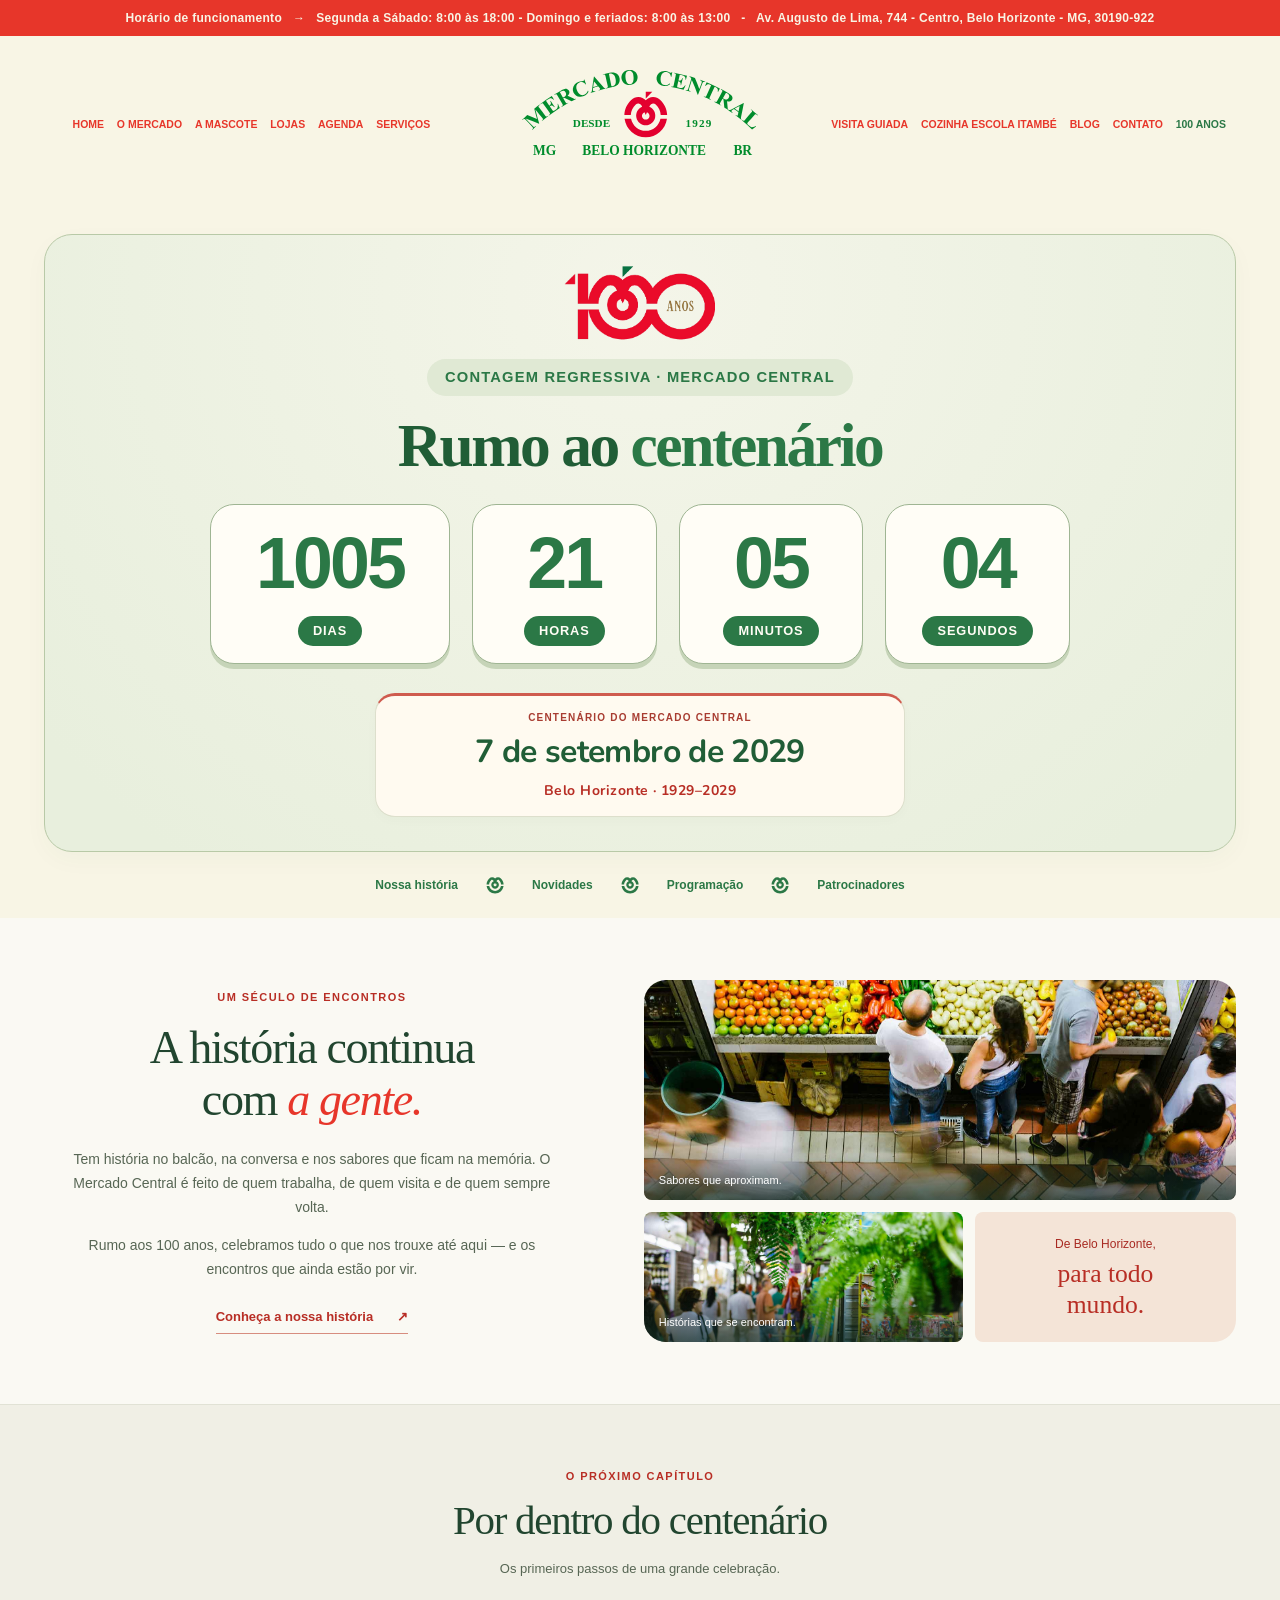
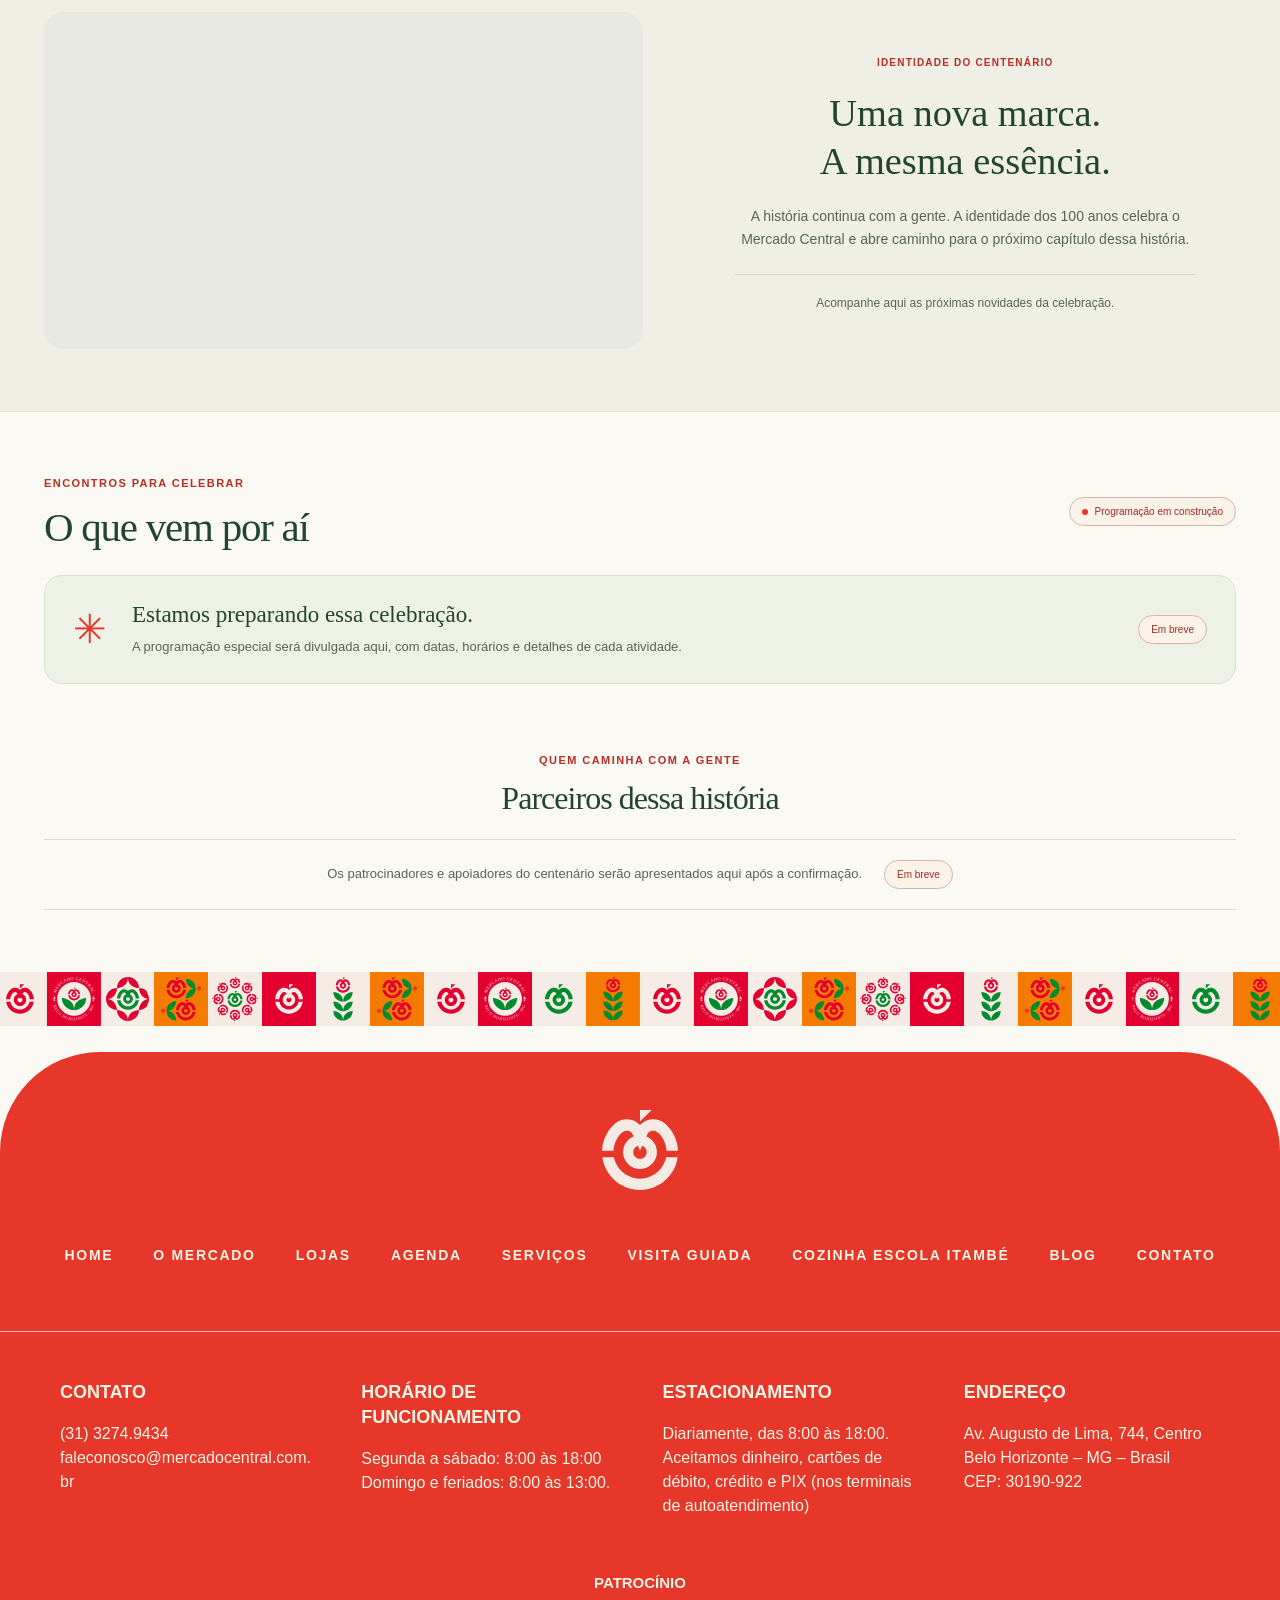
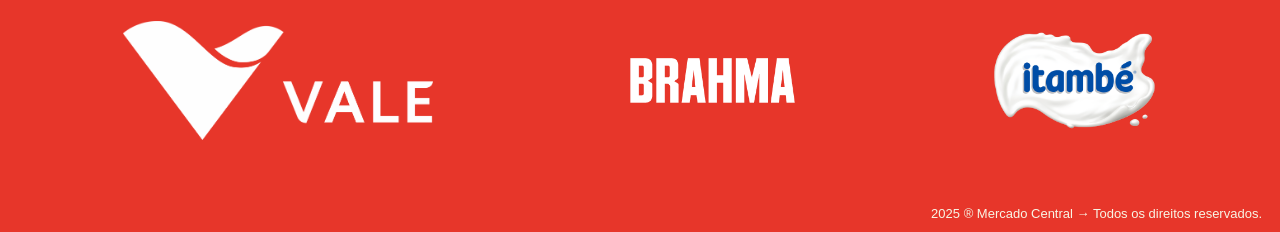
==== centenario/index.html @ 4edac8c1 "Integra marca transparente ao fundo do banner" ====
<!doctype html>
<html lang="pt-BR">
<head>
<meta charset="utf-8"><meta name="viewport" content="width=device-width,initial-scale=1">
<title>100 anos · Mercado Central de Belo Horizonte</title>
<meta name="description" content="A história continua com a gente. Acompanhe a contagem regressiva e as novidades do centenário do Mercado Central, em 7 de setembro de 2029.">
<link rel="stylesheet" href="styles.css?v=marca-transparente-5"><script src="conteudo.js" defer></script><script src="script.js" defer></script>
</head>
<body>
<a class="skip" href="#conteudo">Pular para o conteúdo</a>
<div class="mc100-page" id="mc100-page">
<header class="site-header official-header">
<div class="opening-bar"><p>Horário de funcionamento &nbsp; → &nbsp; Segunda a Sábado: 8:00 às 18:00 - Domingo e feriados: 8:00 às 13:00 &nbsp; - &nbsp; Av. Augusto de Lima, 744 - Centro, Belo Horizonte - MG, 30190-922</p></div>
<div class="header-inner">
<a class="brand" href="https://mercadocentral.com.br/" aria-label="Mercado Central — site principal"><img src="assets/mercado-logo.svg" alt="Mercado Central de Belo Horizonte" width="320" height="150"></a>
<button class="menu-toggle" type="button" aria-expanded="false" aria-controls="centenario-menu" aria-label="Abrir menu principal"><svg viewBox="0 0 24 24" width="26" height="26" aria-hidden="true"><path d="M3 5h18M3 12h18M3 19h18" fill="none" stroke="currentColor" stroke-width="2.5"/></svg></button>
<nav id="centenario-menu" aria-label="Menu principal">
<div class="nav-side nav-left"><a href="https://mercadocentral.com.br/">Home</a><a href="https://mercadocentral.com.br/o-mercado/">O Mercado</a><a href="https://mercadocentral.com.br/mascote">A Mascote</a><a href="https://maps.zapt.tech/#/place/-ovrfpo6grsruykjigqr/map/0?currentFloatView=interestListView">Lojas</a><a href="https://mercadocentral.com.br/agenda/">Agenda</a><a href="https://mercadocentral.com.br/servicos/">Serviços</a></div>
<div class="nav-side nav-right"><a href="https://mercadocentral.com.br/visita-guiada/">Visita Guiada</a><a href="https://mercadocentral.com.br/cozinha-escola-itambe/">Cozinha Escola Itambé</a><a href="https://mercadocentral.com.br/blog/">Blog</a><a href="https://mercadocentral.com.br/contato/">Contato</a><a href="#centenario" aria-current="page">100 anos</a></div>
</nav>
</div></header>
<main id="conteudo">
<section class="hero" id="centenario" aria-labelledby="timer-title">
<div class="container countdown-wrap"><div class="countdown-heading"><div class="countdown-emblem centenary-emblem"><img src="assets/marca-100-transparente.png" width="950" height="470" alt="Marca dos 100 anos do Mercado Central"></div><span class="eyebrow">Contagem regressiva · Mercado Central</span><h1 id="timer-title">Rumo ao <em>centenário</em></h1></div><div class="timer" role="timer" aria-labelledby="timer-title"><div><strong data-unit="days">—</strong><span>Dias</span></div><i aria-hidden="true">:</i><div><strong data-unit="hours">—</strong><span>Horas</span></div><i aria-hidden="true">:</i><div><strong data-unit="minutes">—</strong><span>Minutos</span></div><i aria-hidden="true">:</i><div><strong data-unit="seconds">—</strong><span>Segundos</span></div></div><div class="centenary-date"><span>Centenário do Mercado Central</span><time datetime="2029-09-07">7 de setembro de 2029</time><small>Belo Horizonte · 1929–2029</small></div><p id="celebration" hidden>Chegou o centenário. Vamos celebrar essa história!</p><noscript><p>O centenário será em 7 de setembro de 2029. Ative o JavaScript para acompanhar a contagem regressiva.</p></noscript></div>

<nav class="section-nav container" aria-label="Explore o centenário"><a href="#historia">Nossa história</a><img class="nav-mini-logo" src="assets/simbolo-mercado-verde.svg" alt="" aria-hidden="true" width="18" height="18"><a href="#novidades">Novidades</a><img class="nav-mini-logo" src="assets/simbolo-mercado-verde.svg" alt="" aria-hidden="true" width="18" height="18"><a href="#programacao">Programação</a><img class="nav-mini-logo" src="assets/simbolo-mercado-verde.svg" alt="" aria-hidden="true" width="18" height="18"><a href="#patrocinadores">Patrocinadores</a></nav>
</section>
<section class="container history section" id="historia" aria-labelledby="history-title">
<div class="history-copy"><p class="eyebrow">Um século de encontros</p><h2 id="history-title">A história continua<br>com <em>a gente.</em></h2><p>Tem história no balcão, na conversa e nos sabores que ficam na memória. O Mercado Central é feito de quem trabalha, de quem visita e de quem sempre volta.</p><p>Rumo aos 100 anos, celebramos tudo o que nos trouxe até aqui — e os encontros que ainda estão por vir.</p><a class="text-link" href="https://mercadocentral.com.br/o-mercado/">Conheça a nossa história <span aria-hidden="true">↗</span></a></div>
<div class="photo-mosaic"><figure class="photo-main"><img src="assets/mercado-7.jpg" alt="Pessoas reunidas diante de uma banca de frutas no Mercado Central" width="1920" height="651" loading="lazy"><figcaption>Sabores que aproximam.</figcaption></figure><figure class="photo-detail"><img src="assets/mercado-8.jpg" alt="Visitantes em um corredor do Mercado Central com plantas e lojas" width="1920" height="651" loading="lazy"><figcaption>Histórias que se encontram.</figcaption></figure><div class="photo-signature"><span>De Belo Horizonte,</span><strong>para todo mundo.</strong></div></div>
</section>
<section class="news-band" id="novidades" aria-labelledby="news-title"><div class="container section news"><div class="section-top"><div><p class="eyebrow">O próximo capítulo</p><h2 id="news-title">Por dentro do centenário</h2></div><p class="small-note">Os primeiros passos de uma grande celebração.</p></div><div class="news-layout"><figure class="film"><video autoplay muted loop playsinline preload="auto" aria-label="Animação da identidade dos 100 anos do Mercado Central"><source src="assets/centenario.mp4" type="video/mp4">Seu navegador não reproduz este vídeo. <a href="assets/centenario.mp4">Baixar vídeo do centenário</a>.</video></figure><div class="news-copy"><span class="editorial-label">Identidade do centenário</span><h3>Uma nova marca.<br>A mesma essência.</h3><p>A história continua com a gente. A identidade dos 100 anos celebra o Mercado Central e abre caminho para o próximo capítulo dessa história.</p><div id="news-list" class="content-list"></div><p id="news-empty" class="publication-note">Acompanhe aqui as próximas novidades da celebração.</p></div></div></div></section>
<section class="program section" id="programacao" aria-labelledby="program-title"><div class="container"><div class="section-top"><div><p class="eyebrow">Encontros para celebrar</p><h2 id="program-title">O que vem por aí</h2></div><span class="status">Programação em construção</span></div><div id="agenda-list" class="content-list"></div><div class="empty-state" id="agenda-empty"><span class="empty-symbol" aria-hidden="true">✳</span><div><h3>Estamos preparando essa celebração.</h3><p>A programação especial será divulgada aqui, com datas, horários e detalhes de cada atividade.</p></div><span class="outline-label">Em breve</span></div></div></section>
<section class="partners section" id="patrocinadores" aria-labelledby="partners-title"><div class="container"><div class="section-top"><div><p class="eyebrow">Quem caminha com a gente</p><h2 id="partners-title">Parceiros dessa história</h2></div></div><div id="partners-list" class="partners-list"></div><div id="partners-empty" class="partners-empty"><p>Os patrocinadores e apoiadores do centenário serão apresentados aqui após a confirmação.</p><span class="outline-label">Em breve</span></div></div></section>
</main>
<div class="footer-mosaic" aria-hidden="true"></div>
<footer class="official-footer" aria-label="Rodapé do Mercado Central">
<div class="footer-brand"><a href="https://mercadocentral.com.br/" aria-label="Mercado Central — página inicial"><img src="assets/mercado_symbol_timeline_cream.svg" width="80" height="80" alt="Mercado Central" loading="lazy"></a></div>
<nav class="footer-menu" aria-label="Navegação do rodapé"><a href="https://mercadocentral.com.br/">Home</a><a href="https://mercadocentral.com.br/o-mercado/">O Mercado</a><a href="https://maps.zapt.tech/#/place/-ovrfpo6grsruykjigqr/map/0?currentFloatView=interestListView">Lojas</a><a href="https://mercadocentral.com.br/agenda/">Agenda</a><a href="https://mercadocentral.com.br/servicos/">Serviços</a><a href="https://mercadocentral.com.br/visita-guiada/">Visita Guiada</a><a href="https://mercadocentral.com.br/cozinha-escola-itambe/">Cozinha Escola Itambé</a><a href="https://mercadocentral.com.br/blog/">Blog</a><a href="https://mercadocentral.com.br/contato/">Contato</a></nav>
<div class="footer-info">
<div><h2>Contato</h2><p><a href="tel:+553132749434">(31) 3274.9434</a><br><a href="mailto:faleconosco@mercadocentral.com.br">faleconosco@mercadocentral.com.br</a></p></div>
<div><h2>Horário de funcionamento</h2><p>Segunda a sábado: 8:00 às 18:00<br>Domingo e feriados: 8:00 às 13:00.</p></div>
<div><h2>Estacionamento</h2><p>Diariamente, das 8:00 às 18:00.<br>Aceitamos dinheiro, cartões de débito, crédito e PIX (nos terminais de autoatendimento)</p></div>
<div><h2>Endereço</h2><p>Av. Augusto de Lima, 744, Centro<br>Belo Horizonte – MG – Brasil<br>CEP: 30190-922</p></div>
</div>
<div class="footer-sponsors"><h2>Patrocínio</h2><div class="footer-sponsor-logos"><img class="sponsor-vale" src="assets/vale_BRANCA.png" width="1501" height="575" alt="Vale" loading="lazy"><img class="sponsor-brahma" src="assets/brahma.png" width="286" height="79" alt="Brahma" loading="lazy"><img class="sponsor-itambe" src="assets/itambe.png" width="265" height="163" alt="Itambé" loading="lazy"></div></div>
<p class="footer-copyright">2025 ® Mercado Central → Todos os direitos reservados.</p>
</footer>
<aside class="floating-countdown" hidden aria-label="Contagem regressiva do centenário">
<button class="floating-close" type="button" aria-label="Ocultar mini cronômetro">×</button>
<a class="floating-link" href="#centenario" aria-label="Voltar ao cronômetro principal">
<span class="floating-heading"><img src="assets/simbolo-mercado-verde.svg" alt="" width="20" height="20"><span class="floating-title">Rumo aos 100 anos</span></span>
<span class="floating-units" role="timer" aria-live="off" aria-label="Tempo até o centenário"><span><b data-unit="days">—</b><small>d</small></span><span><b data-unit="hours">—</b><small>h</small></span><span><b data-unit="minutes">—</b><small>m</small></span><span><b data-unit="seconds">—</b><small>s</small></span></span>
</a></aside>
</div>
</body></html>
---- centenario/styles.css ----
body{margin:0}
.mc100-page{--green:#2b7846;--deep:#205d36;--red:#e7362a;--cream:#f8f5e5;--ink:#21452f;--muted:#576654;--line:#d7dccb;font:16px/1.7 Arial,Helvetica,sans-serif;color:var(--ink);background:#faf9f3}
.mc100-page *{box-sizing:border-box}
.mc100-page [hidden]{display:none!important}
.mc100-page h1,.mc100-page h2,.mc100-page h3,.mc100-page p,.mc100-page figure{margin:0}
.mc100-page a{color:inherit;text-decoration:none}
.mc100-page img,.mc100-page video{max-width:100%;display:block}
.mc100-page button{font:inherit}
.mc100-page .container{width:min(1240px,calc(100% - 88px));margin-inline:auto}
.mc100-page .eyebrow{display:block;font-size:11px;font-weight:700;letter-spacing:.13em;text-transform:uppercase}
.mc100-page h2{font:normal clamp(32px,3.2vw,46px)/1.13 Georgia,'Times New Roman',serif;letter-spacing:-.03em}
.mc100-page h2 em{font-weight:normal;color:var(--green)}
.mc100-page h3{font:normal 25px/1.25 Georgia,serif}
.mc100-page .section{padding-block:62px;scroll-margin-top:24px}
.mc100-page .section-top{display:flex;flex-direction:column;align-items:center;text-align:center;gap:15px}
.mc100-page .section-top h2{margin-top:11px}
.mc100-page .small-note{font-size:13px;color:var(--muted)}
.mc100-page .text-link{display:inline-flex;gap:24px;align-items:center;border-bottom:1px solid #91a88b;font-size:13px;font-weight:700;padding-bottom:5px;margin-top:9px}
.mc100-page .button{display:inline-flex;align-items:center;justify-content:center;gap:24px;padding:13px 23px;border-radius:30px;font-size:12px;font-weight:700;background:var(--green);color:white}
.mc100-page .button span{font-size:20px}
.mc100-page a:hover{text-decoration:underline;text-underline-offset:5px}
.mc100-page a:focus-visible,.mc100-page button:focus-visible{outline:3px solid var(--red);outline-offset:5px}
.skip{position:absolute;left:12px;top:-100px;background:#fff;color:#205d36;padding:12px;z-index:100}
.skip:focus{top:12px}
/* Cabeçalho: composição e cores do site oficial. */
.mc100-page .official-header{background:var(--cream)}
.mc100-page .opening-bar{background:var(--red);color:var(--cream);text-align:center;padding:10px 20px}
.mc100-page .opening-bar p{font:700 12px/16px Arial,sans-serif;letter-spacing:.3px;max-width:1600px;margin:auto}
.mc100-page .header-inner{width:100%;max-width:1600px;margin:auto;display:grid;grid-template-columns:minmax(0,1fr) clamp(220px,23vw,350px) minmax(0,1fr);align-items:center;padding:10px;min-height:178px}
.mc100-page .brand{grid-column:2;grid-row:1;justify-self:center;width:80%;padding-bottom:19px}
.mc100-page .brand img{width:100%;height:130px;object-fit:contain}
.mc100-page #centenario-menu{display:contents}
.mc100-page .nav-side{display:flex;justify-content:center;align-items:center;flex-wrap:nowrap;gap:clamp(8px,1vw,18px);padding:10px 8px;min-width:0}
.mc100-page .nav-left{grid-column:1;grid-row:1}
.mc100-page .nav-right{grid-column:3;grid-row:1}
.mc100-page #centenario-menu a{font:900 clamp(10px,.82vw,13px)/1.3 Arial,sans-serif;text-transform:uppercase;color:var(--red);text-align:center;white-space:nowrap;flex-shrink:0}
.mc100-page #centenario-menu a:hover,.mc100-page #centenario-menu a[aria-current]{color:var(--green);text-decoration:none}
.mc100-page .menu-toggle{display:none}
/* O cronômetro é o primeiro e principal elemento da página. */
.mc100-page .hero{padding-top:20px;background:var(--cream)}
.mc100-page .countdown-wrap{width:min(1240px,calc(100% - 88px));max-width:1240px;margin-inline:auto;padding:30px 40px 34px;display:flex;flex-direction:column;align-items:center;justify-content:center;gap:24px;text-align:center;background:radial-gradient(ellipse at 50% 10%,#f4f5e9 0%,#e8efdd 90%);border:1px solid #b8c9a7;border-radius:28px;box-shadow:0 8px 24px #205d3608;overflow:hidden}
.mc100-page .countdown-heading{width:100%;max-width:960px;text-align:center}
.mc100-page .countdown-emblem{position:relative;width:82px;height:82px;margin:0 auto 18px;overflow:hidden;border:3px solid var(--green);border-radius:50%;background:white;box-shadow:0 3px 0 var(--deep)}
.mc100-page .countdown-emblem img{position:absolute;left:50%;top:50%;width:165%;max-width:none;height:auto;transform:translate(-50%,-50%)}
.mc100-page .countdown-heading .eyebrow{display:inline-block;font-size:clamp(11px,1.15vw,16px);letter-spacing:.08em;padding:6px 18px;border-radius:30px;background:#e0e9d4;color:var(--green)}
.mc100-page #timer-title{font:700 clamp(37px,4.8vw,66px)/1.12 Georgia,'Times New Roman',serif;letter-spacing:-.04em;color:var(--deep);margin-top:15px}
.mc100-page #timer-title em{font-style:normal;color:var(--green)}
.mc100-page .timer{width:min(100%,860px);display:grid;grid-template-columns:minmax(0,1.3fr) repeat(3,minmax(0,1fr));gap:22px;padding-bottom:5px}
.mc100-page .timer div{min-width:0;display:flex;flex-direction:column;align-items:center;justify-content:center;padding:19px 10px 17px;border:1px solid #9fb593;border-radius:24px;background:#fffdf6;box-shadow:0 5px 0 #c6d4b8}
.mc100-page .timer strong{font:700 clamp(44px,5.6vw,78px)/1.05 Georgia,'Times New Roman',serif;font-variant-numeric:tabular-nums;letter-spacing:-.025em;color:var(--green)}
.mc100-page .timer span{font-size:clamp(11px,1vw,14px);font-weight:700;letter-spacing:.07em;text-transform:uppercase;color:#fffdf5;background:var(--green);padding:4px 15px;border-radius:30px;margin-top:13px}
.mc100-page .timer i{display:none}
.mc100-page .centenary-date{display:flex;flex-direction:column;align-items:center;gap:4px;width:min(100%,530px);padding:13px 24px 15px;border-radius:20px;background:var(--green);color:#fffdf5}
.mc100-page .centenary-date>span{font-size:10px;font-weight:700;letter-spacing:.12em;text-transform:uppercase}
.mc100-page .centenary-date time{font:700 clamp(23px,2.5vw,32px)/1.35 'Nunito Countdown',Arial,sans-serif;letter-spacing:-.02em}
.mc100-page .centenary-date small{font-size:10px;letter-spacing:.06em}
.mc100-page #celebration{font-size:20px;font-weight:bold}
.mc100-page .section-nav{display:flex;flex-wrap:wrap;justify-content:center;align-items:center;gap:16px 28px;padding-block:23px;font-size:12px;font-weight:700;color:var(--green)}
.mc100-page .section-nav .nav-mini-logo{display:block;width:18px;height:18px;object-fit:contain;flex-shrink:0}
/* Apresentação única, com fotografias reais e sem repetir a data. */
.mc100-page .history{display:grid;grid-template-columns:.95fr 1.05fr;gap:64px;align-items:center}
.mc100-page .history-copy{text-align:center;max-width:490px;margin:auto}
.mc100-page .history h2{margin:15px 0 22px;font-size:clamp(36px,3.6vw,52px)}
.mc100-page .history-copy>p:not(.eyebrow){font-size:14px;color:var(--muted);margin-bottom:15px}
.mc100-page .photo-mosaic{display:grid;grid-template-columns:1.1fr .9fr;gap:12px;min-width:0}
.mc100-page .photo-main{grid-column:1 / -1;position:relative;border-radius:22px 22px 8px 8px;overflow:hidden}
.mc100-page .photo-main img{width:100%;height:220px;object-fit:cover;object-position:center 38%}
.mc100-page .photo-main figcaption,.mc100-page .photo-detail figcaption{position:absolute;inset:auto 0 0;padding:26px 15px 10px;color:white;background:linear-gradient(transparent,#102c22b3);font-size:11px}
.mc100-page .photo-detail{position:relative;border-radius:8px 8px 8px 22px;overflow:hidden}
.mc100-page .photo-detail img{width:100%;height:130px;object-fit:cover;object-position:62% center}
.mc100-page .photo-signature{display:flex;flex-direction:column;align-items:center;justify-content:center;background:#e9edde;border-radius:8px 8px 22px 8px;text-align:center;padding:14px}
.mc100-page .photo-signature span{font-size:12px}
.mc100-page .photo-signature strong{font:normal clamp(21px,2vw,28px)/1.2 Georgia,serif;max-width:170px;margin-top:5px}
/* Animação da marca integrada à seção editorial. */
.mc100-page .news-band{background:#f0efe5;border-block:1px solid #e1e2d5;scroll-margin-top:20px}
.mc100-page .news-layout{display:grid;grid-template-columns:1.05fr .95fr;gap:52px;align-items:center;margin-top:32px}
.mc100-page .film{min-width:0;background:#e8e8e3;border-radius:20px;overflow:hidden}
.mc100-page .film video{width:100%;aspect-ratio:16/9;object-fit:contain;background:#e8e8e3}
.mc100-page .news-copy{text-align:center;max-width:460px;margin:auto}
.mc100-page .editorial-label{display:inline-block;font-size:10px;font-weight:700;letter-spacing:.12em;text-transform:uppercase;color:#5b6e49}
.mc100-page .news-copy h3{font-size:clamp(29px,3vw,40px);margin:14px 0 20px}
.mc100-page .news-copy>p{font-size:14px;color:var(--muted)}
.mc100-page .news-copy .publication-note{font-size:12px;margin-top:22px;padding-top:18px;border-top:1px solid #d2d7c7}
/* Estados de espera compactos; espaço para conteúdo confirmado. */
.mc100-page .program .section-top{flex-direction:row;justify-content:space-between;text-align:left;align-items:center}
.mc100-page .status,.mc100-page .outline-label{display:inline-block;font-size:10px;border:1px solid #b6c2a7;border-radius:30px;padding:5px 12px;white-space:nowrap}
.mc100-page .status:before{content:'';display:inline-block;width:6px;height:6px;border-radius:50%;background:var(--green);margin-right:7px}
.mc100-page .empty-state{display:flex;align-items:center;gap:25px;text-align:left;padding:25px 28px;background:#eef1e5;border:1px solid #dbe1ce;border-radius:18px;margin-top:25px}
.mc100-page .empty-symbol{font-size:40px;color:#73945e;line-height:1}
.mc100-page .empty-state h3{font-size:23px}
.mc100-page .empty-state p{font-size:13px;color:var(--muted);margin-top:6px;max-width:650px}
.mc100-page .empty-state .outline-label{margin-left:auto}
.mc100-page .partners{padding-top:5px;padding-bottom:50px}
.mc100-page .partners .section-top h2{font-size:32px}
.mc100-page .partners-empty{display:flex;align-items:center;justify-content:center;gap:22px;border-block:1px solid var(--line);padding:20px;margin-top:22px;text-align:center}
.mc100-page .partners-empty p{font-size:13px;color:var(--muted);max-width:610px}
.mc100-page .partners-list{display:flex;flex-wrap:wrap;justify-content:center;gap:20px}
.mc100-page .partners-list:not(:empty){margin-top:25px}
.mc100-page .partner{padding:22px;min-width:200px;max-width:280px;border:1px solid var(--line);border-radius:16px;text-align:center}
.mc100-page .partner img{width:150px;height:85px;object-fit:contain;margin:auto}
.mc100-page .partner p{font-size:11px;margin-top:12px}
.mc100-page .agenda-item{display:grid;grid-template-columns:150px minmax(0,1fr);gap:25px;padding:24px 0;border-bottom:1px solid var(--line)}
.mc100-page .agenda-item time{font-size:14px;font-weight:bold}
.mc100-page .agenda-item p{font-size:13px;margin-top:8px}
.mc100-page .news-item{padding:18px 0;border-top:1px solid var(--line)}
.mc100-page .news-item h3{font-size:23px}
.mc100-page .news-item p{font-size:13px}
.mc100-page .closing{background:var(--green);color:var(--cream);padding-block:38px}
.mc100-page .closing-inner{display:flex;justify-content:space-between;align-items:center;gap:28px}
.mc100-page .closing h2{font-size:clamp(29px,3vw,42px);margin-top:12px}
.mc100-page .closing h2 em{color:#e5d7a9;font-weight:normal}
.mc100-page .button.light{background:var(--cream);color:var(--green);flex-shrink:0}
.mc100-page .footer{display:flex;justify-content:space-between;gap:20px;padding-block:25px;font-size:11px}
.mc100-page .footer p{color:var(--muted)}
.mc100-page.is-integrated .site-header,.mc100-page.is-integrated .footer{display:none}
@media(max-width:1024px){
.mc100-page .container,.mc100-page .countdown-wrap{width:calc(100% - 48px)}
.mc100-page .opening-bar p{font-size:11px}
.mc100-page .header-inner{grid-template-columns:1fr 1fr;min-height:164px;padding:14px 24px}
.mc100-page .brand{grid-column:1;width:65%;max-width:280px;padding:0}
.mc100-page .menu-toggle{display:flex;grid-column:2;grid-row:1;justify-self:center;align-items:center;background:var(--cream);color:var(--red);border:0;padding:12px;cursor:pointer}
.mc100-page #centenario-menu{display:none;grid-column:1 / -1;width:100%;padding-top:15px}
.mc100-page #centenario-menu.is-open{display:flex;flex-direction:column}
.mc100-page .nav-side{display:flex;flex-direction:column;width:100%;gap:0;padding:0}
.mc100-page #centenario-menu a{display:block;width:100%;font-size:13px;font-weight:700;text-align:left;padding:13px 12px;border-bottom:1px solid #e3dec9;white-space:normal}
.mc100-page .countdown-wrap{padding-inline:28px}
.mc100-page .history,.mc100-page .news-layout{gap:32px}
.mc100-page .history h2{font-size:37px}
.mc100-page .section{padding-block:48px}
.mc100-page .partners{padding-top:0}
}
@media(max-width:767px){
.mc100-page .opening-bar{padding:10px}
.mc100-page .opening-bar p{font-size:10px}
.mc100-page .header-inner{grid-template-columns:1fr;gap:8px;padding:18px;min-height:164px}
.mc100-page .brand{grid-column:1;grid-row:1;width:65%;max-width:260px}
.mc100-page .brand img{height:105px}
.mc100-page .menu-toggle{grid-column:1;grid-row:2;padding:8px}
.mc100-page #centenario-menu{grid-column:1;grid-row:3}
.mc100-page .history,.mc100-page .news-layout{grid-template-columns:1fr}
.mc100-page .history-copy{max-width:560px}
.mc100-page .photo-mosaic{width:100%;max-width:620px;justify-self:center}
.mc100-page .news-copy{max-width:560px}
.mc100-page .closing-inner{flex-direction:column;text-align:center}
.mc100-page .footer{flex-direction:column;text-align:center;gap:7px}
}
@media(max-width:640px){
.mc100-page .container{width:calc(100% - 36px)}
.mc100-page .hero{padding-top:14px}
.mc100-page .countdown-wrap{width:calc(100% - 28px);padding:24px 14px 28px;border-radius:22px;gap:22px}
.mc100-page .countdown-emblem{width:72px;height:72px;margin-bottom:17px}
.mc100-page .countdown-heading .eyebrow{font-size:9px;letter-spacing:.06em;padding:7px 11px}
.mc100-page #timer-title{font-size:clamp(31px,8vw,45px)}
.mc100-page .timer{gap:8px}
.mc100-page .timer div{padding:15px 3px 13px;border-radius:16px;box-shadow:0 4px 0 #c6d4b8}
.mc100-page .timer strong{font-size:clamp(23px,6.1vw,35px)}
.mc100-page .timer span{font-size:clamp(7px,1.8vw,10px);padding:4px 6px;margin-top:10px;letter-spacing:.03em}
.mc100-page .centenary-date{padding:14px 12px;border-radius:17px}
.mc100-page .centenary-date>span{font-size:9px;letter-spacing:.07em}
.mc100-page .centenary-date time{font-size:clamp(21px,5.5vw,28px)}
.mc100-page .section-nav{gap:12px 17px;padding-block:20px;font-size:11px}
.mc100-page .section-nav .nav-mini-logo{display:none}
.mc100-page .section{padding-block:38px}
.mc100-page .history h2{font-size:37px}
.mc100-page .photo-main img{height:185px}
.mc100-page .photo-detail img{height:115px}
.mc100-page .photo-signature{padding:10px}
.mc100-page .photo-signature span{font-size:10px}
.mc100-page .photo-signature strong{font-size:22px}
.mc100-page .news-layout{gap:25px;margin-top:25px}
.mc100-page .film{border-radius:16px}
.mc100-page .program .section-top{flex-direction:column;text-align:center;gap:16px}
.mc100-page .empty-state{flex-direction:column;text-align:center;gap:13px;padding:21px 18px}
.mc100-page .empty-state .outline-label{margin-left:0}
.mc100-page .empty-state h3{font-size:22px}
.mc100-page .empty-symbol{font-size:30px}
.mc100-page .partners{padding-top:0;padding-bottom:35px}
.mc100-page .partners-empty{flex-direction:column;padding:18px 8px;gap:14px}
.mc100-page .partners .section-top h2{font-size:30px}
.mc100-page .partner{width:100%;max-width:none}
.mc100-page .agenda-item{grid-template-columns:1fr;gap:10px}
.mc100-page .closing{padding-block:32px}
.mc100-page .closing h2{font-size:30px}
}
@media(prefers-reduced-motion:no-preference){html{scroll-behavior:smooth}.mc100-page .button{transition:transform .2s}.mc100-page .button:hover{transform:translateY(-2px)}}

/* Vermelho em pontos de atenção, em diálogo com o verde principal. */
.mc100-page .history h2 em{color:var(--red)}
.mc100-page .history-copy>.eyebrow,
.mc100-page .news .section-top .eyebrow,
.mc100-page .editorial-label,
.mc100-page .program .section-top .eyebrow,
.mc100-page .partners .section-top .eyebrow{color:#b82e25}
.mc100-page .text-link{color:#b82e25;border-bottom-color:#d78d7f}
.mc100-page .text-link:hover{color:#95241d}
.mc100-page .photo-signature{background:#f4e4d7;color:#a82a22}
.mc100-page .photo-signature strong{color:#b82e25}
.mc100-page .empty-symbol{color:var(--red)}
.mc100-page .status:before{background:var(--red)}
.mc100-page .status{border-color:#dab2a3;background:#fbf2e8;color:#a12b23}
.mc100-page .outline-label{border-color:#dab2a3;background:#fbf2e8;color:#a12b23}
.mc100-page .section-nav a:hover{color:#b82e25}
.mc100-page .closing{border-top:4px solid var(--red)}
.mc100-page .button.light{background:var(--red);color:#fff}

/* Numerais sem serifa, com largura constante para a contagem. */
.mc100-page .timer strong{font-family:Arial,Helvetica,sans-serif;font-weight:600;font-variant-numeric:lining-nums tabular-nums;letter-spacing:-.04em;line-height:1.1}

/* Acento vermelho discreto, com a data sobre um fundo claro. */
.mc100-page .centenary-date{background:#fffaf0;color:var(--deep);border:1px solid #dddfcc;border-top:3px solid #cf5b4e;box-shadow:0 3px 12px #205d3606}
.mc100-page .centenary-date>span{color:#a83c31}
.mc100-page .centenary-date small{color:#b82e25}

/* Informação local legível e numerais com desenho mais arredondado. */
@font-face{font-family:'Nunito Countdown';font-style:normal;font-weight:700;font-display:swap;src:url('assets/nunito-700.ttf') format('truetype')}
.mc100-page .timer strong{font-family:Arial,Helvetica,sans-serif;font-weight:600;letter-spacing:-.04em;line-height:1.1}
.mc100-page .centenary-date small{font-family:'Nunito Countdown',Arial,sans-serif;font-weight:700;font-size:14px;line-height:1.5;letter-spacing:.035em;margin-top:3px}
@media(max-width:640px){.mc100-page .centenary-date small{font-size:12px}}

/* Encerramento inteiramente na paleta verde. */
.mc100-page .closing{background:var(--green);border-top:0}
.mc100-page .closing .button.light{background:var(--deep);color:var(--cream);border:1px solid #92b49a}
.mc100-page .closing h2 em{color:var(--cream)}

/* Rodapé institucional seguindo o padrão do site oficial (Elementor 6825). */
.mc100-page .footer-mosaic{height:54px;margin:12px 0 26px;background:var(--cream) url('assets/moisaico_colorido_2.svg') repeat-x center;background-size:auto 54px}
.mc100-page .official-footer{background:var(--red);color:var(--cream);border-radius:100px 100px 0 0;padding:58px 0 0}
.mc100-page .footer-brand{display:flex;justify-content:center}
.mc100-page .footer-brand img{width:80px;height:80px;object-fit:contain}
.mc100-page .footer-menu{display:flex;flex-wrap:wrap;align-items:center;justify-content:center;gap:20px 40px;padding:56px 35px 66px;border-bottom:1px solid #f8f5e5b3}
.mc100-page .footer-menu a{font:700 14px/1.4 Arial,sans-serif;letter-spacing:1.7px;text-transform:uppercase;text-align:center}
.mc100-page .footer-menu a:hover{color:#f3d095}
.mc100-page .footer-info{width:calc(100% - 120px);max-width:1760px;margin:0 auto;display:grid;grid-template-columns:repeat(4,minmax(0,1fr));gap:45px;padding:48px 0 36px;text-align:left}
.mc100-page .footer-info h2{font:700 18px/1.4 Arial,sans-serif;text-transform:uppercase;letter-spacing:0;margin-bottom:17px;color:var(--cream)}
.mc100-page .footer-info p{font:400 16px/1.5 Arial,sans-serif;overflow-wrap:anywhere}
.mc100-page .footer-sponsors{text-align:center;padding:18px 50px 52px}
.mc100-page .footer-sponsors h2{font:700 15px/1.4 Arial,sans-serif;text-transform:uppercase;letter-spacing:0;color:var(--cream);margin-bottom:28px}
.mc100-page .footer-sponsor-logos{display:flex;align-items:center;justify-content:space-around;gap:50px;max-width:1500px;margin:auto}
.mc100-page .footer-sponsor-logos img{object-fit:contain;height:auto}
.mc100-page .sponsor-vale{width:310px;max-width:30%}
.mc100-page .sponsor-brahma{width:165px;max-width:24%}
.mc100-page .sponsor-itambe{width:165px;max-width:25%}
.mc100-page .footer-copyright{font:400 13px/1.5 Arial,sans-serif;text-align:right;padding:12px 18px 8px}
.mc100-page.is-integrated .official-footer,.mc100-page.is-integrated .footer-mosaic{display:none}
@media(max-width:1024px){
.mc100-page .footer-info{width:calc(100% - 64px);grid-template-columns:repeat(2,minmax(0,1fr));gap:32px}
.mc100-page .footer-menu{gap:18px 27px;padding:36px 24px 42px}
.mc100-page .footer-menu a{font-size:12px;letter-spacing:1.2px}
.mc100-page .footer-info h2{font-size:16px}
.mc100-page .footer-info p{font-size:14px}
}
@media(max-width:640px){
.mc100-page .footer-mosaic{height:42px;background-size:auto 42px;margin-bottom:20px}
.mc100-page .official-footer{border-radius:48px 48px 0 0;padding-top:35px}
.mc100-page .footer-brand img{width:65px;height:65px}
.mc100-page .footer-menu{display:grid;grid-template-columns:1fr 1fr;gap:19px 16px;padding:30px 22px 35px}
.mc100-page .footer-menu a{font-size:10px;letter-spacing:1px}
.mc100-page .footer-info{width:calc(100% - 44px);grid-template-columns:1fr;text-align:center;gap:25px;padding:32px 0 20px}
.mc100-page .footer-info h2{font-size:15px;margin-bottom:9px}
.mc100-page .footer-sponsors{padding:20px 22px 30px}
.mc100-page .footer-sponsor-logos{gap:22px}
.mc100-page .footer-copyright{font-size:10px;text-align:center;padding:12px 18px}
}


/* Mini contagem sem painel, inspirada no modo TV original. */
.mc100-page .floating-countdown{position:fixed;right:20px;bottom:25px;z-index:40;width:198px;color:var(--deep);background:none;border:0;box-shadow:none;text-shadow:0 1px 3px #fffdf5,1px 0 2px #fffdf5,-1px 0 2px #fffdf5}
.mc100-page .floating-link{display:block;padding:6px 3px;text-align:center}
.mc100-page .floating-link:hover{text-decoration:none}
.mc100-page .floating-heading{display:flex;align-items:center;justify-content:center;gap:7px;font-size:12px;font-weight:700}
.mc100-page .floating-heading img{width:18px;height:18px;filter:drop-shadow(0 1px 1px #fffdf5)}
.mc100-page .floating-units{display:flex;justify-content:center;align-items:baseline;gap:9px;margin-top:5px;white-space:nowrap}
.mc100-page .floating-units>span{display:inline-flex;align-items:baseline;gap:2px}
.mc100-page .floating-units b{font:600 19px/1.25 Arial,sans-serif;font-variant-numeric:tabular-nums;letter-spacing:-.025em}
.mc100-page .floating-units small{font-size:10px;font-weight:700}
.mc100-page .floating-close{position:absolute;right:-8px;top:-11px;width:24px;height:24px;padding:0;border:0;border-radius:50%;background:transparent;color:var(--deep);font-size:18px;cursor:pointer;opacity:0;text-shadow:0 1px 2px #fffdf5}
.mc100-page .floating-countdown:hover .floating-close,.mc100-page .floating-countdown:focus-within .floating-close{opacity:1}
@media(max-width:640px){
.mc100-page .floating-countdown{right:12px;bottom:calc(15px + env(safe-area-inset-bottom,0px));width:180px}
.mc100-page .floating-heading{font-size:11px;gap:6px}
.mc100-page .floating-heading img{width:16px;height:16px}
.mc100-page .floating-units{gap:7px}
.mc100-page .floating-units b{font-size:17px}
.mc100-page .floating-close{opacity:1;right:-6px;top:-15px}
}

/* Fundo discreto para preservar a leitura da versão compacta. */
.mc100-page .floating-countdown{width:220px;background:#fffaf0;border:1px solid #b8c9a7;border-radius:14px;box-shadow:0 5px 20px #183c2c20;text-shadow:none}
.mc100-page .floating-link{padding:13px 12px 12px;border-radius:13px}
.mc100-page .floating-link:hover{background:#f0f3e5}
.mc100-page .floating-heading img{filter:none}
.mc100-page .floating-close{right:0;top:-4px;text-shadow:none}
@media(max-width:640px){.mc100-page .floating-countdown{width:200px}.mc100-page .floating-link{padding:12px 10px 10px}.mc100-page .floating-close{right:0;top:-5px}}

/* Mini cronômetro na paleta verde. */
.mc100-page .floating-countdown,.mc100-page .floating-countdown .floating-close{color:var(--green)}

.mc100-page .floating-countdown .floating-link,
.mc100-page .floating-countdown .floating-heading,
.mc100-page .floating-countdown .floating-title,
.mc100-page .floating-countdown .floating-units,
.mc100-page .floating-countdown .floating-units b,
.mc100-page .floating-countdown .floating-units small,
.mc100-page .floating-countdown .floating-close{color:var(--green)}

.mc100-page .floating-countdown .floating-units small{font-size:12px;line-height:1.25}

/* Marca do centenário completa, sem o recorte circular do símbolo antigo. */
.mc100-page .countdown-emblem.centenary-emblem{width:154px;height:auto;margin:0 auto 18px;border:0;border-radius:0;background:transparent;box-shadow:none;overflow:visible}
.mc100-page .centenary-emblem img{position:static;display:block;width:100%;max-width:100%;height:auto;transform:none;mix-blend-mode:normal}
@media(max-width:640px){.mc100-page .countdown-emblem.centenary-emblem{width:132px;margin-bottom:17px}}
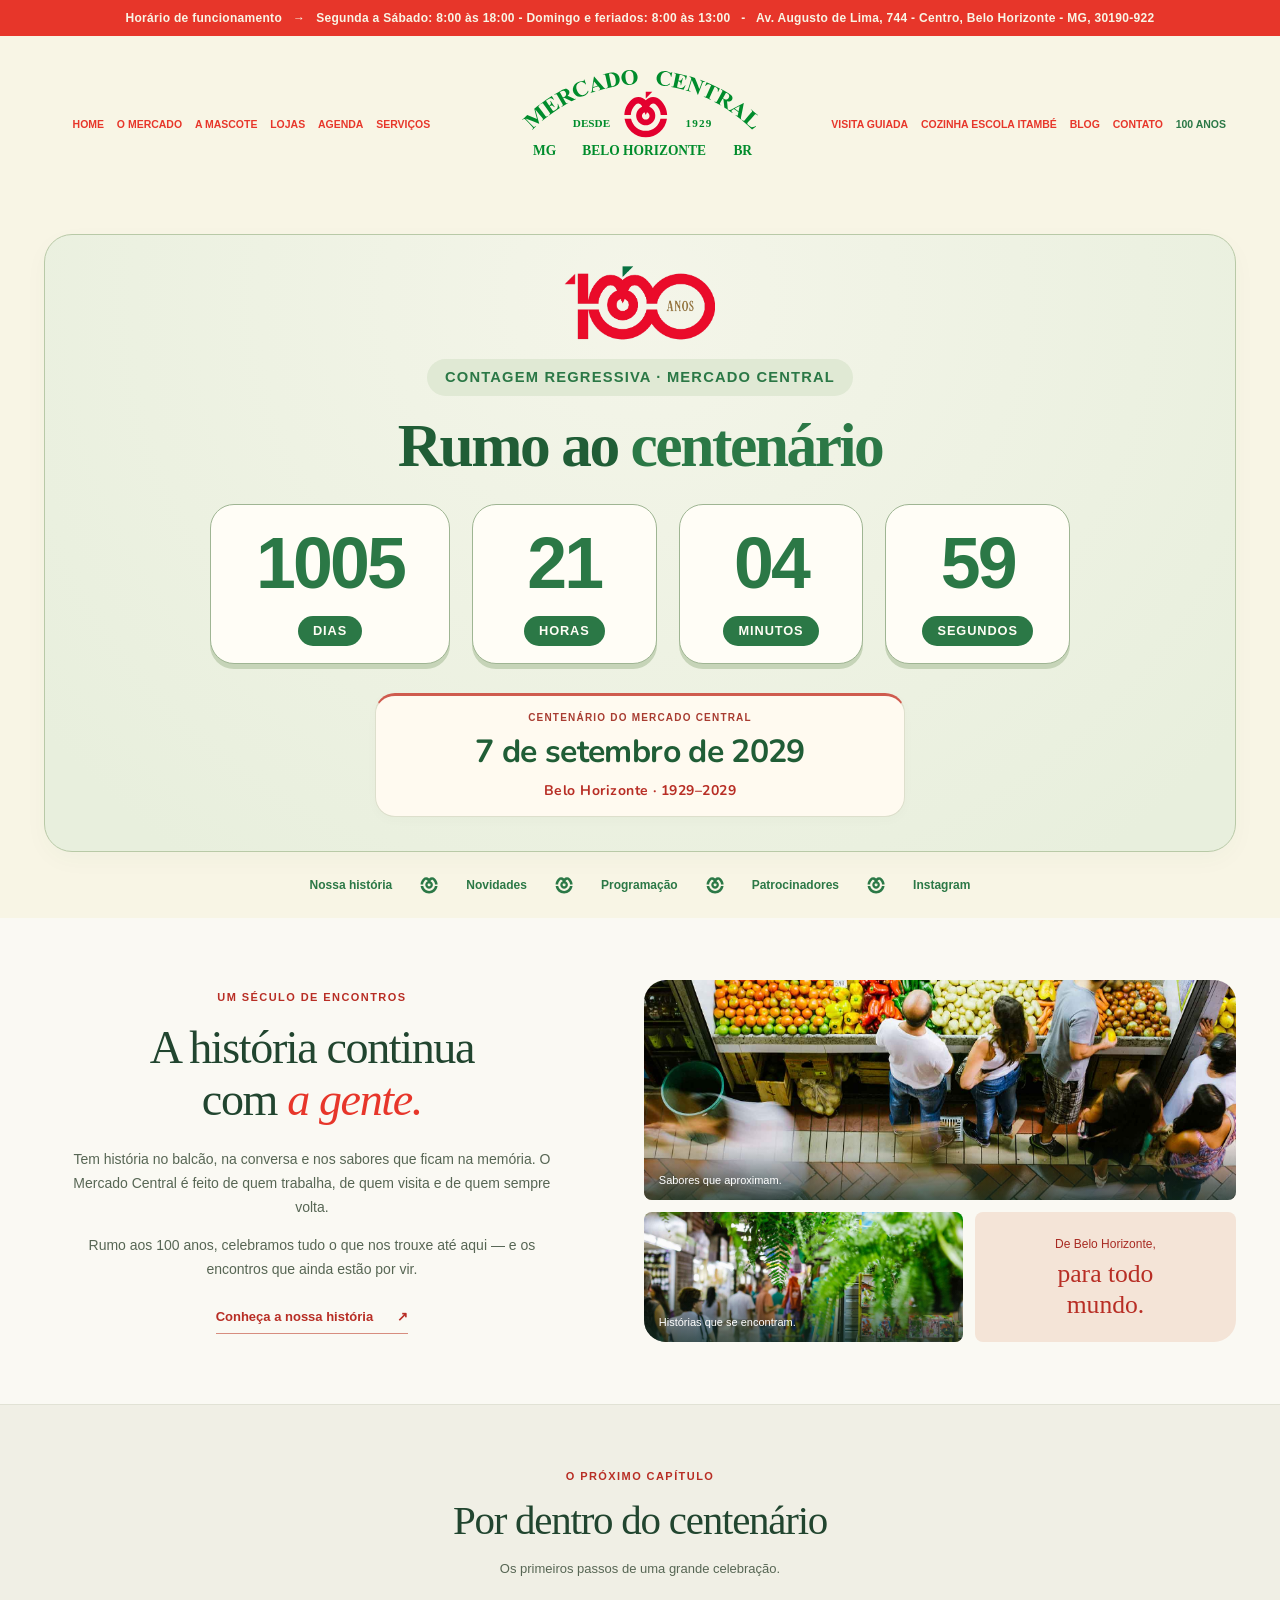
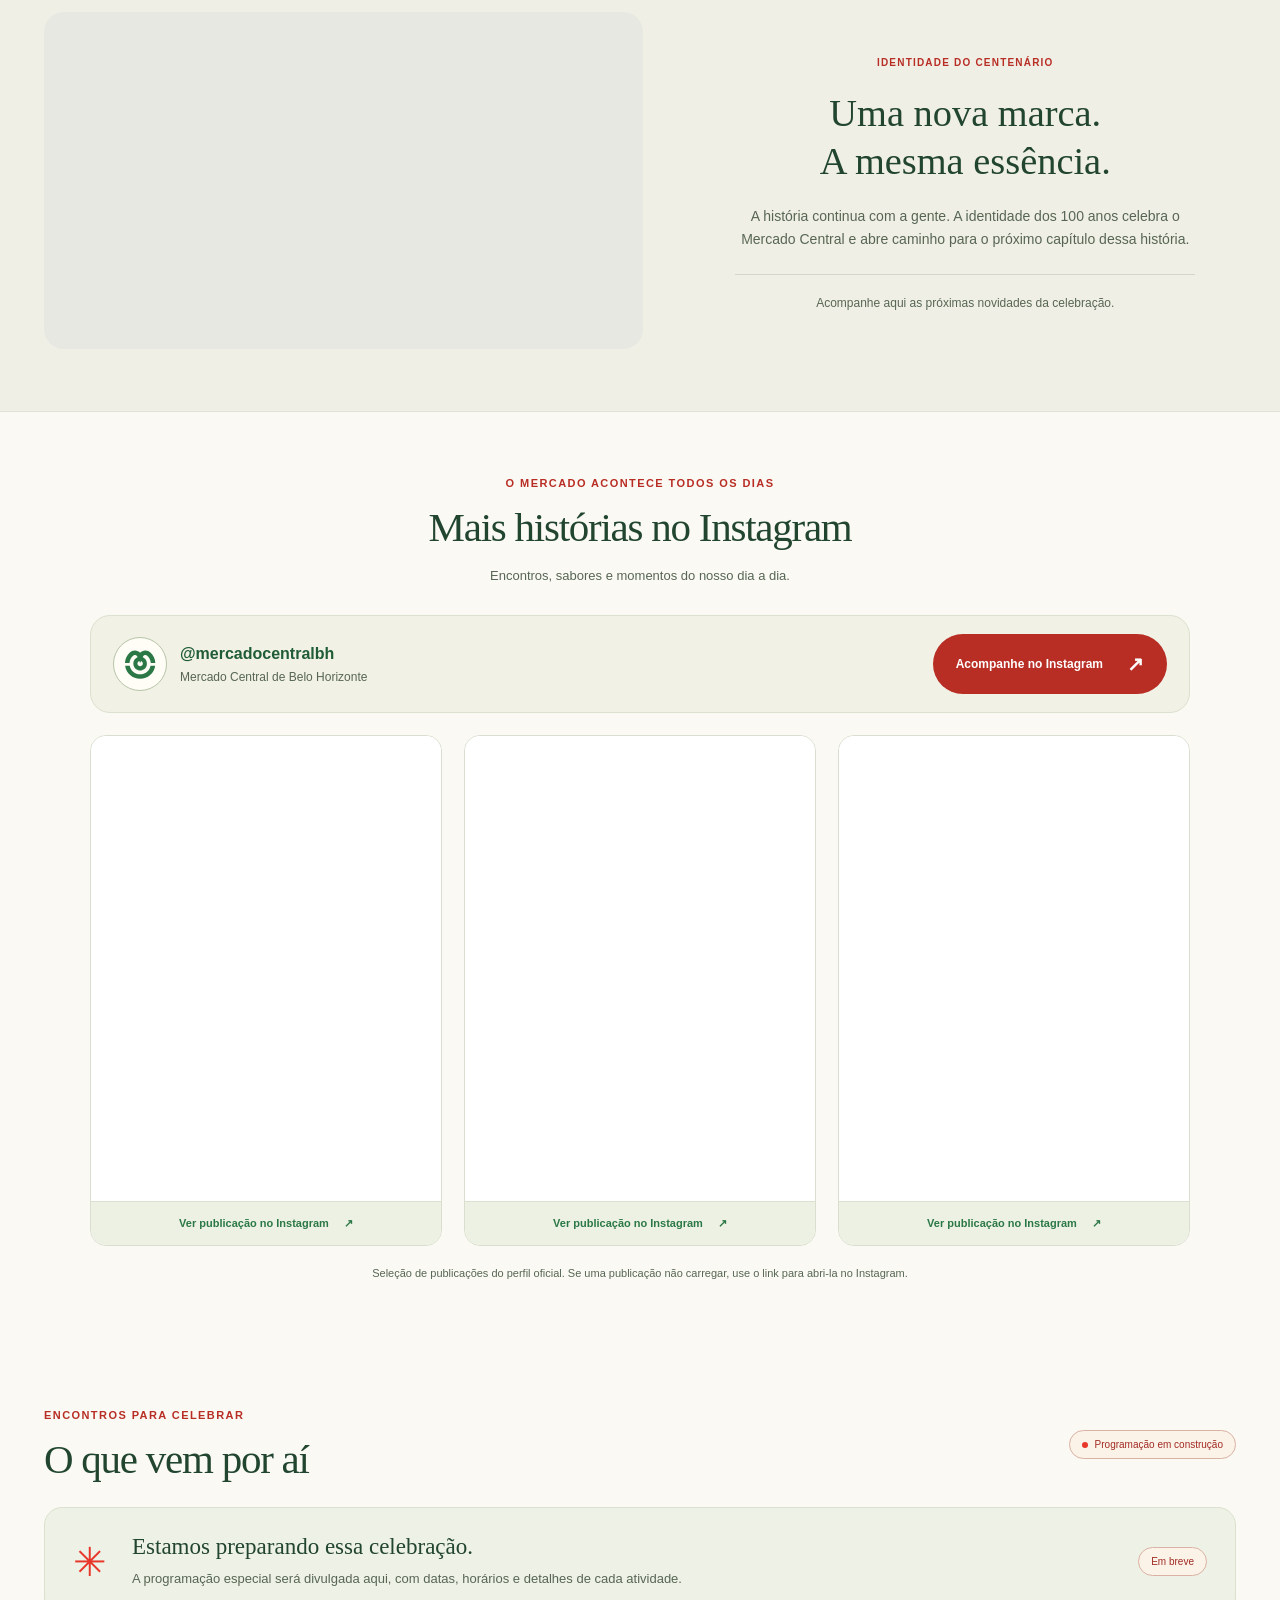
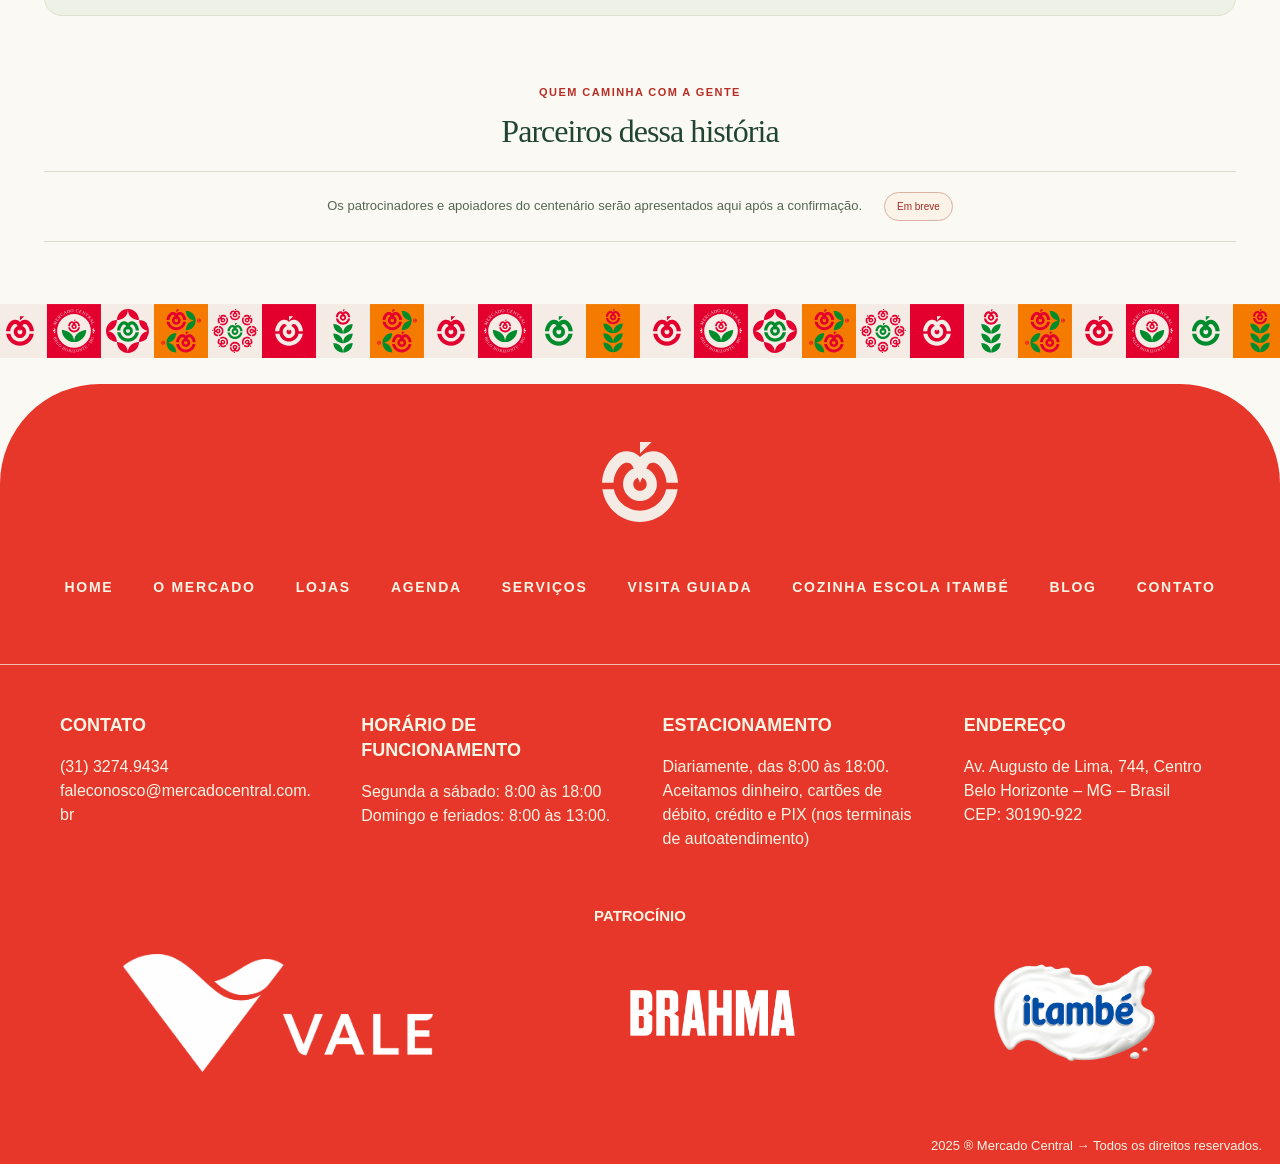
==== commit d7b22616: "Adiciona seção do Instagram oficial do Mercado" ====
--- a/centenario/index.html
+++ b/centenario/index.html
@@ -4,7 +4,7 @@
 <meta charset="utf-8"><meta name="viewport" content="width=device-width,initial-scale=1">
 <title>100 anos · Mercado Central de Belo Horizonte</title>
 <meta name="description" content="A história continua com a gente. Acompanhe a contagem regressiva e as novidades do centenário do Mercado Central, em 7 de setembro de 2029.">
-<link rel="stylesheet" href="styles.css?v=marca-transparente-5"><script src="conteudo.js" defer></script><script src="script.js" defer></script>
+<link rel="stylesheet" href="styles.css?v=instagram-6"><script src="conteudo.js" defer></script><script src="script.js" defer></script>
 </head>
 <body>
 <a class="skip" href="#conteudo">Pular para o conteúdo</a>
@@ -23,13 +23,22 @@
 <section class="hero" id="centenario" aria-labelledby="timer-title">
 <div class="container countdown-wrap"><div class="countdown-heading"><div class="countdown-emblem centenary-emblem"><img src="assets/marca-100-transparente.png" width="950" height="470" alt="Marca dos 100 anos do Mercado Central"></div><span class="eyebrow">Contagem regressiva · Mercado Central</span><h1 id="timer-title">Rumo ao <em>centenário</em></h1></div><div class="timer" role="timer" aria-labelledby="timer-title"><div><strong data-unit="days">—</strong><span>Dias</span></div><i aria-hidden="true">:</i><div><strong data-unit="hours">—</strong><span>Horas</span></div><i aria-hidden="true">:</i><div><strong data-unit="minutes">—</strong><span>Minutos</span></div><i aria-hidden="true">:</i><div><strong data-unit="seconds">—</strong><span>Segundos</span></div></div><div class="centenary-date"><span>Centenário do Mercado Central</span><time datetime="2029-09-07">7 de setembro de 2029</time><small>Belo Horizonte · 1929–2029</small></div><p id="celebration" hidden>Chegou o centenário. Vamos celebrar essa história!</p><noscript><p>O centenário será em 7 de setembro de 2029. Ative o JavaScript para acompanhar a contagem regressiva.</p></noscript></div>
 
-<nav class="section-nav container" aria-label="Explore o centenário"><a href="#historia">Nossa história</a><img class="nav-mini-logo" src="assets/simbolo-mercado-verde.svg" alt="" aria-hidden="true" width="18" height="18"><a href="#novidades">Novidades</a><img class="nav-mini-logo" src="assets/simbolo-mercado-verde.svg" alt="" aria-hidden="true" width="18" height="18"><a href="#programacao">Programação</a><img class="nav-mini-logo" src="assets/simbolo-mercado-verde.svg" alt="" aria-hidden="true" width="18" height="18"><a href="#patrocinadores">Patrocinadores</a></nav>
+<nav class="section-nav container" aria-label="Explore o centenário"><a href="#historia">Nossa história</a><img class="nav-mini-logo" src="assets/simbolo-mercado-verde.svg" alt="" aria-hidden="true" width="18" height="18"><a href="#novidades">Novidades</a><img class="nav-mini-logo" src="assets/simbolo-mercado-verde.svg" alt="" aria-hidden="true" width="18" height="18"><a href="#programacao">Programação</a><img class="nav-mini-logo" src="assets/simbolo-mercado-verde.svg" alt="" aria-hidden="true" width="18" height="18"><a href="#patrocinadores">Patrocinadores</a><img class="nav-mini-logo" src="assets/simbolo-mercado-verde.svg" alt="" aria-hidden="true" width="18" height="18"><a href="#instagram">Instagram</a></nav>
 </section>
 <section class="container history section" id="historia" aria-labelledby="history-title">
 <div class="history-copy"><p class="eyebrow">Um século de encontros</p><h2 id="history-title">A história continua<br>com <em>a gente.</em></h2><p>Tem história no balcão, na conversa e nos sabores que ficam na memória. O Mercado Central é feito de quem trabalha, de quem visita e de quem sempre volta.</p><p>Rumo aos 100 anos, celebramos tudo o que nos trouxe até aqui — e os encontros que ainda estão por vir.</p><a class="text-link" href="https://mercadocentral.com.br/o-mercado/">Conheça a nossa história <span aria-hidden="true">↗</span></a></div>
 <div class="photo-mosaic"><figure class="photo-main"><img src="assets/mercado-7.jpg" alt="Pessoas reunidas diante de uma banca de frutas no Mercado Central" width="1920" height="651" loading="lazy"><figcaption>Sabores que aproximam.</figcaption></figure><figure class="photo-detail"><img src="assets/mercado-8.jpg" alt="Visitantes em um corredor do Mercado Central com plantas e lojas" width="1920" height="651" loading="lazy"><figcaption>Histórias que se encontram.</figcaption></figure><div class="photo-signature"><span>De Belo Horizonte,</span><strong>para todo mundo.</strong></div></div>
 </section>
 <section class="news-band" id="novidades" aria-labelledby="news-title"><div class="container section news"><div class="section-top"><div><p class="eyebrow">O próximo capítulo</p><h2 id="news-title">Por dentro do centenário</h2></div><p class="small-note">Os primeiros passos de uma grande celebração.</p></div><div class="news-layout"><figure class="film"><video autoplay muted loop playsinline preload="auto" aria-label="Animação da identidade dos 100 anos do Mercado Central"><source src="assets/centenario.mp4" type="video/mp4">Seu navegador não reproduz este vídeo. <a href="assets/centenario.mp4">Baixar vídeo do centenário</a>.</video></figure><div class="news-copy"><span class="editorial-label">Identidade do centenário</span><h3>Uma nova marca.<br>A mesma essência.</h3><p>A história continua com a gente. A identidade dos 100 anos celebra o Mercado Central e abre caminho para o próximo capítulo dessa história.</p><div id="news-list" class="content-list"></div><p id="news-empty" class="publication-note">Acompanhe aqui as próximas novidades da celebração.</p></div></div></div></section>
+<section class="instagram-section section" id="instagram" aria-labelledby="instagram-title"><div class="container">
+<div class="section-top"><div><p class="eyebrow">O Mercado acontece todos os dias</p><h2 id="instagram-title">Mais histórias no Instagram</h2></div><p class="small-note">Encontros, sabores e momentos do nosso dia a dia.</p></div>
+<div class="instagram-profile"><div class="instagram-identity"><span class="instagram-avatar"><img src="assets/simbolo-mercado-verde.svg" width="32" height="32" alt=""></span><div><strong>@mercadocentralbh</strong><span>Mercado Central de Belo Horizonte</span></div></div><a class="button instagram-button" href="https://www.instagram.com/mercadocentralbh/" target="_blank" rel="noopener noreferrer">Acompanhe no Instagram <span aria-hidden="true">↗</span></a></div>
+<div class="instagram-posts">
+<article class="instagram-post"><iframe src="https://www.instagram.com/p/DfkZ1VHx-vl/embed/" title="Publicação do Mercado Central no Instagram: ação de saúde" loading="lazy" allowtransparency="true" allowfullscreen referrerpolicy="strict-origin-when-cross-origin"></iframe><a href="https://www.instagram.com/p/DfkZ1VHx-vl/" target="_blank" rel="noopener noreferrer">Ver publicação no Instagram <span aria-hidden="true">↗</span></a></article>
+<article class="instagram-post"><iframe src="https://www.instagram.com/p/DfaYHHTm8iP/embed/" title="Publicação do Mercado Central no Instagram: encontros entre gerações" loading="lazy" allowtransparency="true" allowfullscreen referrerpolicy="strict-origin-when-cross-origin"></iframe><a href="https://www.instagram.com/p/DfaYHHTm8iP/" target="_blank" rel="noopener noreferrer">Ver publicação no Instagram <span aria-hidden="true">↗</span></a></article>
+<article class="instagram-post"><iframe src="https://www.instagram.com/p/DezBVSQDq0t/embed/" title="Publicação do perfil oficial do Mercado Central no Instagram" loading="lazy" allowtransparency="true" allowfullscreen referrerpolicy="strict-origin-when-cross-origin"></iframe><a href="https://www.instagram.com/p/DezBVSQDq0t/" target="_blank" rel="noopener noreferrer">Ver publicação no Instagram <span aria-hidden="true">↗</span></a></article>
+</div><p class="instagram-note">Seleção de publicações do perfil oficial. Se uma publicação não carregar, use o link para abri-la no Instagram.</p>
+</div></section>
 <section class="program section" id="programacao" aria-labelledby="program-title"><div class="container"><div class="section-top"><div><p class="eyebrow">Encontros para celebrar</p><h2 id="program-title">O que vem por aí</h2></div><span class="status">Programação em construção</span></div><div id="agenda-list" class="content-list"></div><div class="empty-state" id="agenda-empty"><span class="empty-symbol" aria-hidden="true">✳</span><div><h3>Estamos preparando essa celebração.</h3><p>A programação especial será divulgada aqui, com datas, horários e detalhes de cada atividade.</p></div><span class="outline-label">Em breve</span></div></div></section>
 <section class="partners section" id="patrocinadores" aria-labelledby="partners-title"><div class="container"><div class="section-top"><div><p class="eyebrow">Quem caminha com a gente</p><h2 id="partners-title">Parceiros dessa história</h2></div></div><div id="partners-list" class="partners-list"></div><div id="partners-empty" class="partners-empty"><p>Os patrocinadores e apoiadores do centenário serão apresentados aqui após a confirmação.</p><span class="outline-label">Em breve</span></div></div></section>
 </main>
--- a/centenario/styles.css
+++ b/centenario/styles.css
@@ -309,3 +309,20 @@
 .mc100-page .countdown-emblem.centenary-emblem{width:154px;height:auto;margin:0 auto 18px;border:0;border-radius:0;background:transparent;box-shadow:none;overflow:visible}
 .mc100-page .centenary-emblem img{position:static;display:block;width:100%;max-width:100%;height:auto;transform:none;mix-blend-mode:normal}
 @media(max-width:640px){.mc100-page .countdown-emblem.centenary-emblem{width:132px;margin-bottom:17px}}
+
+/* Publicações incorporadas do perfil oficial do Mercado. */
+.mc100-page .instagram-section{background:#faf9f3;scroll-margin-top:24px}
+.mc100-page .instagram-section .eyebrow{color:#b82e25}
+.mc100-page .instagram-profile{display:flex;align-items:center;justify-content:space-between;gap:20px;max-width:1100px;margin:28px auto 22px;padding:18px 22px;background:#f1f1e5;border:1px solid #dbe1ce;border-radius:20px}
+.mc100-page .instagram-identity{display:flex;align-items:center;gap:13px;min-width:0}
+.mc100-page .instagram-avatar{display:flex;align-items:center;justify-content:center;width:54px;height:54px;border:1px solid #b5c5a6;border-radius:50%;background:#fffdf5;flex-shrink:0}
+.mc100-page .instagram-identity strong{display:block;font-size:16px;color:var(--deep)}
+.mc100-page .instagram-identity div>span{display:block;font-size:12px;color:var(--muted)}
+.mc100-page .instagram-button{background:#b82e25;flex-shrink:0}
+.mc100-page .instagram-posts{display:grid;grid-template-columns:repeat(3,minmax(0,1fr));gap:22px;max-width:1100px;margin:auto}
+.mc100-page .instagram-post{min-width:0;border:1px solid #d9dece;border-radius:16px;overflow:hidden;background:white}
+.mc100-page .instagram-post iframe{display:block;width:100%;height:465px;border:0;background:white}
+.mc100-page .instagram-post>a{display:flex;align-items:center;justify-content:center;gap:15px;padding:12px 8px;font-size:11px;font-weight:700;color:var(--green);background:#edf1e3;border-top:1px solid #dbe1ce}
+.mc100-page .instagram-note{font-size:11px;color:var(--muted);text-align:center;margin:18px auto 0;max-width:750px}
+@media(min-width:768px) and (max-width:1100px){.mc100-page .instagram-posts{grid-template-columns:repeat(2,minmax(0,1fr))}.mc100-page .instagram-post:last-child{grid-column:1 / -1;width:calc(50% - 11px);justify-self:center}}
+@media(max-width:767px){.mc100-page .instagram-profile{flex-direction:column;text-align:center;padding:18px;gap:16px}.mc100-page .instagram-identity{text-align:left}.mc100-page .instagram-posts{grid-template-columns:1fr;max-width:500px;gap:20px}.mc100-page .instagram-post iframe{height:490px}.mc100-page .instagram-note{font-size:10px}}
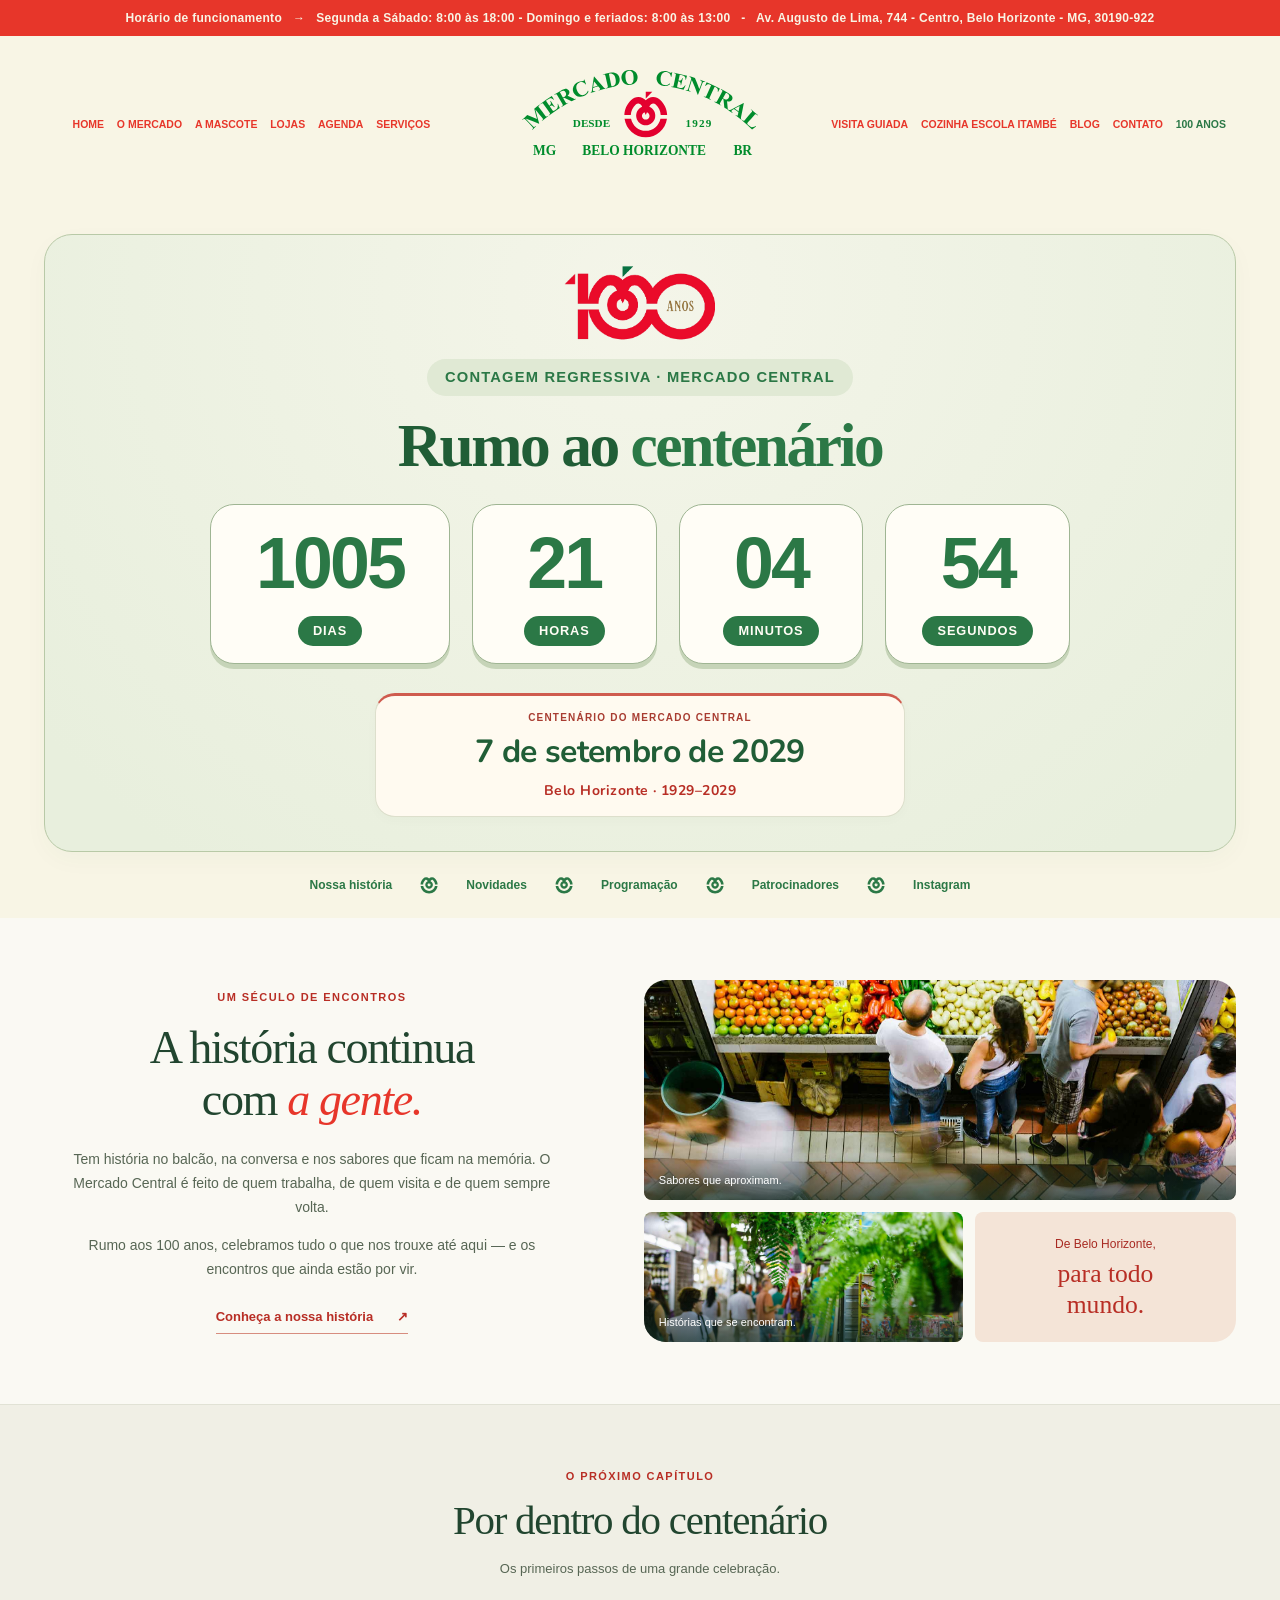
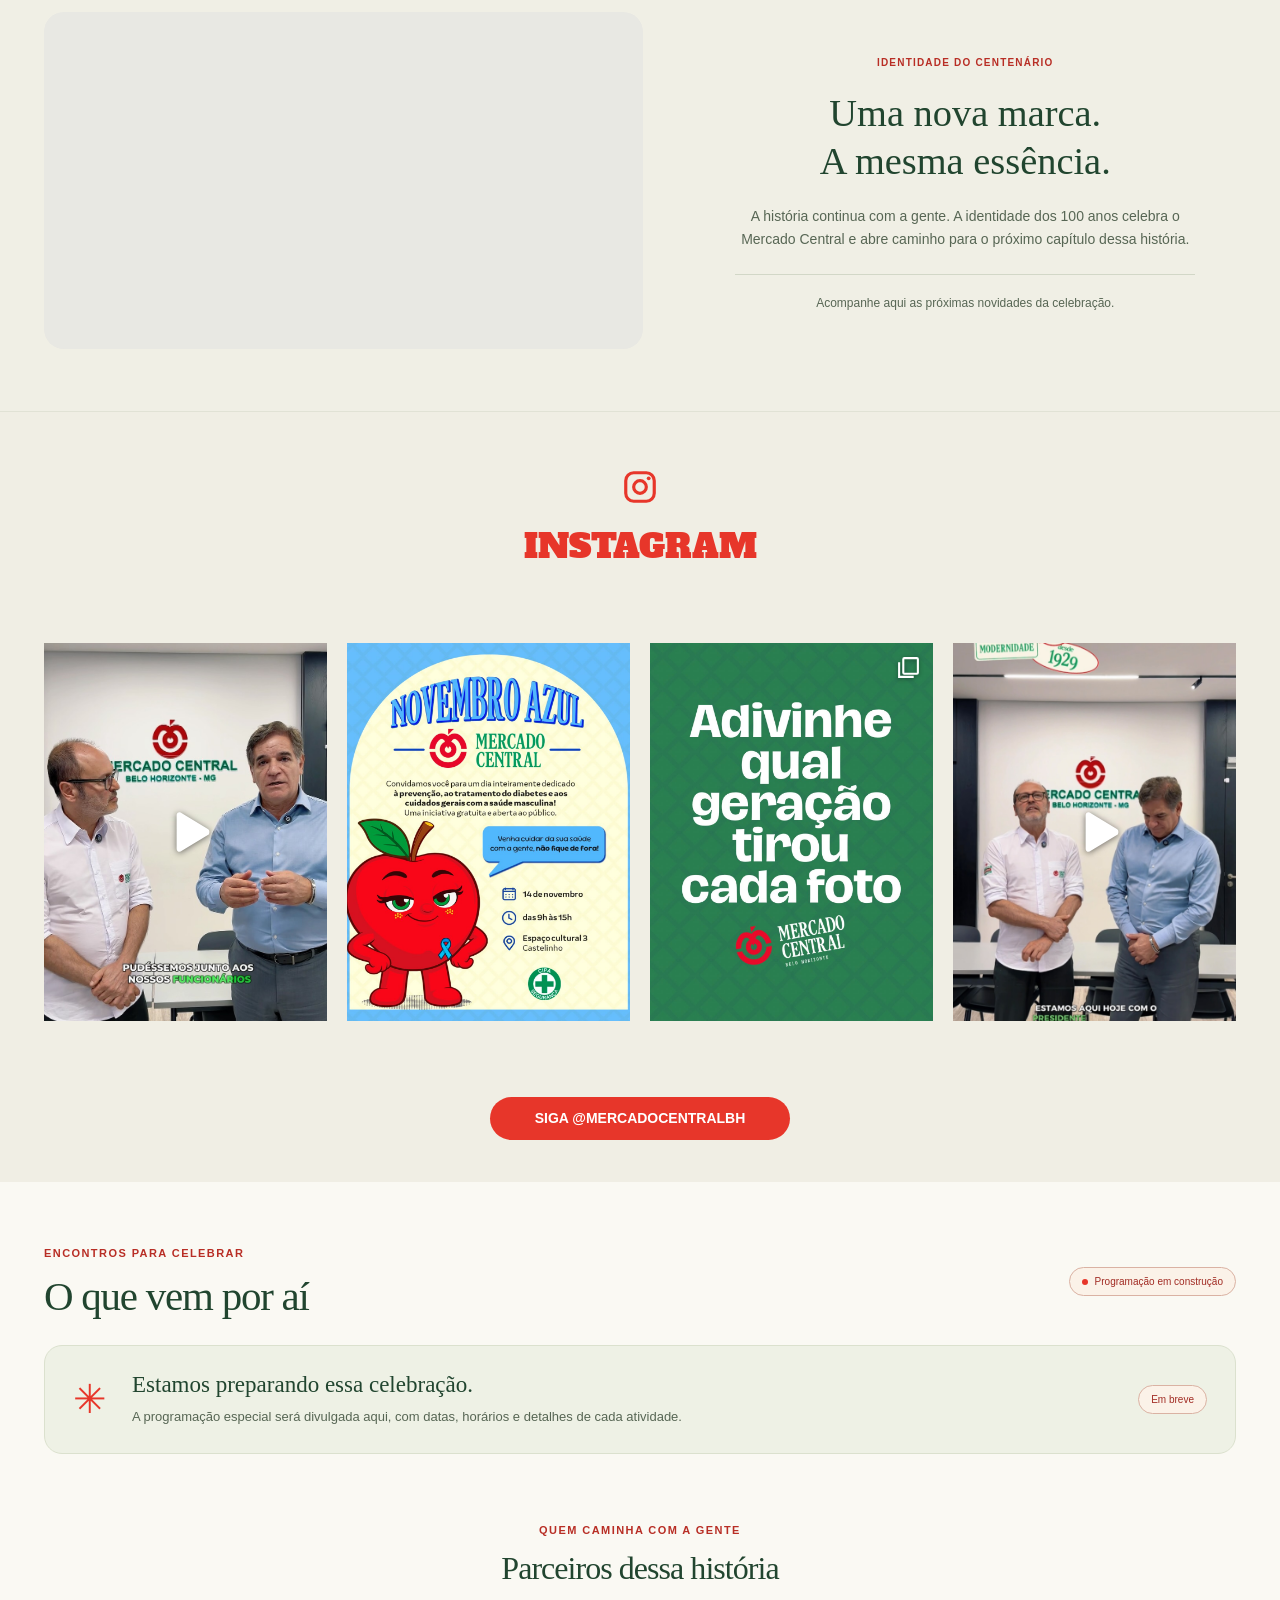
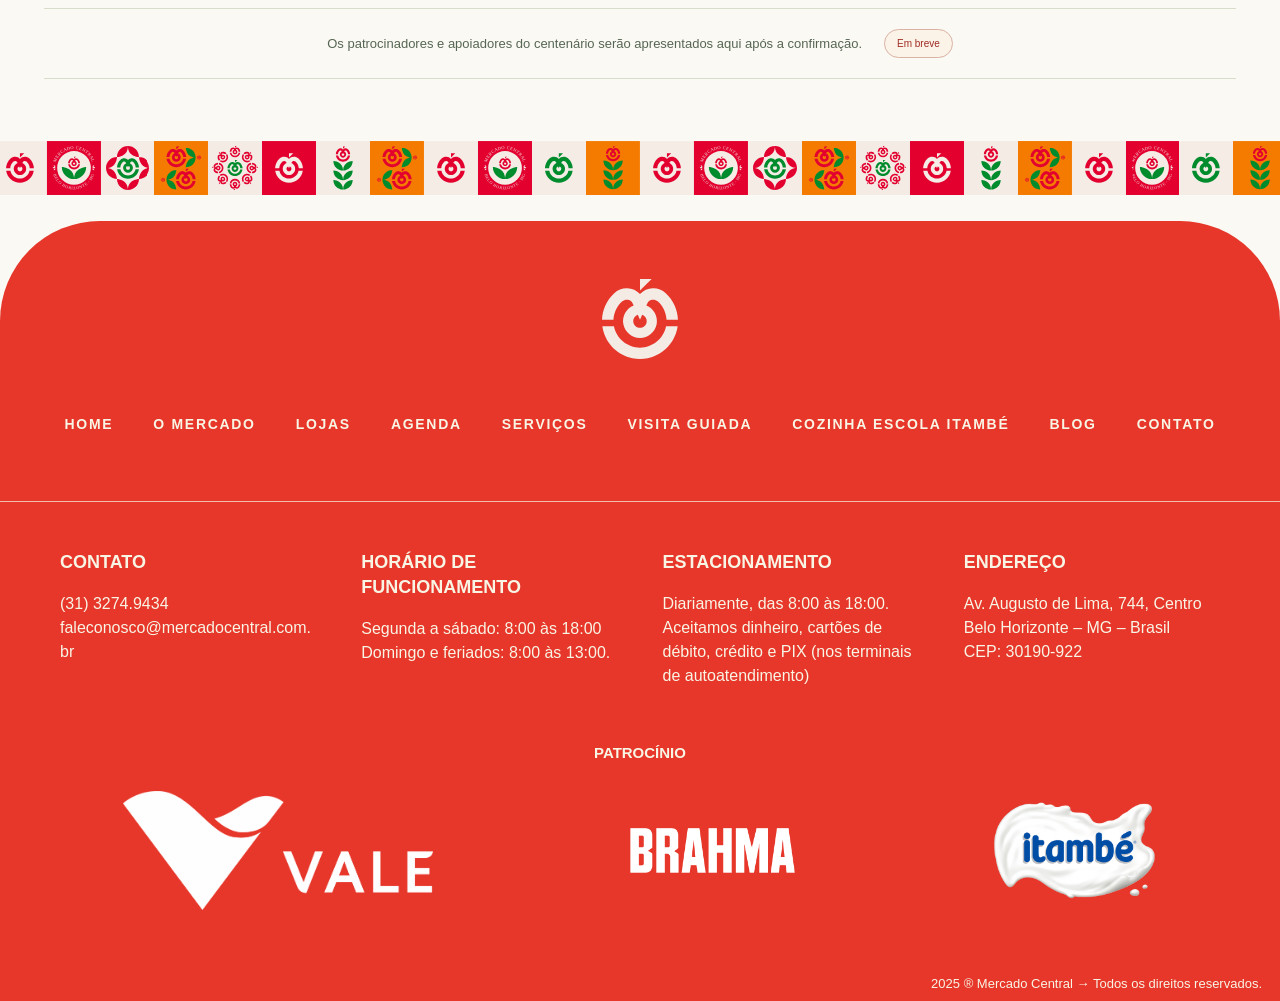
==== commit 095a3ac8: "Reproduz modelo visual do Instagram da Home" ====
--- a/centenario/index.html
+++ b/centenario/index.html
@@ -4,7 +4,7 @@
 <meta charset="utf-8"><meta name="viewport" content="width=device-width,initial-scale=1">
 <title>100 anos · Mercado Central de Belo Horizonte</title>
 <meta name="description" content="A história continua com a gente. Acompanhe a contagem regressiva e as novidades do centenário do Mercado Central, em 7 de setembro de 2029.">
-<link rel="stylesheet" href="styles.css?v=instagram-6"><script src="conteudo.js" defer></script><script src="script.js" defer></script>
+<link rel="stylesheet" href="styles.css?v=instagram-modelo-7"><script src="conteudo.js" defer></script><script src="script.js" defer></script>
 </head>
 <body>
 <a class="skip" href="#conteudo">Pular para o conteúdo</a>
@@ -30,15 +30,7 @@
 <div class="photo-mosaic"><figure class="photo-main"><img src="assets/mercado-7.jpg" alt="Pessoas reunidas diante de uma banca de frutas no Mercado Central" width="1920" height="651" loading="lazy"><figcaption>Sabores que aproximam.</figcaption></figure><figure class="photo-detail"><img src="assets/mercado-8.jpg" alt="Visitantes em um corredor do Mercado Central com plantas e lojas" width="1920" height="651" loading="lazy"><figcaption>Histórias que se encontram.</figcaption></figure><div class="photo-signature"><span>De Belo Horizonte,</span><strong>para todo mundo.</strong></div></div>
 </section>
 <section class="news-band" id="novidades" aria-labelledby="news-title"><div class="container section news"><div class="section-top"><div><p class="eyebrow">O próximo capítulo</p><h2 id="news-title">Por dentro do centenário</h2></div><p class="small-note">Os primeiros passos de uma grande celebração.</p></div><div class="news-layout"><figure class="film"><video autoplay muted loop playsinline preload="auto" aria-label="Animação da identidade dos 100 anos do Mercado Central"><source src="assets/centenario.mp4" type="video/mp4">Seu navegador não reproduz este vídeo. <a href="assets/centenario.mp4">Baixar vídeo do centenário</a>.</video></figure><div class="news-copy"><span class="editorial-label">Identidade do centenário</span><h3>Uma nova marca.<br>A mesma essência.</h3><p>A história continua com a gente. A identidade dos 100 anos celebra o Mercado Central e abre caminho para o próximo capítulo dessa história.</p><div id="news-list" class="content-list"></div><p id="news-empty" class="publication-note">Acompanhe aqui as próximas novidades da celebração.</p></div></div></div></section>
-<section class="instagram-section section" id="instagram" aria-labelledby="instagram-title"><div class="container">
-<div class="section-top"><div><p class="eyebrow">O Mercado acontece todos os dias</p><h2 id="instagram-title">Mais histórias no Instagram</h2></div><p class="small-note">Encontros, sabores e momentos do nosso dia a dia.</p></div>
-<div class="instagram-profile"><div class="instagram-identity"><span class="instagram-avatar"><img src="assets/simbolo-mercado-verde.svg" width="32" height="32" alt=""></span><div><strong>@mercadocentralbh</strong><span>Mercado Central de Belo Horizonte</span></div></div><a class="button instagram-button" href="https://www.instagram.com/mercadocentralbh/" target="_blank" rel="noopener noreferrer">Acompanhe no Instagram <span aria-hidden="true">↗</span></a></div>
-<div class="instagram-posts">
-<article class="instagram-post"><iframe src="https://www.instagram.com/p/DfkZ1VHx-vl/embed/" title="Publicação do Mercado Central no Instagram: ação de saúde" loading="lazy" allowtransparency="true" allowfullscreen referrerpolicy="strict-origin-when-cross-origin"></iframe><a href="https://www.instagram.com/p/DfkZ1VHx-vl/" target="_blank" rel="noopener noreferrer">Ver publicação no Instagram <span aria-hidden="true">↗</span></a></article>
-<article class="instagram-post"><iframe src="https://www.instagram.com/p/DfaYHHTm8iP/embed/" title="Publicação do Mercado Central no Instagram: encontros entre gerações" loading="lazy" allowtransparency="true" allowfullscreen referrerpolicy="strict-origin-when-cross-origin"></iframe><a href="https://www.instagram.com/p/DfaYHHTm8iP/" target="_blank" rel="noopener noreferrer">Ver publicação no Instagram <span aria-hidden="true">↗</span></a></article>
-<article class="instagram-post"><iframe src="https://www.instagram.com/p/DezBVSQDq0t/embed/" title="Publicação do perfil oficial do Mercado Central no Instagram" loading="lazy" allowtransparency="true" allowfullscreen referrerpolicy="strict-origin-when-cross-origin"></iframe><a href="https://www.instagram.com/p/DezBVSQDq0t/" target="_blank" rel="noopener noreferrer">Ver publicação no Instagram <span aria-hidden="true">↗</span></a></article>
-</div><p class="instagram-note">Seleção de publicações do perfil oficial. Se uma publicação não carregar, use o link para abri-la no Instagram.</p>
-</div></section>
+<section class="instagram-section section" id="instagram" aria-labelledby="instagram-title"><div class="container"><div class="instagram-section-heading"><svg viewBox="0 0 24 24" width="38" height="38" aria-hidden="true"><rect x="3" y="3" width="18" height="18" rx="5" fill="none" stroke="currentColor" stroke-width="2"/><circle cx="12" cy="12" r="4" fill="none" stroke="currentColor" stroke-width="2"/><circle cx="17.5" cy="6.5" r="1.2" fill="currentColor"/></svg><h2 id="instagram-title">Instagram</h2></div><div class="instagram-gallery"><a class="instagram-tile" href="https://www.instagram.com/reel/DfnYGq1BoHB/" target="_blank" rel="noopener noreferrer" aria-label="Vídeo da visita do presidente da Fecomércio-MG ao Mercado Central — abrir no Instagram"><img src="assets/instagram-1.jpg" alt="Vídeo da visita do presidente da Fecomércio-MG ao Mercado Central" width="720" height="960" loading="lazy"><span class="instagram-play" aria-hidden="true"><svg viewBox="0 0 48 48"><path d="M15 8c0-3 3-4 5-2l25 15c2 1 2 5 0 6L20 42c-2 2-5 1-5-2Z" fill="currentColor"/></svg></span></a><a class="instagram-tile" href="https://www.instagram.com/p/DfkZ1VHx-vl/" target="_blank" rel="noopener noreferrer" aria-label="Convite para a ação de Novembro Azul no Mercado Central — abrir no Instagram"><img src="assets/instagram-2.jpg" alt="Convite para a ação de Novembro Azul no Mercado Central" width="720" height="960" loading="lazy"></a><a class="instagram-tile" href="https://www.instagram.com/p/DfaYHHTm8iP/" target="_blank" rel="noopener noreferrer" aria-label="Publicação sobre encontros entre gerações no Mercado Central — abrir no Instagram"><img src="assets/instagram-3.jpg" alt="Publicação sobre encontros entre gerações no Mercado Central" width="720" height="960" loading="lazy"><span class="instagram-carousel" aria-hidden="true"><svg viewBox="0 0 24 24"><rect x="7" y="3" width="14" height="15" rx="1" fill="none" stroke="currentColor" stroke-width="2"/><path d="M17 21H3V7" fill="none" stroke="currentColor" stroke-width="2"/></svg></span></a><a class="instagram-tile" href="https://www.instagram.com/reel/DfH34IiNvu7/" target="_blank" rel="noopener noreferrer" aria-label="Vídeo de uma conversa durante a visita da Fecomércio ao Mercado Central — abrir no Instagram"><img src="assets/instagram-4.jpg" alt="Vídeo de uma conversa durante a visita da Fecomércio ao Mercado Central" width="720" height="960" loading="lazy"><span class="instagram-play" aria-hidden="true"><svg viewBox="0 0 48 48"><path d="M15 8c0-3 3-4 5-2l25 15c2 1 2 5 0 6L20 42c-2 2-5 1-5-2Z" fill="currentColor"/></svg></span></a></div><div class="instagram-follow"><a class="button instagram-button" href="https://www.instagram.com/mercadocentralbh/" target="_blank" rel="noopener noreferrer">Siga @mercadocentralbh</a></div></div></section>
 <section class="program section" id="programacao" aria-labelledby="program-title"><div class="container"><div class="section-top"><div><p class="eyebrow">Encontros para celebrar</p><h2 id="program-title">O que vem por aí</h2></div><span class="status">Programação em construção</span></div><div id="agenda-list" class="content-list"></div><div class="empty-state" id="agenda-empty"><span class="empty-symbol" aria-hidden="true">✳</span><div><h3>Estamos preparando essa celebração.</h3><p>A programação especial será divulgada aqui, com datas, horários e detalhes de cada atividade.</p></div><span class="outline-label">Em breve</span></div></div></section>
 <section class="partners section" id="patrocinadores" aria-labelledby="partners-title"><div class="container"><div class="section-top"><div><p class="eyebrow">Quem caminha com a gente</p><h2 id="partners-title">Parceiros dessa história</h2></div></div><div id="partners-list" class="partners-list"></div><div id="partners-empty" class="partners-empty"><p>Os patrocinadores e apoiadores do centenário serão apresentados aqui após a confirmação.</p><span class="outline-label">Em breve</span></div></div></section>
 </main>
--- a/centenario/styles.css
+++ b/centenario/styles.css
@@ -310,19 +310,23 @@
 .mc100-page .centenary-emblem img{position:static;display:block;width:100%;max-width:100%;height:auto;transform:none;mix-blend-mode:normal}
 @media(max-width:640px){.mc100-page .countdown-emblem.centenary-emblem{width:132px;margin-bottom:17px}}
 
-/* Publicações incorporadas do perfil oficial do Mercado. */
-.mc100-page .instagram-section{background:#faf9f3;scroll-margin-top:24px}
-.mc100-page .instagram-section .eyebrow{color:#b82e25}
-.mc100-page .instagram-profile{display:flex;align-items:center;justify-content:space-between;gap:20px;max-width:1100px;margin:28px auto 22px;padding:18px 22px;background:#f1f1e5;border:1px solid #dbe1ce;border-radius:20px}
-.mc100-page .instagram-identity{display:flex;align-items:center;gap:13px;min-width:0}
-.mc100-page .instagram-avatar{display:flex;align-items:center;justify-content:center;width:54px;height:54px;border:1px solid #b5c5a6;border-radius:50%;background:#fffdf5;flex-shrink:0}
-.mc100-page .instagram-identity strong{display:block;font-size:16px;color:var(--deep)}
-.mc100-page .instagram-identity div>span{display:block;font-size:12px;color:var(--muted)}
-.mc100-page .instagram-button{background:#b82e25;flex-shrink:0}
-.mc100-page .instagram-posts{display:grid;grid-template-columns:repeat(3,minmax(0,1fr));gap:22px;max-width:1100px;margin:auto}
-.mc100-page .instagram-post{min-width:0;border:1px solid #d9dece;border-radius:16px;overflow:hidden;background:white}
-.mc100-page .instagram-post iframe{display:block;width:100%;height:465px;border:0;background:white}
-.mc100-page .instagram-post>a{display:flex;align-items:center;justify-content:center;gap:15px;padding:12px 8px;font-size:11px;font-weight:700;color:var(--green);background:#edf1e3;border-top:1px solid #dbe1ce}
-.mc100-page .instagram-note{font-size:11px;color:var(--muted);text-align:center;margin:18px auto 0;max-width:750px}
-@media(min-width:768px) and (max-width:1100px){.mc100-page .instagram-posts{grid-template-columns:repeat(2,minmax(0,1fr))}.mc100-page .instagram-post:last-child{grid-column:1 / -1;width:calc(50% - 11px);justify-self:center}}
-@media(max-width:767px){.mc100-page .instagram-profile{flex-direction:column;text-align:center;padding:18px;gap:16px}.mc100-page .instagram-identity{text-align:left}.mc100-page .instagram-posts{grid-template-columns:1fr;max-width:500px;gap:20px}.mc100-page .instagram-post iframe{height:490px}.mc100-page .instagram-note{font-size:10px}}
+
+/* Galeria do Instagram seguindo o modelo da Home oficial. */
+@font-face{font-family:'Alfa Slab One';font-style:normal;font-weight:400;font-display:swap;src:url('assets/alfa-slab-one.ttf') format('truetype')}
+.mc100-page .instagram-section{background:#f0eee4;padding-block:56px 42px;scroll-margin-top:20px}
+.mc100-page .instagram-section>.container{width:min(1514px,calc(100% - 88px))}
+.mc100-page .instagram-section-heading{display:flex;flex-direction:column;align-items:center;gap:20px;color:var(--red);text-align:center;margin-bottom:76px}
+.mc100-page .instagram-section-heading h2{font:400 clamp(28px,2.6vw,40px)/1.25 'Alfa Slab One',Georgia,serif;letter-spacing:0;text-transform:uppercase;color:var(--red)}
+.mc100-page .instagram-gallery{display:grid;grid-template-columns:repeat(4,minmax(0,1fr));gap:20px}
+.mc100-page .instagram-tile{position:relative;display:block;aspect-ratio:3/4;overflow:hidden;background:#e0e3d6;min-width:0}
+.mc100-page .instagram-tile>img{width:100%;height:100%;object-fit:cover;object-position:center}
+.mc100-page .instagram-play{position:absolute;inset:0;display:flex;align-items:center;justify-content:center;color:white;filter:drop-shadow(0 1px 3px #0008)}
+.mc100-page .instagram-play svg{width:50px;height:50px}
+.mc100-page .instagram-carousel{position:absolute;right:12px;top:12px;color:white;filter:drop-shadow(0 1px 2px #0006)}
+.mc100-page .instagram-carousel svg{display:block;width:25px;height:25px}
+.mc100-page .instagram-tile:hover{outline:2px solid var(--red);outline-offset:3px}
+.mc100-page .instagram-follow{text-align:center;margin-top:76px}
+.mc100-page .instagram-button{background:var(--red);color:#fff;min-width:300px;padding:11px 30px;border-radius:30px;font-size:14px;line-height:1.5;text-transform:uppercase}
+@media(max-width:1024px){.mc100-page .instagram-section>.container{width:calc(100% - 48px)}.mc100-page .instagram-section-heading{margin-bottom:42px}.mc100-page .instagram-gallery{gap:14px}.mc100-page .instagram-follow{margin-top:42px}}
+@media(max-width:767px){.mc100-page .instagram-gallery{grid-template-columns:repeat(2,minmax(0,1fr));gap:16px}.mc100-page .instagram-section{padding-block:38px 34px}.mc100-page .instagram-section-heading{gap:15px;margin-bottom:32px}.mc100-page .instagram-follow{margin-top:32px}}
+@media(max-width:640px){.mc100-page .instagram-section>.container{width:calc(100% - 36px)}.mc100-page .instagram-gallery{gap:12px}.mc100-page .instagram-play svg{width:36px;height:36px}.mc100-page .instagram-carousel{right:7px;top:7px}.mc100-page .instagram-carousel svg{width:20px;height:20px}.mc100-page .instagram-button{min-width:0;width:min(100%,335px);font-size:12px;padding:11px 20px}}
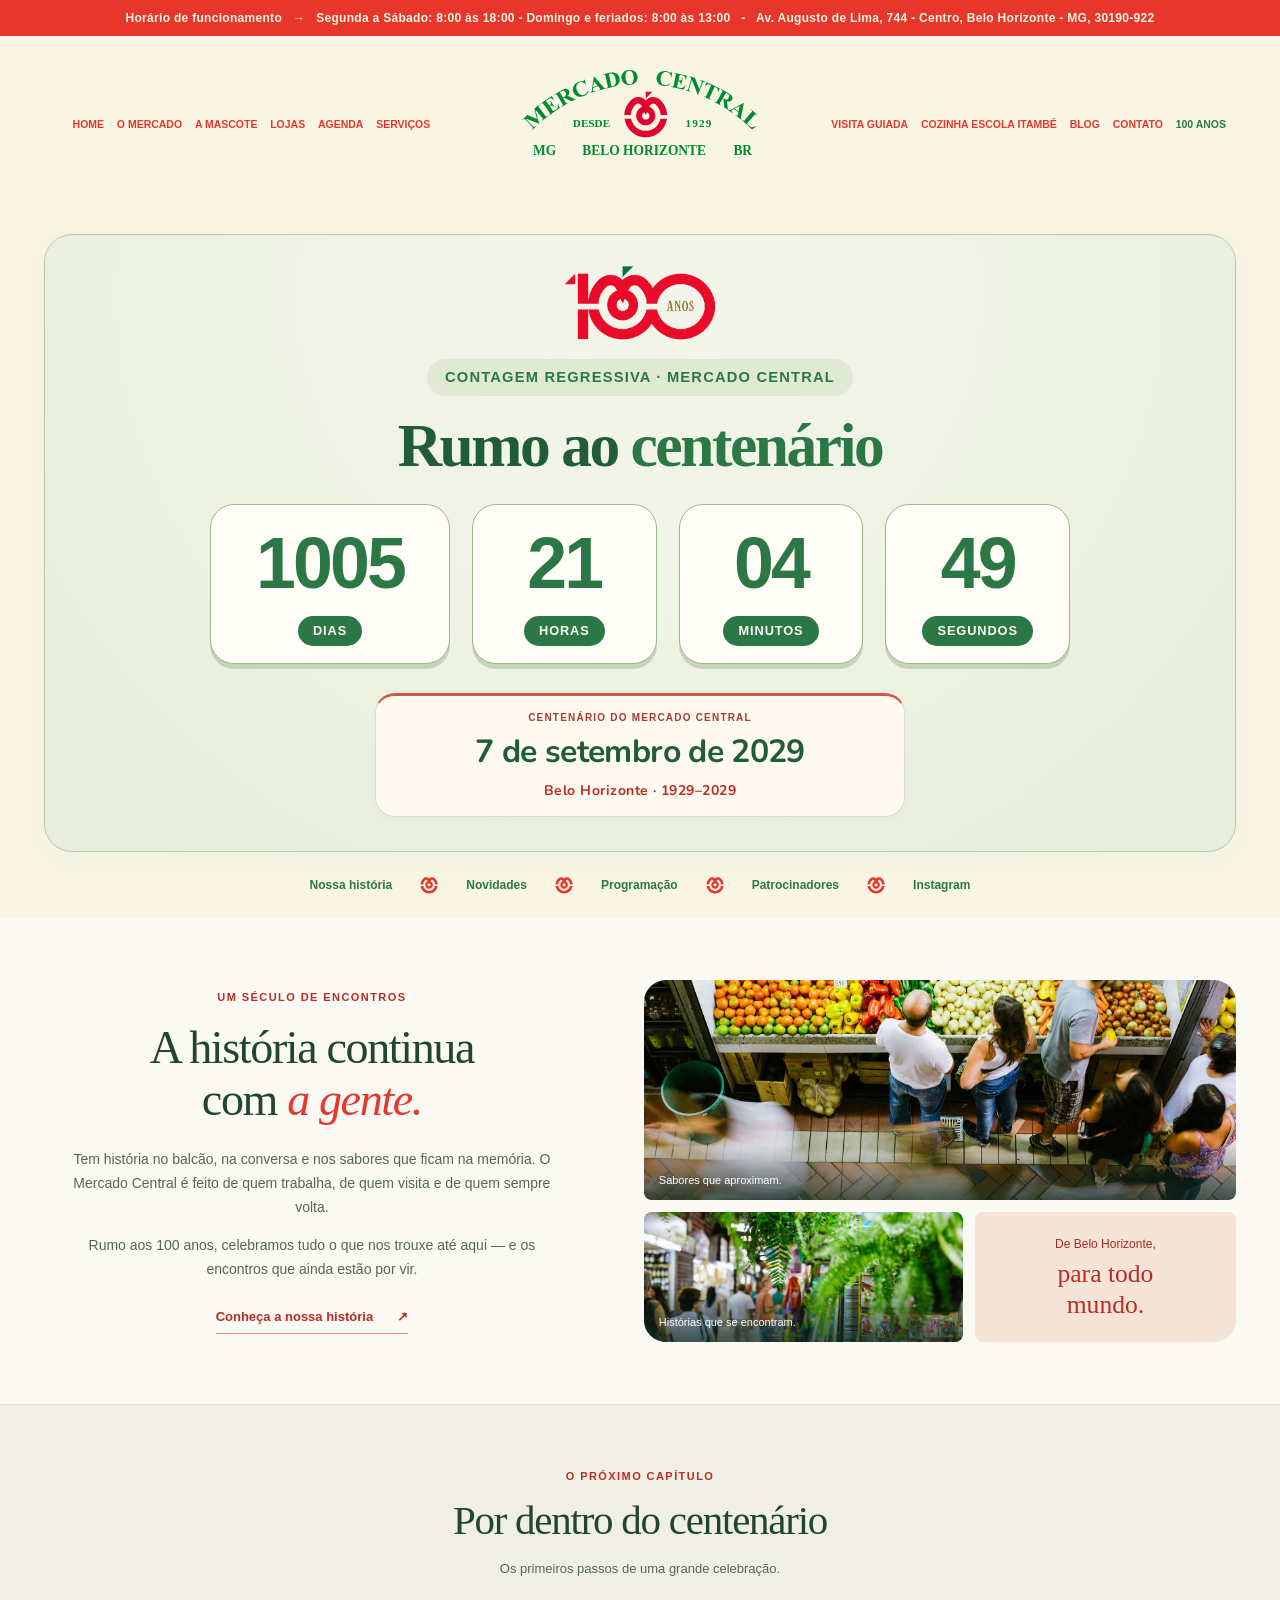
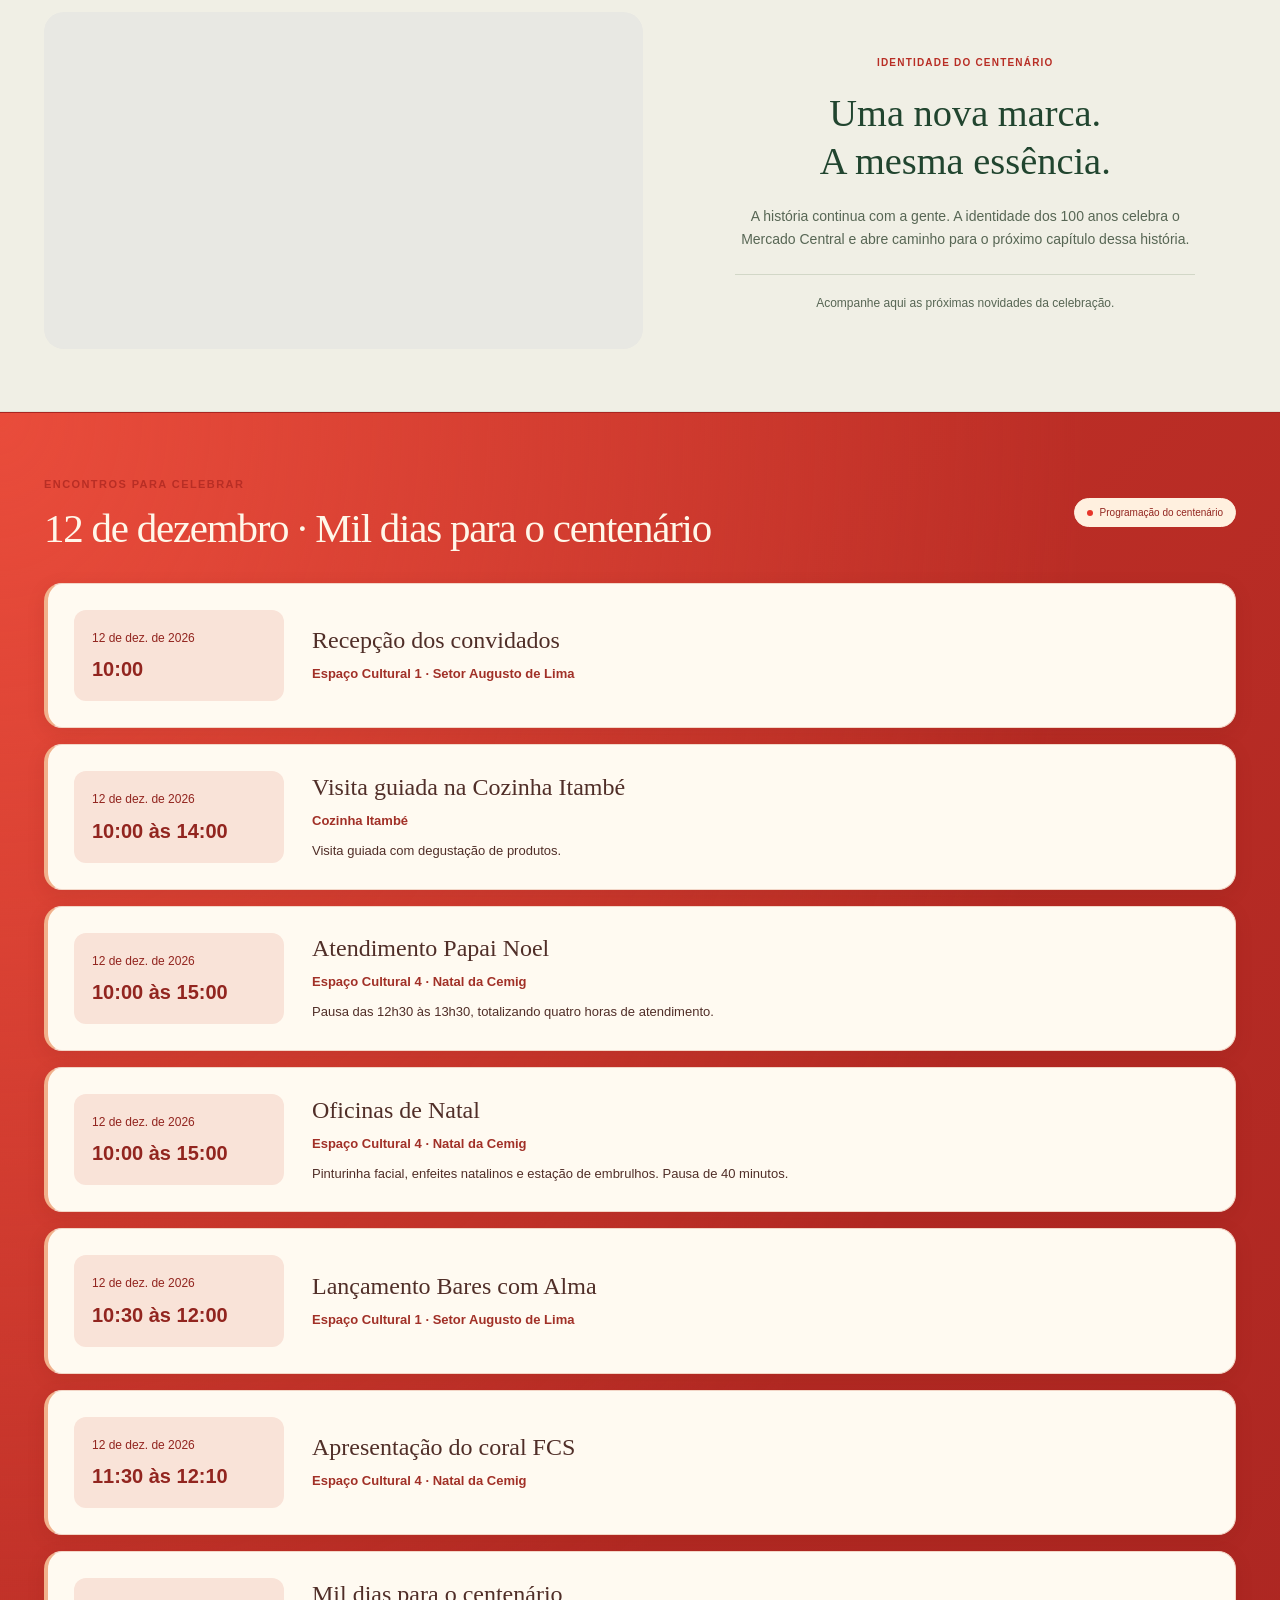
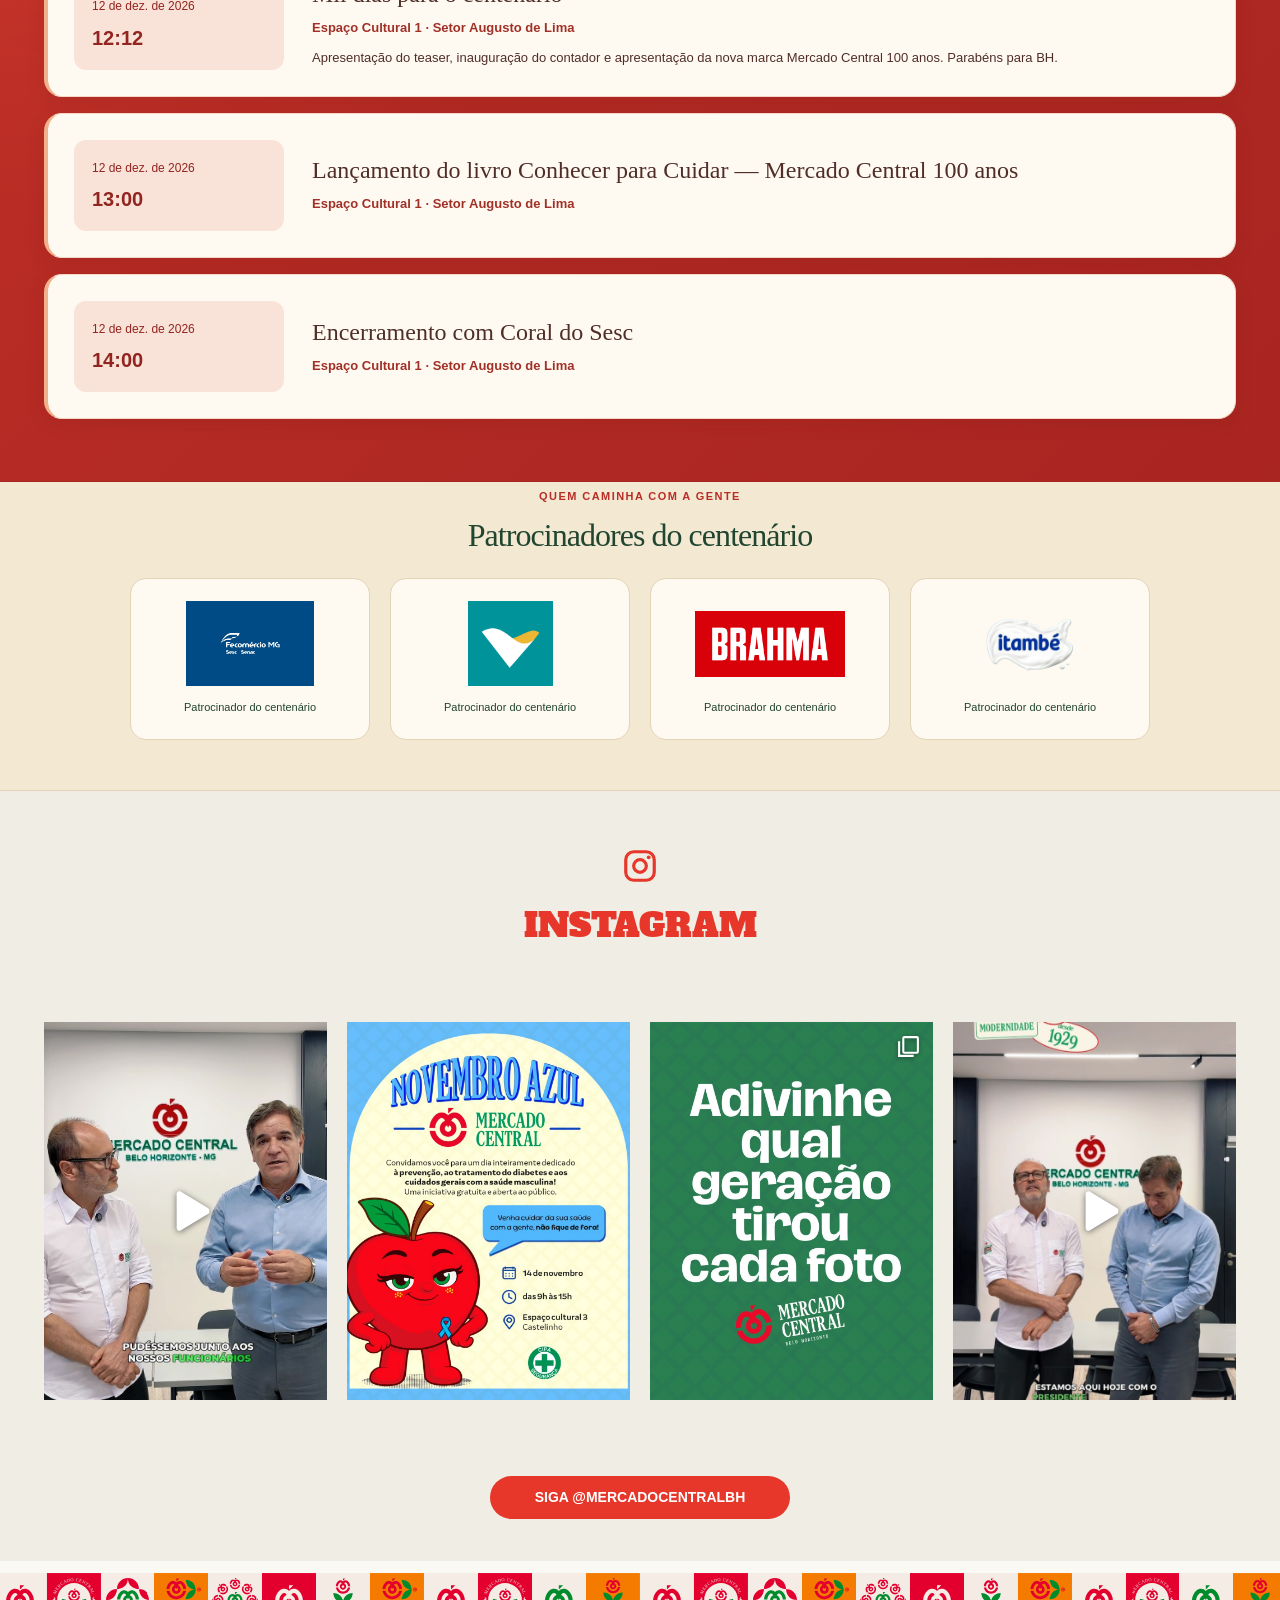
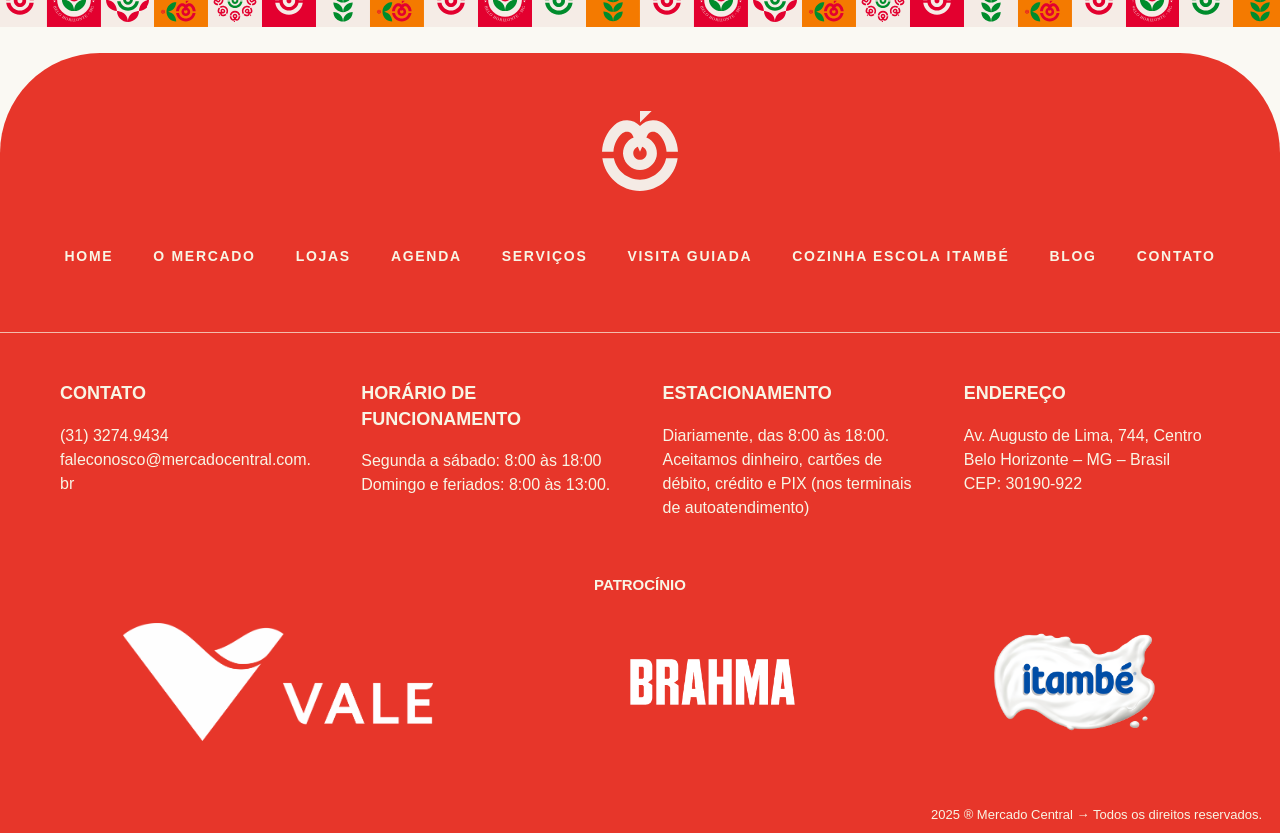
==== commit 7481c491: "Atualiza programacao e patrocinadores do centenario" ====
--- a/centenario/index.html
+++ b/centenario/index.html
@@ -23,16 +23,17 @@
 <section class="hero" id="centenario" aria-labelledby="timer-title">
 <div class="container countdown-wrap"><div class="countdown-heading"><div class="countdown-emblem centenary-emblem"><img src="assets/marca-100-transparente.png" width="950" height="470" alt="Marca dos 100 anos do Mercado Central"></div><span class="eyebrow">Contagem regressiva · Mercado Central</span><h1 id="timer-title">Rumo ao <em>centenário</em></h1></div><div class="timer" role="timer" aria-labelledby="timer-title"><div><strong data-unit="days">—</strong><span>Dias</span></div><i aria-hidden="true">:</i><div><strong data-unit="hours">—</strong><span>Horas</span></div><i aria-hidden="true">:</i><div><strong data-unit="minutes">—</strong><span>Minutos</span></div><i aria-hidden="true">:</i><div><strong data-unit="seconds">—</strong><span>Segundos</span></div></div><div class="centenary-date"><span>Centenário do Mercado Central</span><time datetime="2029-09-07">7 de setembro de 2029</time><small>Belo Horizonte · 1929–2029</small></div><p id="celebration" hidden>Chegou o centenário. Vamos celebrar essa história!</p><noscript><p>O centenário será em 7 de setembro de 2029. Ative o JavaScript para acompanhar a contagem regressiva.</p></noscript></div>
 
-<nav class="section-nav container" aria-label="Explore o centenário"><a href="#historia">Nossa história</a><img class="nav-mini-logo" src="assets/simbolo-mercado-verde.svg" alt="" aria-hidden="true" width="18" height="18"><a href="#novidades">Novidades</a><img class="nav-mini-logo" src="assets/simbolo-mercado-verde.svg" alt="" aria-hidden="true" width="18" height="18"><a href="#programacao">Programação</a><img class="nav-mini-logo" src="assets/simbolo-mercado-verde.svg" alt="" aria-hidden="true" width="18" height="18"><a href="#patrocinadores">Patrocinadores</a><img class="nav-mini-logo" src="assets/simbolo-mercado-verde.svg" alt="" aria-hidden="true" width="18" height="18"><a href="#instagram">Instagram</a></nav>
+<nav class="section-nav container" aria-label="Explore o centenário"><a href="#historia">Nossa história</a><img class="nav-mini-logo" src="assets/simbolo-mercado-vermelho.svg" alt="" aria-hidden="true" width="18" height="18"><a href="#novidades">Novidades</a><img class="nav-mini-logo" src="assets/simbolo-mercado-vermelho.svg" alt="" aria-hidden="true" width="18" height="18"><a href="#programacao">Programação</a><img class="nav-mini-logo" src="assets/simbolo-mercado-vermelho.svg" alt="" aria-hidden="true" width="18" height="18"><a href="#patrocinadores">Patrocinadores</a><img class="nav-mini-logo" src="assets/simbolo-mercado-vermelho.svg" alt="" aria-hidden="true" width="18" height="18"><a href="#instagram">Instagram</a></nav>
 </section>
 <section class="container history section" id="historia" aria-labelledby="history-title">
 <div class="history-copy"><p class="eyebrow">Um século de encontros</p><h2 id="history-title">A história continua<br>com <em>a gente.</em></h2><p>Tem história no balcão, na conversa e nos sabores que ficam na memória. O Mercado Central é feito de quem trabalha, de quem visita e de quem sempre volta.</p><p>Rumo aos 100 anos, celebramos tudo o que nos trouxe até aqui — e os encontros que ainda estão por vir.</p><a class="text-link" href="https://mercadocentral.com.br/o-mercado/">Conheça a nossa história <span aria-hidden="true">↗</span></a></div>
 <div class="photo-mosaic"><figure class="photo-main"><img src="assets/mercado-7.jpg" alt="Pessoas reunidas diante de uma banca de frutas no Mercado Central" width="1920" height="651" loading="lazy"><figcaption>Sabores que aproximam.</figcaption></figure><figure class="photo-detail"><img src="assets/mercado-8.jpg" alt="Visitantes em um corredor do Mercado Central com plantas e lojas" width="1920" height="651" loading="lazy"><figcaption>Histórias que se encontram.</figcaption></figure><div class="photo-signature"><span>De Belo Horizonte,</span><strong>para todo mundo.</strong></div></div>
 </section>
 <section class="news-band" id="novidades" aria-labelledby="news-title"><div class="container section news"><div class="section-top"><div><p class="eyebrow">O próximo capítulo</p><h2 id="news-title">Por dentro do centenário</h2></div><p class="small-note">Os primeiros passos de uma grande celebração.</p></div><div class="news-layout"><figure class="film"><video autoplay muted loop playsinline preload="auto" aria-label="Animação da identidade dos 100 anos do Mercado Central"><source src="assets/centenario.mp4" type="video/mp4">Seu navegador não reproduz este vídeo. <a href="assets/centenario.mp4">Baixar vídeo do centenário</a>.</video></figure><div class="news-copy"><span class="editorial-label">Identidade do centenário</span><h3>Uma nova marca.<br>A mesma essência.</h3><p>A história continua com a gente. A identidade dos 100 anos celebra o Mercado Central e abre caminho para o próximo capítulo dessa história.</p><div id="news-list" class="content-list"></div><p id="news-empty" class="publication-note">Acompanhe aqui as próximas novidades da celebração.</p></div></div></div></section>
+
+<section class="program section" id="programacao" aria-labelledby="program-title"><div class="container"><div class="section-top"><div><p class="eyebrow">Encontros para celebrar</p><h2 id="program-title">12 de dezembro · Mil dias para o centenário</h2></div><span class="status">Programação em construção</span></div><div id="agenda-list" class="content-list"></div><div class="empty-state" id="agenda-empty"><span class="empty-symbol" aria-hidden="true">✳</span><div><h3>Estamos preparando essa celebração.</h3><p>A programação especial será divulgada aqui, com datas, horários e detalhes de cada atividade.</p></div><span class="outline-label">Em breve</span></div></div></section>
+<section class="partners section" id="patrocinadores" aria-labelledby="partners-title"><div class="container"><div class="section-top"><div><p class="eyebrow">Quem caminha com a gente</p><h2 id="partners-title">Patrocinadores do centenário</h2></div></div><div id="partners-list" class="partners-list"></div><div id="partners-empty" class="partners-empty"><p>Os patrocinadores e apoiadores do centenário serão apresentados aqui após a confirmação.</p><span class="outline-label">Em breve</span></div></div></section>
 <section class="instagram-section section" id="instagram" aria-labelledby="instagram-title"><div class="container"><div class="instagram-section-heading"><svg viewBox="0 0 24 24" width="38" height="38" aria-hidden="true"><rect x="3" y="3" width="18" height="18" rx="5" fill="none" stroke="currentColor" stroke-width="2"/><circle cx="12" cy="12" r="4" fill="none" stroke="currentColor" stroke-width="2"/><circle cx="17.5" cy="6.5" r="1.2" fill="currentColor"/></svg><h2 id="instagram-title">Instagram</h2></div><div class="instagram-gallery"><a class="instagram-tile" href="https://www.instagram.com/reel/DfnYGq1BoHB/" target="_blank" rel="noopener noreferrer" aria-label="Vídeo da visita do presidente da Fecomércio-MG ao Mercado Central — abrir no Instagram"><img src="assets/instagram-1.jpg" alt="Vídeo da visita do presidente da Fecomércio-MG ao Mercado Central" width="720" height="960" loading="lazy"><span class="instagram-play" aria-hidden="true"><svg viewBox="0 0 48 48"><path d="M15 8c0-3 3-4 5-2l25 15c2 1 2 5 0 6L20 42c-2 2-5 1-5-2Z" fill="currentColor"/></svg></span></a><a class="instagram-tile" href="https://www.instagram.com/p/DfkZ1VHx-vl/" target="_blank" rel="noopener noreferrer" aria-label="Convite para a ação de Novembro Azul no Mercado Central — abrir no Instagram"><img src="assets/instagram-2.jpg" alt="Convite para a ação de Novembro Azul no Mercado Central" width="720" height="960" loading="lazy"></a><a class="instagram-tile" href="https://www.instagram.com/p/DfaYHHTm8iP/" target="_blank" rel="noopener noreferrer" aria-label="Publicação sobre encontros entre gerações no Mercado Central — abrir no Instagram"><img src="assets/instagram-3.jpg" alt="Publicação sobre encontros entre gerações no Mercado Central" width="720" height="960" loading="lazy"><span class="instagram-carousel" aria-hidden="true"><svg viewBox="0 0 24 24"><rect x="7" y="3" width="14" height="15" rx="1" fill="none" stroke="currentColor" stroke-width="2"/><path d="M17 21H3V7" fill="none" stroke="currentColor" stroke-width="2"/></svg></span></a><a class="instagram-tile" href="https://www.instagram.com/reel/DfH34IiNvu7/" target="_blank" rel="noopener noreferrer" aria-label="Vídeo de uma conversa durante a visita da Fecomércio ao Mercado Central — abrir no Instagram"><img src="assets/instagram-4.jpg" alt="Vídeo de uma conversa durante a visita da Fecomércio ao Mercado Central" width="720" height="960" loading="lazy"><span class="instagram-play" aria-hidden="true"><svg viewBox="0 0 48 48"><path d="M15 8c0-3 3-4 5-2l25 15c2 1 2 5 0 6L20 42c-2 2-5 1-5-2Z" fill="currentColor"/></svg></span></a></div><div class="instagram-follow"><a class="button instagram-button" href="https://www.instagram.com/mercadocentralbh/" target="_blank" rel="noopener noreferrer">Siga @mercadocentralbh</a></div></div></section>
-<section class="program section" id="programacao" aria-labelledby="program-title"><div class="container"><div class="section-top"><div><p class="eyebrow">Encontros para celebrar</p><h2 id="program-title">O que vem por aí</h2></div><span class="status">Programação em construção</span></div><div id="agenda-list" class="content-list"></div><div class="empty-state" id="agenda-empty"><span class="empty-symbol" aria-hidden="true">✳</span><div><h3>Estamos preparando essa celebração.</h3><p>A programação especial será divulgada aqui, com datas, horários e detalhes de cada atividade.</p></div><span class="outline-label">Em breve</span></div></div></section>
-<section class="partners section" id="patrocinadores" aria-labelledby="partners-title"><div class="container"><div class="section-top"><div><p class="eyebrow">Quem caminha com a gente</p><h2 id="partners-title">Parceiros dessa história</h2></div></div><div id="partners-list" class="partners-list"></div><div id="partners-empty" class="partners-empty"><p>Os patrocinadores e apoiadores do centenário serão apresentados aqui após a confirmação.</p><span class="outline-label">Em breve</span></div></div></section>
 </main>
 <div class="footer-mosaic" aria-hidden="true"></div>
 <footer class="official-footer" aria-label="Rodapé do Mercado Central">
--- a/centenario/styles.css
+++ b/centenario/styles.css
@@ -90,14 +90,15 @@
 .mc100-page .empty-state h3{font-size:23px}
 .mc100-page .empty-state p{font-size:13px;color:var(--muted);margin-top:6px;max-width:650px}
 .mc100-page .empty-state .outline-label{margin-left:auto}
-.mc100-page .partners{padding-top:5px;padding-bottom:50px}
+.mc100-page .partners{padding-top:5px;padding-bottom:50px;background:#f3e8d2;border-bottom:1px solid #e4d4b7}
 .mc100-page .partners .section-top h2{font-size:32px}
 .mc100-page .partners-empty{display:flex;align-items:center;justify-content:center;gap:22px;border-block:1px solid var(--line);padding:20px;margin-top:22px;text-align:center}
 .mc100-page .partners-empty p{font-size:13px;color:var(--muted);max-width:610px}
 .mc100-page .partners-list{display:flex;flex-wrap:wrap;justify-content:center;gap:20px}
 .mc100-page .partners-list:not(:empty){margin-top:25px}
-.mc100-page .partner{padding:22px;min-width:200px;max-width:280px;border:1px solid var(--line);border-radius:16px;text-align:center}
+.mc100-page .partner{box-sizing:border-box;flex:0 1 240px;display:flex;flex-direction:column;justify-content:center;padding:22px;min-width:0;max-width:280px;background:#fffaf1;border:1px solid #e4d4b7;border-radius:16px;text-align:center}
 .mc100-page .partner img{width:150px;height:85px;object-fit:contain;margin:auto}
+.mc100-page .partner img[src$="patrocinador-itambe.png"]{object-fit:cover;object-position:center;transform:scale(1.15)}
 .mc100-page .partner p{font-size:11px;margin-top:12px}
 .mc100-page .agenda-item{display:grid;grid-template-columns:150px minmax(0,1fr);gap:25px;padding:24px 0;border-bottom:1px solid var(--line)}
 .mc100-page .agenda-item time{font-size:14px;font-weight:bold}
@@ -177,7 +178,7 @@
 .mc100-page .partners{padding-top:0;padding-bottom:35px}
 .mc100-page .partners-empty{flex-direction:column;padding:18px 8px;gap:14px}
 .mc100-page .partners .section-top h2{font-size:30px}
-.mc100-page .partner{width:100%;max-width:none}
+.mc100-page .partner{flex-basis:100%;width:100%;max-width:none}
 .mc100-page .agenda-item{grid-template-columns:1fr;gap:10px}
 .mc100-page .closing{padding-block:32px}
 .mc100-page .closing h2{font-size:30px}
@@ -330,3 +331,32 @@
 @media(max-width:1024px){.mc100-page .instagram-section>.container{width:calc(100% - 48px)}.mc100-page .instagram-section-heading{margin-bottom:42px}.mc100-page .instagram-gallery{gap:14px}.mc100-page .instagram-follow{margin-top:42px}}
 @media(max-width:767px){.mc100-page .instagram-gallery{grid-template-columns:repeat(2,minmax(0,1fr));gap:16px}.mc100-page .instagram-section{padding-block:38px 34px}.mc100-page .instagram-section-heading{gap:15px;margin-bottom:32px}.mc100-page .instagram-follow{margin-top:32px}}
 @media(max-width:640px){.mc100-page .instagram-section>.container{width:calc(100% - 36px)}.mc100-page .instagram-gallery{gap:12px}.mc100-page .instagram-play svg{width:36px;height:36px}.mc100-page .instagram-carousel{right:7px;top:7px}.mc100-page .instagram-carousel svg{width:20px;height:20px}.mc100-page .instagram-button{min-width:0;width:min(100%,335px);font-size:12px;padding:11px 20px}}
+
+/* Programação: cartões com convite opcional. */
+.mc100-page .program{background:radial-gradient(ellipse at top left,#e94c3b 0,transparent 60%),linear-gradient(135deg,#c53228,#a92521);border-block:1px solid #a92521}
+.mc100-page .program .section-top{color:#fff7e9}
+.mc100-page .program .status{background:#fff0df;color:#92251f;border-color:#fff0df}
+.mc100-page #agenda-list{display:grid;gap:16px;margin-top:32px}
+.mc100-page .agenda-item{grid-template-columns:210px minmax(0,1fr);align-items:center;gap:28px;padding:26px;background:#fffaf1;color:#502e28;border:1px solid #f3d6c7;border-left:4px solid #f1b18c;border-radius:18px;box-shadow:0 5px 18px #65150f20}
+.mc100-page .agenda-date{display:flex;flex-direction:column;gap:8px;align-self:stretch;justify-content:center;padding:18px;background:#f9e3d8;border-radius:12px;color:#92251f}
+.mc100-page .agenda-date span{font-size:12px;font-weight:normal}
+.mc100-page .agenda-date strong{font-size:20px;line-height:1.35;white-space:nowrap}
+.mc100-page .agenda-copy h3{font-size:24px}
+.mc100-page .agenda-location{color:#a13027;font-weight:700}
+.mc100-page .agenda-item.has-invite{grid-template-columns:210px minmax(0,1fr) 200px}
+.mc100-page .agenda-invite{position:relative;width:100%;padding:0;border:1px solid var(--line);border-radius:12px;overflow:hidden;background:var(--cream);cursor:zoom-in}
+.mc100-page .agenda-invite img{width:100%;height:210px;object-fit:contain}
+.mc100-page .agenda-invite span{display:block;padding:8px;font-size:12px;color:#92251f;background:#f9e3d8}
+.mc100-page .invite-dialog{width:fit-content;max-width:92vw;max-height:92vh;padding:48px 16px 16px;border:0;border-radius:16px;background:#fffdf6;box-shadow:0 20px 80px #0005}
+.mc100-page .invite-dialog::backdrop{background:#102719cc}
+.mc100-page .invite-dialog img{max-height:78vh;width:auto;object-fit:contain}
+.mc100-page .invite-close{position:absolute;right:14px;top:10px;border:0;border-radius:8px;background:#a92521;color:white;padding:4px 14px;cursor:pointer}
+@media(max-width:800px){
+.mc100-page .agenda-item,.mc100-page .agenda-item.has-invite{grid-template-columns:1fr;gap:18px;padding:20px}
+.mc100-page .agenda-date{flex-direction:row;justify-content:space-between;align-items:center;gap:14px;padding:12px 16px}
+.mc100-page .agenda-date strong{font-size:17px}
+.mc100-page .agenda-invite{grid-row:1;max-width:360px;justify-self:center}
+.mc100-page .agenda-invite img{height:280px}
+}
+
+@media(max-width:480px){.mc100-page .agenda-date{flex-direction:column;align-items:flex-start;gap:6px}}
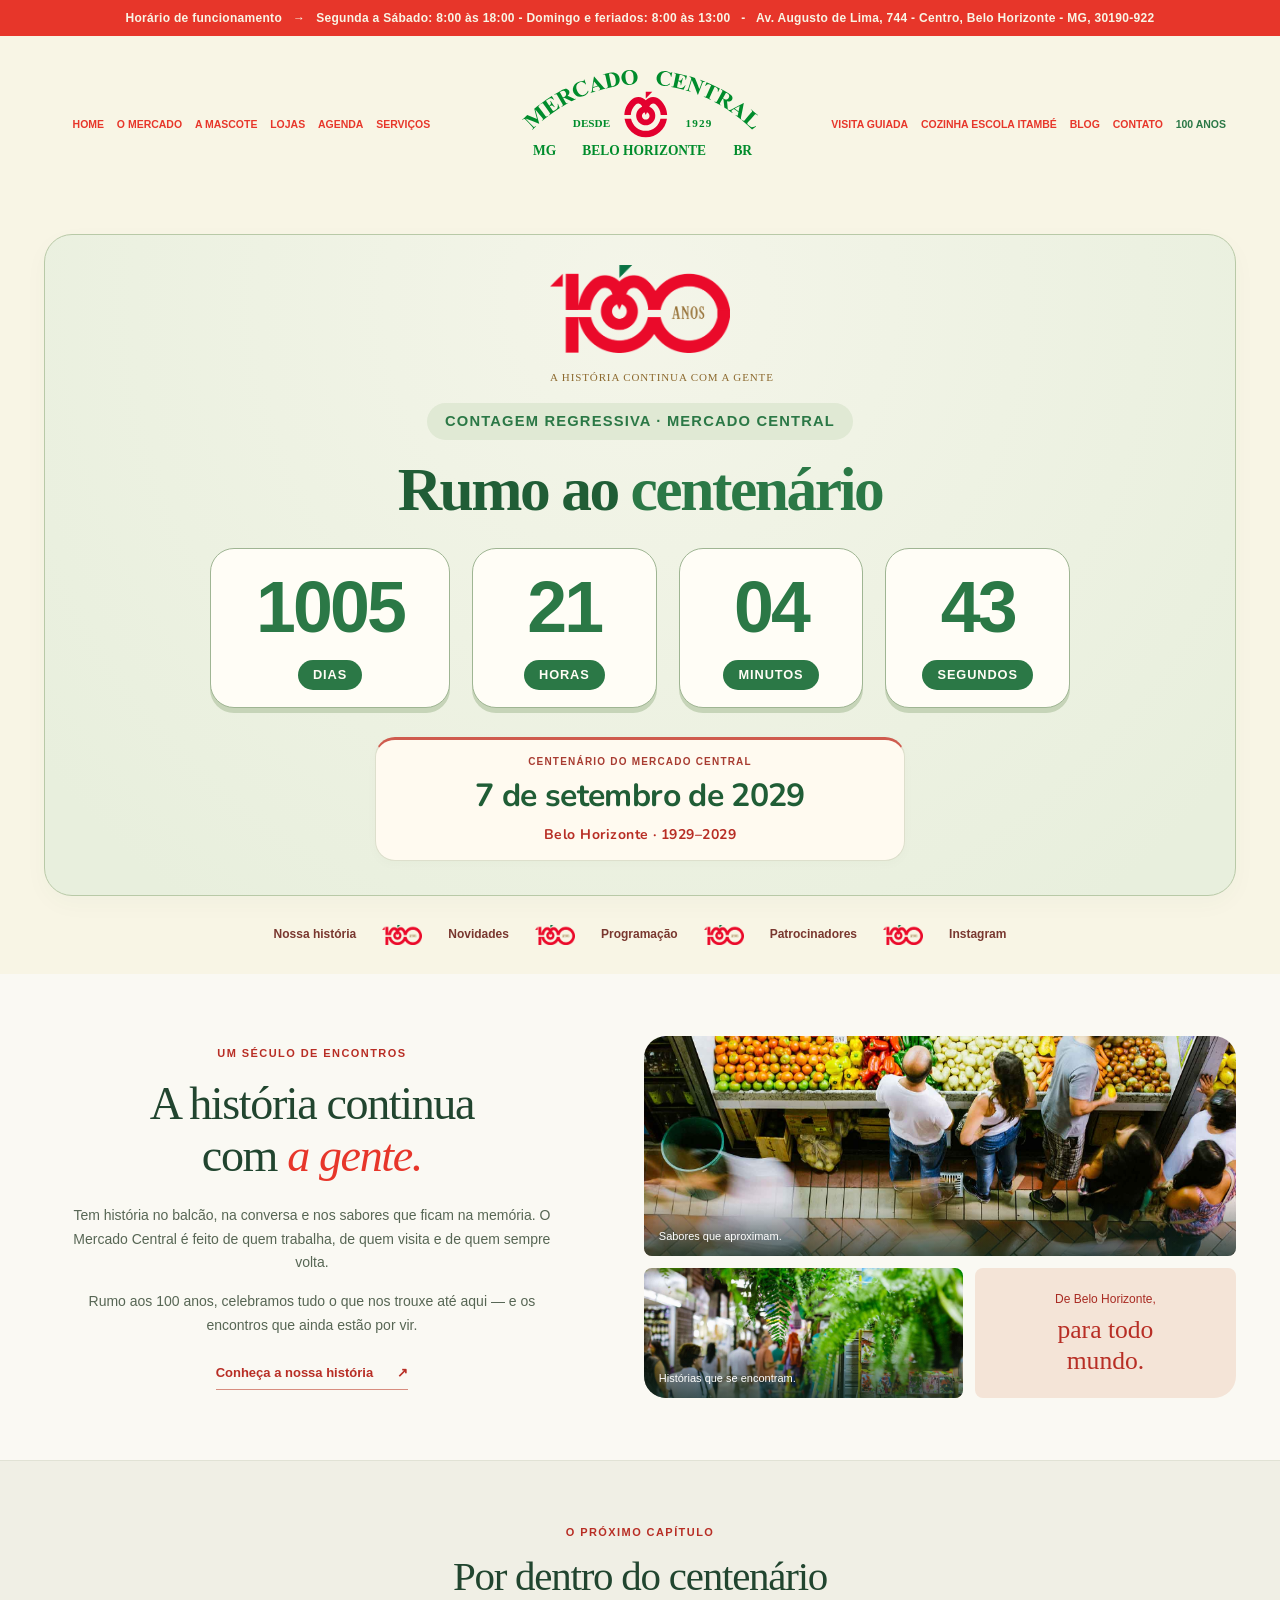
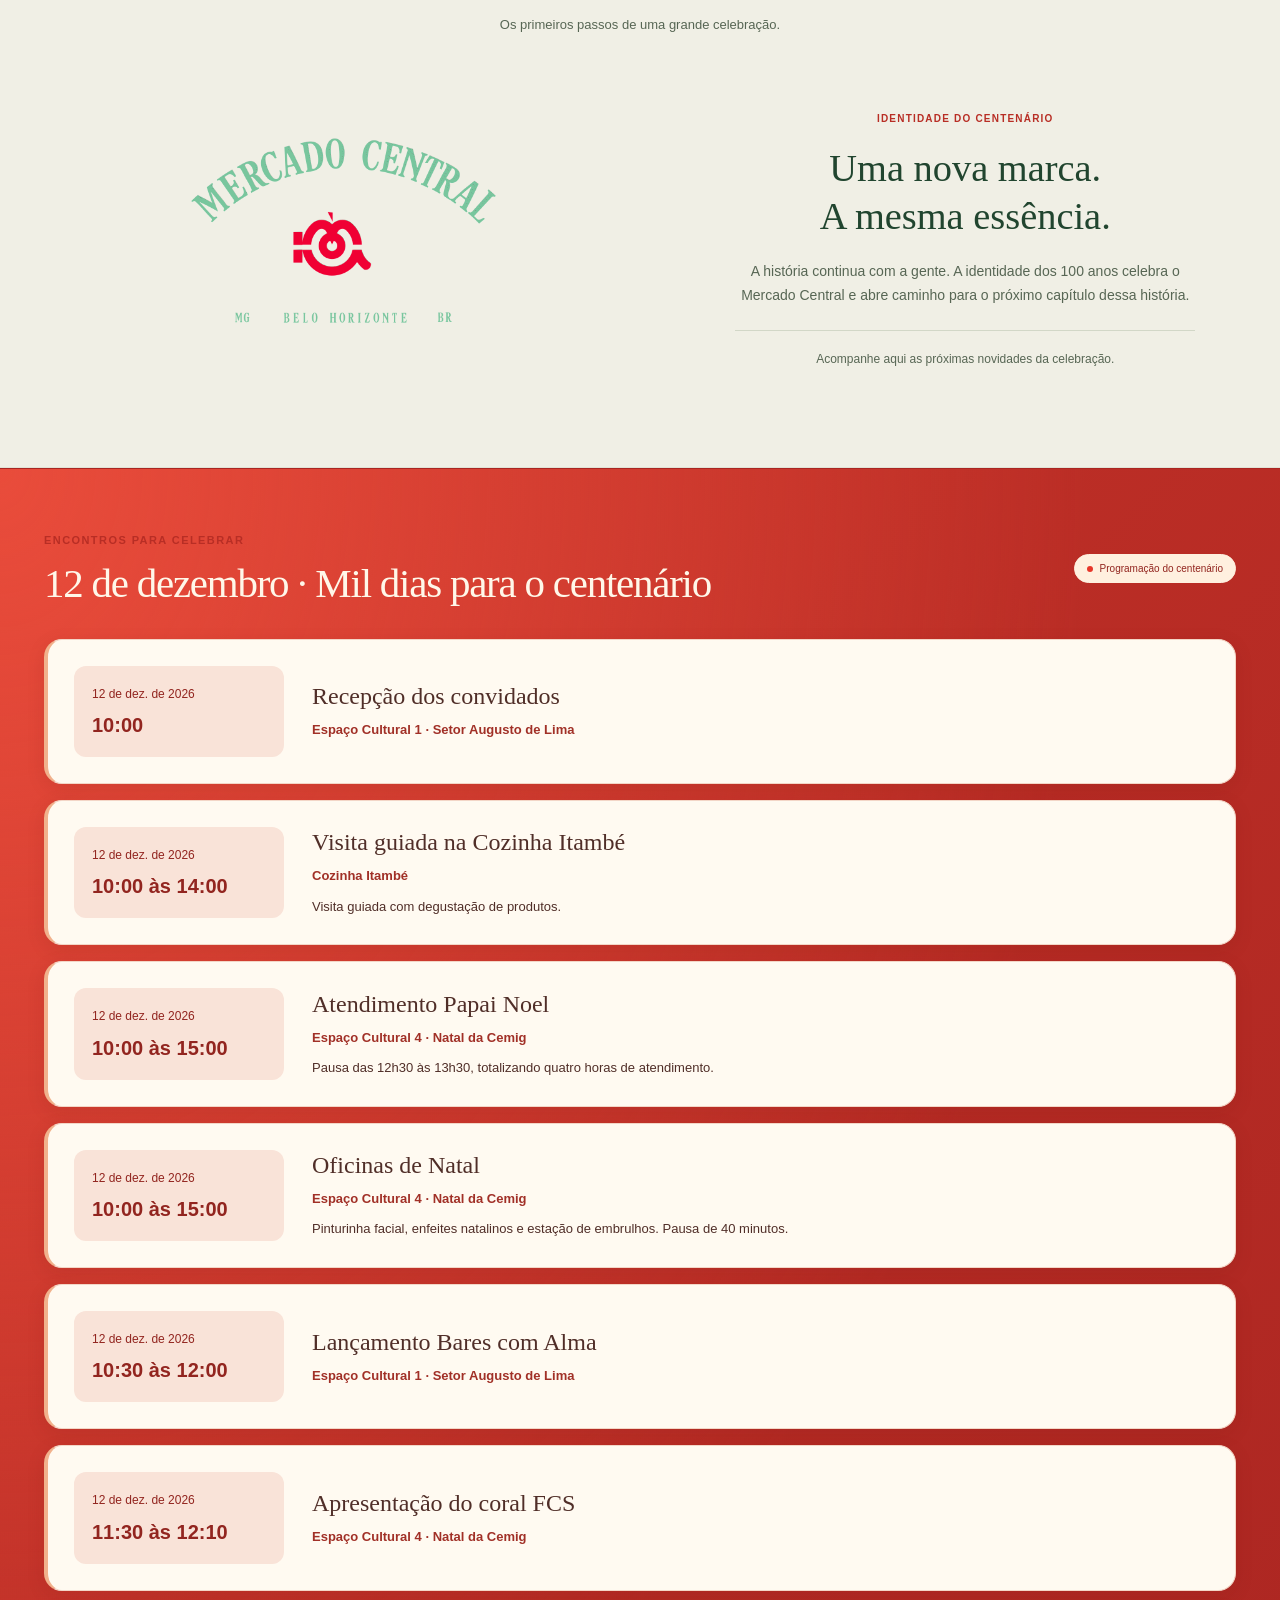
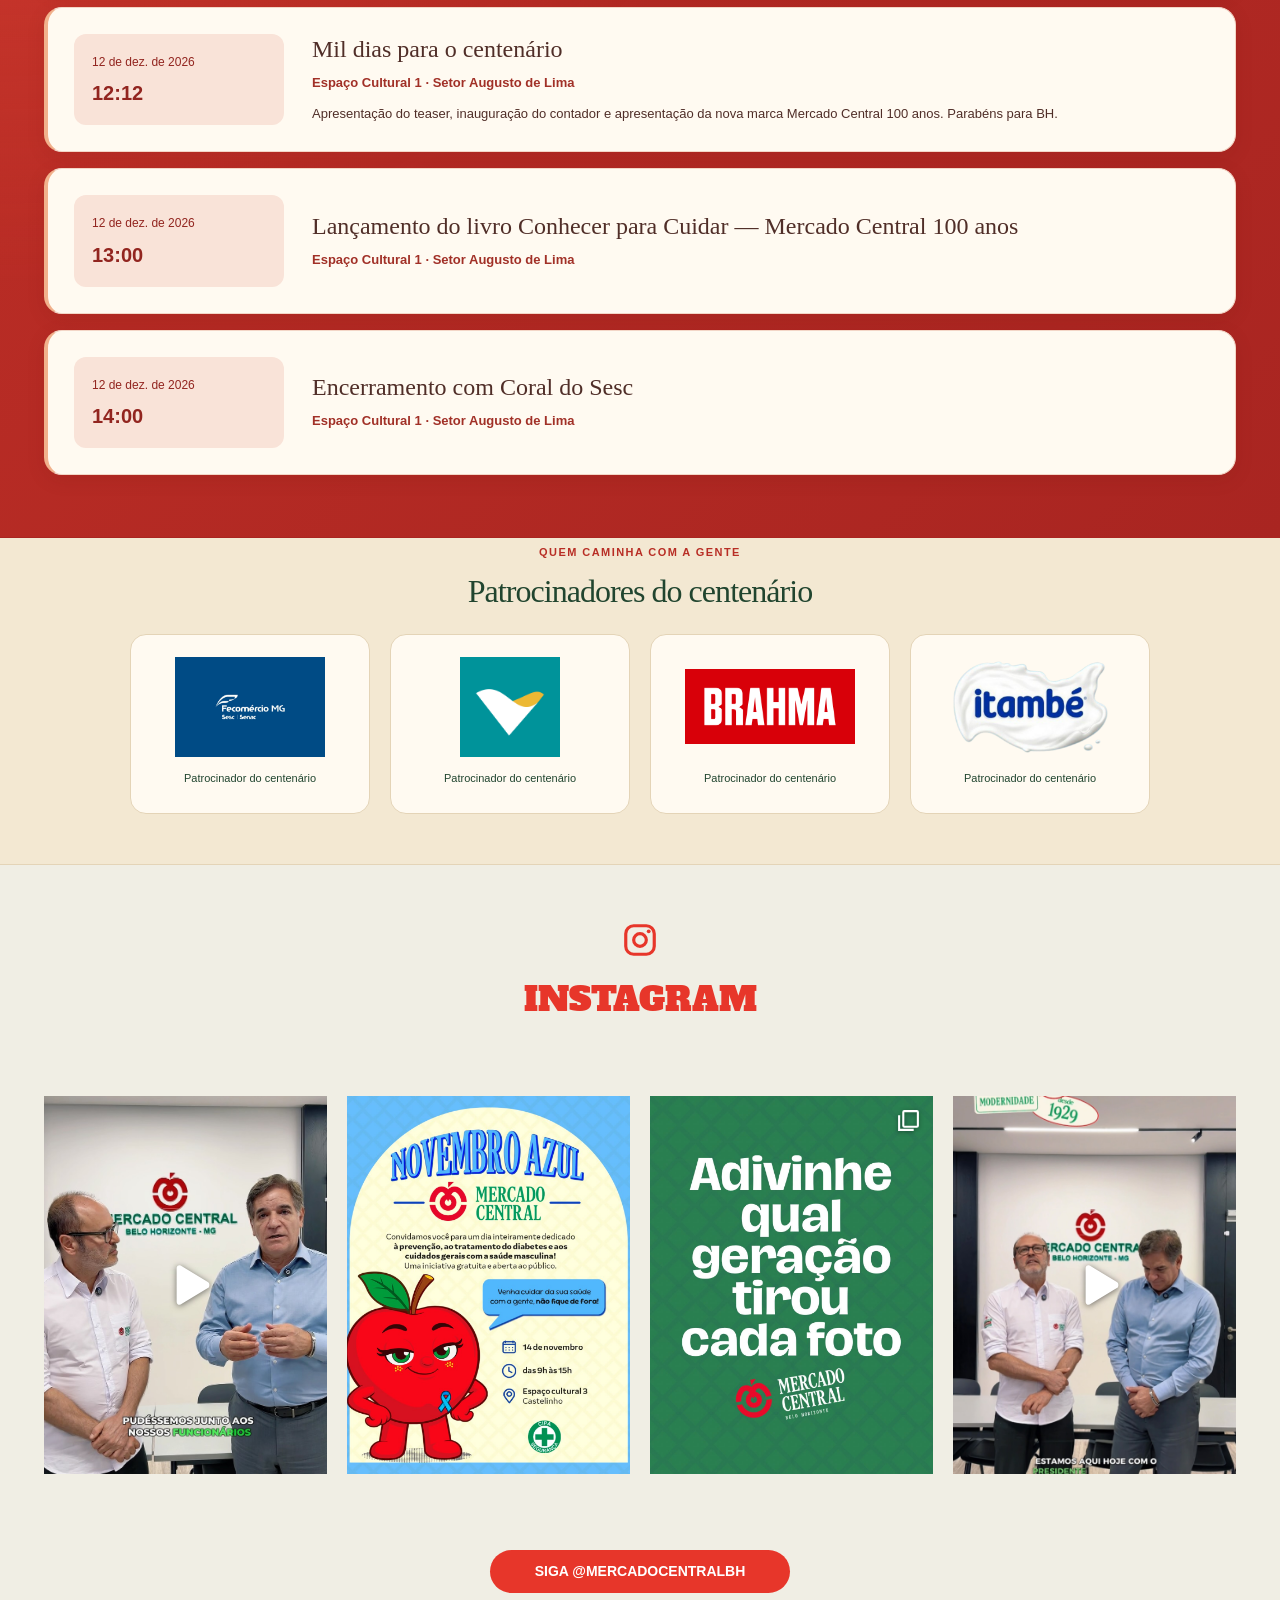
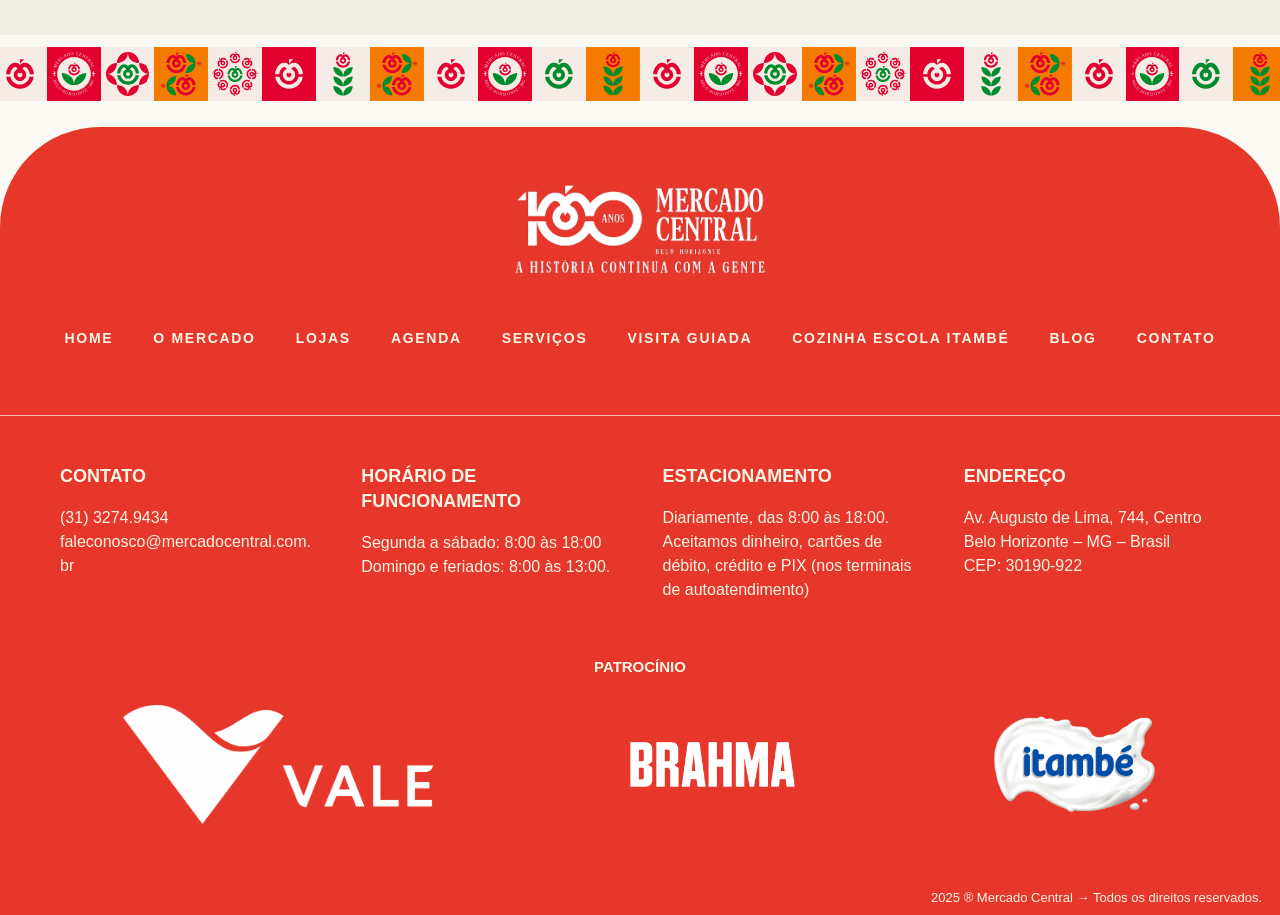
==== commit b5147b4e: "Atualiza identidade visual e ajusta layout responsivo" ====
--- a/centenario/index.html
+++ b/centenario/index.html
@@ -4,7 +4,7 @@
 <meta charset="utf-8"><meta name="viewport" content="width=device-width,initial-scale=1">
 <title>100 anos · Mercado Central de Belo Horizonte</title>
 <meta name="description" content="A história continua com a gente. Acompanhe a contagem regressiva e as novidades do centenário do Mercado Central, em 7 de setembro de 2029.">
-<link rel="stylesheet" href="styles.css?v=instagram-modelo-7"><script src="conteudo.js" defer></script><script src="script.js" defer></script>
+<link rel="stylesheet" href="styles.css?v=selo-menu-20261117-3"><script src="conteudo.js" defer></script><script src="script.js" defer></script>
 </head>
 <body>
 <a class="skip" href="#conteudo">Pular para o conteúdo</a>
@@ -21,15 +21,15 @@
 </div></header>
 <main id="conteudo">
 <section class="hero" id="centenario" aria-labelledby="timer-title">
-<div class="container countdown-wrap"><div class="countdown-heading"><div class="countdown-emblem centenary-emblem"><img src="assets/marca-100-transparente.png" width="950" height="470" alt="Marca dos 100 anos do Mercado Central"></div><span class="eyebrow">Contagem regressiva · Mercado Central</span><h1 id="timer-title">Rumo ao <em>centenário</em></h1></div><div class="timer" role="timer" aria-labelledby="timer-title"><div><strong data-unit="days">—</strong><span>Dias</span></div><i aria-hidden="true">:</i><div><strong data-unit="hours">—</strong><span>Horas</span></div><i aria-hidden="true">:</i><div><strong data-unit="minutes">—</strong><span>Minutos</span></div><i aria-hidden="true">:</i><div><strong data-unit="seconds">—</strong><span>Segundos</span></div></div><div class="centenary-date"><span>Centenário do Mercado Central</span><time datetime="2029-09-07">7 de setembro de 2029</time><small>Belo Horizonte · 1929–2029</small></div><p id="celebration" hidden>Chegou o centenário. Vamos celebrar essa história!</p><noscript><p>O centenário será em 7 de setembro de 2029. Ative o JavaScript para acompanhar a contagem regressiva.</p></noscript></div>
+<div class="container countdown-wrap"><div class="countdown-heading"><div class="countdown-emblem centenary-emblem"><img src="assets/identidade/selo-100.png" width="400" height="195" alt="Marca dos 100 anos do Mercado Central"><span class="brand-tagline">A história continua com a gente</span></div><span class="eyebrow">Contagem regressiva · Mercado Central</span><h1 id="timer-title">Rumo ao <em>centenário</em></h1></div><div class="timer" role="timer" aria-labelledby="timer-title"><div><strong data-unit="days">—</strong><span>Dias</span></div><i aria-hidden="true">:</i><div><strong data-unit="hours">—</strong><span>Horas</span></div><i aria-hidden="true">:</i><div><strong data-unit="minutes">—</strong><span>Minutos</span></div><i aria-hidden="true">:</i><div><strong data-unit="seconds">—</strong><span>Segundos</span></div></div><div class="centenary-date"><span>Centenário do Mercado Central</span><time datetime="2029-09-07">7 de setembro de 2029</time><small>Belo Horizonte · 1929–2029</small></div><p id="celebration" hidden>Chegou o centenário. Vamos celebrar essa história!</p><noscript><p>O centenário será em 7 de setembro de 2029. Ative o JavaScript para acompanhar a contagem regressiva.</p></noscript></div>
 
-<nav class="section-nav container" aria-label="Explore o centenário"><a href="#historia">Nossa história</a><img class="nav-mini-logo" src="assets/simbolo-mercado-vermelho.svg" alt="" aria-hidden="true" width="18" height="18"><a href="#novidades">Novidades</a><img class="nav-mini-logo" src="assets/simbolo-mercado-vermelho.svg" alt="" aria-hidden="true" width="18" height="18"><a href="#programacao">Programação</a><img class="nav-mini-logo" src="assets/simbolo-mercado-vermelho.svg" alt="" aria-hidden="true" width="18" height="18"><a href="#patrocinadores">Patrocinadores</a><img class="nav-mini-logo" src="assets/simbolo-mercado-vermelho.svg" alt="" aria-hidden="true" width="18" height="18"><a href="#instagram">Instagram</a></nav>
+<nav class="section-nav container" aria-label="Explore o centenário"><a href="#historia">Nossa história</a><img class="nav-mini-logo" src="assets/identidade/selo-100.png?v=3" alt="" aria-hidden="true" width="20" height="20"><a href="#novidades">Novidades</a><img class="nav-mini-logo" src="assets/identidade/selo-100.png?v=3" alt="" aria-hidden="true" width="20" height="20"><a href="#programacao">Programação</a><img class="nav-mini-logo" src="assets/identidade/selo-100.png?v=3" alt="" aria-hidden="true" width="20" height="20"><a href="#patrocinadores">Patrocinadores</a><img class="nav-mini-logo" src="assets/identidade/selo-100.png?v=3" alt="" aria-hidden="true" width="20" height="20"><a href="#instagram">Instagram</a></nav>
 </section>
 <section class="container history section" id="historia" aria-labelledby="history-title">
 <div class="history-copy"><p class="eyebrow">Um século de encontros</p><h2 id="history-title">A história continua<br>com <em>a gente.</em></h2><p>Tem história no balcão, na conversa e nos sabores que ficam na memória. O Mercado Central é feito de quem trabalha, de quem visita e de quem sempre volta.</p><p>Rumo aos 100 anos, celebramos tudo o que nos trouxe até aqui — e os encontros que ainda estão por vir.</p><a class="text-link" href="https://mercadocentral.com.br/o-mercado/">Conheça a nossa história <span aria-hidden="true">↗</span></a></div>
 <div class="photo-mosaic"><figure class="photo-main"><img src="assets/mercado-7.jpg" alt="Pessoas reunidas diante de uma banca de frutas no Mercado Central" width="1920" height="651" loading="lazy"><figcaption>Sabores que aproximam.</figcaption></figure><figure class="photo-detail"><img src="assets/mercado-8.jpg" alt="Visitantes em um corredor do Mercado Central com plantas e lojas" width="1920" height="651" loading="lazy"><figcaption>Histórias que se encontram.</figcaption></figure><div class="photo-signature"><span>De Belo Horizonte,</span><strong>para todo mundo.</strong></div></div>
 </section>
-<section class="news-band" id="novidades" aria-labelledby="news-title"><div class="container section news"><div class="section-top"><div><p class="eyebrow">O próximo capítulo</p><h2 id="news-title">Por dentro do centenário</h2></div><p class="small-note">Os primeiros passos de uma grande celebração.</p></div><div class="news-layout"><figure class="film"><video autoplay muted loop playsinline preload="auto" aria-label="Animação da identidade dos 100 anos do Mercado Central"><source src="assets/centenario.mp4" type="video/mp4">Seu navegador não reproduz este vídeo. <a href="assets/centenario.mp4">Baixar vídeo do centenário</a>.</video></figure><div class="news-copy"><span class="editorial-label">Identidade do centenário</span><h3>Uma nova marca.<br>A mesma essência.</h3><p>A história continua com a gente. A identidade dos 100 anos celebra o Mercado Central e abre caminho para o próximo capítulo dessa história.</p><div id="news-list" class="content-list"></div><p id="news-empty" class="publication-note">Acompanhe aqui as próximas novidades da celebração.</p></div></div></div></section>
+<section class="news-band" id="novidades" aria-labelledby="news-title"><div class="container section news"><div class="section-top"><div><p class="eyebrow">O próximo capítulo</p><h2 id="news-title">Por dentro do centenário</h2></div><p class="small-note">Os primeiros passos de uma grande celebração.</p></div><div class="news-layout"><figure class="film"><img class="brand-animation" src="assets/marca-centenario.gif" alt="Animação da nova marca do centenário do Mercado Central" width="1920" height="1080"></figure><div class="news-copy"><span class="editorial-label">Identidade do centenário</span><h3>Uma nova marca.<br>A mesma essência.</h3><p>A história continua com a gente. A identidade dos 100 anos celebra o Mercado Central e abre caminho para o próximo capítulo dessa história.</p><div id="news-list" class="content-list"></div><p id="news-empty" class="publication-note">Acompanhe aqui as próximas novidades da celebração.</p></div></div></div></section>
 
 <section class="program section" id="programacao" aria-labelledby="program-title"><div class="container"><div class="section-top"><div><p class="eyebrow">Encontros para celebrar</p><h2 id="program-title">12 de dezembro · Mil dias para o centenário</h2></div><span class="status">Programação em construção</span></div><div id="agenda-list" class="content-list"></div><div class="empty-state" id="agenda-empty"><span class="empty-symbol" aria-hidden="true">✳</span><div><h3>Estamos preparando essa celebração.</h3><p>A programação especial será divulgada aqui, com datas, horários e detalhes de cada atividade.</p></div><span class="outline-label">Em breve</span></div></div></section>
 <section class="partners section" id="patrocinadores" aria-labelledby="partners-title"><div class="container"><div class="section-top"><div><p class="eyebrow">Quem caminha com a gente</p><h2 id="partners-title">Patrocinadores do centenário</h2></div></div><div id="partners-list" class="partners-list"></div><div id="partners-empty" class="partners-empty"><p>Os patrocinadores e apoiadores do centenário serão apresentados aqui após a confirmação.</p><span class="outline-label">Em breve</span></div></div></section>
@@ -37,7 +37,7 @@
 </main>
 <div class="footer-mosaic" aria-hidden="true"></div>
 <footer class="official-footer" aria-label="Rodapé do Mercado Central">
-<div class="footer-brand"><a href="https://mercadocentral.com.br/" aria-label="Mercado Central — página inicial"><img src="assets/mercado_symbol_timeline_cream.svg" width="80" height="80" alt="Mercado Central" loading="lazy"></a></div>
+<div class="footer-brand"><a href="https://mercadocentral.com.br/" aria-label="Mercado Central — página inicial"><img src="assets/identidade/marca-horizontal-branca.png" width="80" height="80" alt="Mercado Central" loading="lazy"></a></div>
 <nav class="footer-menu" aria-label="Navegação do rodapé"><a href="https://mercadocentral.com.br/">Home</a><a href="https://mercadocentral.com.br/o-mercado/">O Mercado</a><a href="https://maps.zapt.tech/#/place/-ovrfpo6grsruykjigqr/map/0?currentFloatView=interestListView">Lojas</a><a href="https://mercadocentral.com.br/agenda/">Agenda</a><a href="https://mercadocentral.com.br/servicos/">Serviços</a><a href="https://mercadocentral.com.br/visita-guiada/">Visita Guiada</a><a href="https://mercadocentral.com.br/cozinha-escola-itambe/">Cozinha Escola Itambé</a><a href="https://mercadocentral.com.br/blog/">Blog</a><a href="https://mercadocentral.com.br/contato/">Contato</a></nav>
 <div class="footer-info">
 <div><h2>Contato</h2><p><a href="tel:+553132749434">(31) 3274.9434</a><br><a href="mailto:faleconosco@mercadocentral.com.br">faleconosco@mercadocentral.com.br</a></p></div>
@@ -51,7 +51,7 @@
 <aside class="floating-countdown" hidden aria-label="Contagem regressiva do centenário">
 <button class="floating-close" type="button" aria-label="Ocultar mini cronômetro">×</button>
 <a class="floating-link" href="#centenario" aria-label="Voltar ao cronômetro principal">
-<span class="floating-heading"><img src="assets/simbolo-mercado-verde.svg" alt="" width="20" height="20"><span class="floating-title">Rumo aos 100 anos</span></span>
+<span class="floating-heading"><img src="assets/identidade/selo-100.png" alt="" width="20" height="20"><span class="floating-title">Rumo aos 100 anos</span></span>
 <span class="floating-units" role="timer" aria-live="off" aria-label="Tempo até o centenário"><span><b data-unit="days">—</b><small>d</small></span><span><b data-unit="hours">—</b><small>h</small></span><span><b data-unit="minutes">—</b><small>m</small></span><span><b data-unit="seconds">—</b><small>s</small></span></span>
 </a></aside>
 </div>
--- a/centenario/styles.css
+++ b/centenario/styles.css
@@ -29,6 +29,7 @@
 .mc100-page .header-inner{width:100%;max-width:1600px;margin:auto;display:grid;grid-template-columns:minmax(0,1fr) clamp(220px,23vw,350px) minmax(0,1fr);align-items:center;padding:10px;min-height:178px}
 .mc100-page .brand{grid-column:2;grid-row:1;justify-self:center;width:80%;padding-bottom:19px}
 .mc100-page .brand img{width:100%;height:130px;object-fit:contain}
+
 .mc100-page #centenario-menu{display:contents}
 .mc100-page .nav-side{display:flex;justify-content:center;align-items:center;flex-wrap:nowrap;gap:clamp(8px,1vw,18px);padding:10px 8px;min-width:0}
 .mc100-page .nav-left{grid-column:1;grid-row:1}
@@ -74,8 +75,9 @@
 /* Animação da marca integrada à seção editorial. */
 .mc100-page .news-band{background:#f0efe5;border-block:1px solid #e1e2d5;scroll-margin-top:20px}
 .mc100-page .news-layout{display:grid;grid-template-columns:1.05fr .95fr;gap:52px;align-items:center;margin-top:32px}
-.mc100-page .film{min-width:0;background:#e8e8e3;border-radius:20px;overflow:hidden}
-.mc100-page .film video{width:100%;aspect-ratio:16/9;object-fit:contain;background:#e8e8e3}
+.mc100-page .film{min-width:0;background:transparent;overflow:hidden}
+.mc100-page .film video{width:100%;aspect-ratio:16/9;object-fit:contain;background:transparent;filter:brightness(1.12);mix-blend-mode:multiply}
+.mc100-page .film .brand-animation{width:100%;aspect-ratio:16/9;object-fit:contain;mix-blend-mode:multiply}
 .mc100-page .news-copy{text-align:center;max-width:460px;margin:auto}
 .mc100-page .editorial-label{display:inline-block;font-size:10px;font-weight:700;letter-spacing:.12em;text-transform:uppercase;color:#5b6e49}
 .mc100-page .news-copy h3{font-size:clamp(29px,3vw,40px);margin:14px 0 20px}
@@ -169,7 +171,6 @@
 .mc100-page .photo-signature span{font-size:10px}
 .mc100-page .photo-signature strong{font-size:22px}
 .mc100-page .news-layout{gap:25px;margin-top:25px}
-.mc100-page .film{border-radius:16px}
 .mc100-page .program .section-top{flex-direction:column;text-align:center;gap:16px}
 .mc100-page .empty-state{flex-direction:column;text-align:center;gap:13px;padding:21px 18px}
 .mc100-page .empty-state .outline-label{margin-left:0}
@@ -228,6 +229,7 @@
 .mc100-page .official-footer{background:var(--red);color:var(--cream);border-radius:100px 100px 0 0;padding:58px 0 0}
 .mc100-page .footer-brand{display:flex;justify-content:center}
 .mc100-page .footer-brand img{width:80px;height:80px;object-fit:contain}
+.mc100-page .official-footer .footer-brand img{content:url("assets/identidade/marca-vertical-escura.png")}
 .mc100-page .footer-menu{display:flex;flex-wrap:wrap;align-items:center;justify-content:center;gap:20px 40px;padding:56px 35px 66px;border-bottom:1px solid #f8f5e5b3}
 .mc100-page .footer-menu a{font:700 14px/1.4 Arial,sans-serif;letter-spacing:1.7px;text-transform:uppercase;text-align:center}
 .mc100-page .footer-menu a:hover{color:#f3d095}
@@ -360,3 +362,59 @@
 }
 
 @media(max-width:480px){.mc100-page .agenda-date{flex-direction:column;align-items:flex-start;gap:6px}}
+
+/* Identidade oficial: arquivos recortados, proporções preservadas. */
+.mc100-page .official-header .brand img{content:normal;width:100%;height:auto;max-height:130px;object-fit:contain}
+.mc100-page .official-footer .footer-brand img{content:normal;width:250px;height:auto;max-width:75vw;object-fit:contain}
+.mc100-page .countdown-emblem.centenary-emblem{width:240px;max-width:75%;}
+.mc100-page .centenary-emblem img{width:100%;height:auto;}
+.mc100-page .film .brand-animation{filter:brightness(1.12);mix-blend-mode:multiply;height:auto;}
+@media(max-width:640px){.mc100-page .countdown-emblem.centenary-emblem{width:200px}.mc100-page .official-footer .footer-brand img{width:210px}}
+
+.mc100-page .section-nav .nav-mini-logo{width:32px;height:22px;object-fit:contain}
+.mc100-page .floating-heading img{width:34px;height:22px;object-fit:contain;filter:none}
+
+/* Navegação e contador compacto: vinho e dourado da identidade. */
+.mc100-page .section-nav{color:#79372f}
+.mc100-page .section-nav a:hover{color:#a16f29}
+.mc100-page .floating-countdown{background:#fff8e9;border-color:#cbb184;box-shadow:0 5px 20px #63362720}
+.mc100-page .floating-countdown .floating-link,
+.mc100-page .floating-countdown .floating-heading,
+.mc100-page .floating-countdown .floating-title,
+.mc100-page .floating-countdown .floating-units,
+.mc100-page .floating-countdown .floating-units b,
+.mc100-page .floating-countdown .floating-close{color:#79372f}
+.mc100-page .floating-countdown .floating-units small{color:#826027}
+.mc100-page .floating-link:hover{background:#f5e9d2}
+
+.mc100-page .brand-tagline{display:block;margin-top:16px;color:#8c692e;font:normal 12px/1.5 Georgia,serif;letter-spacing:.12em;text-transform:uppercase;white-space:nowrap}
+@media(max-width:640px){.mc100-page .brand-tagline{font-size:10px;letter-spacing:.09em}}
+
+/* Marcas pequenas e enquadramento dos patrocinadores. */
+.mc100-page .header-tagline{display:block;margin-top:10px;text-align:center;color:#8c692e;font:normal 10px/1.5 Georgia,serif;letter-spacing:.09em;text-transform:uppercase}
+.mc100-page .nav-separator{color:#a58042;font-size:8px;line-height:1}
+.mc100-page .countdown-emblem.centenary-emblem{width:220px}
+.mc100-page .brand-tagline{font-size:11px;letter-spacing:.08em}
+.mc100-page .partner img{width:170px;height:100px;object-fit:contain;transform:none}
+.mc100-page .partner img[src$="patrocinador-itambe-ajustado.png"]{width:155px;height:100px;object-fit:contain;transform:none}
+@media(max-width:640px){.mc100-page .nav-separator{display:none}.mc100-page .countdown-emblem.centenary-emblem{width:190px}.mc100-page .brand-tagline{font-size:10px}.mc100-page .header-tagline{font-size:9px;letter-spacing:.04em}}
+
+/* Alinhamento da navegação e das marcas. */
+.mc100-page .section-nav{gap:14px 26px;align-items:center;justify-content:center}
+.mc100-page .section-nav a{display:inline-flex;align-items:center;justify-content:center;min-height:32px;line-height:1.4;border-bottom:1px solid transparent}
+.mc100-page .section-nav .nav-mini-logo{display:block;width:20px;height:20px;object-fit:contain;flex:0 0 20px}
+.mc100-page .partners-list{align-items:stretch}
+.mc100-page .partner{align-items:center}
+.mc100-page .partner p{width:100%;min-height:2em}
+.mc100-page .program .section-top>div{min-width:0}
+.mc100-page .program .status{flex-shrink:0}
+@media(max-width:800px){.mc100-page .program .section-top{flex-direction:column;align-items:center;text-align:center;gap:16px}}
+@media(max-width:640px){.mc100-page .section-nav{gap:8px 14px}.mc100-page .section-nav .nav-mini-logo{display:none}}
+
+.mc100-page .section-nav .nav-mini-logo{width:24px;height:24px;flex-basis:24px}
+@media(max-width:640px){.mc100-page .section-nav .nav-mini-logo{display:none}}
+
+.mc100-page .countdown-emblem.centenary-emblem{width:180px}
+.mc100-page .section-nav .nav-mini-logo{width:40px;height:24px;flex-basis:40px;object-fit:contain}
+@media(max-width:640px){.mc100-page .countdown-emblem.centenary-emblem{width:160px}.mc100-page .section-nav .nav-mini-logo{display:none}}
+@media(max-width:360px){.mc100-page .timer span{font-size:8px;padding:4px 6px;letter-spacing:0}.mc100-page .timer{gap:8px}}
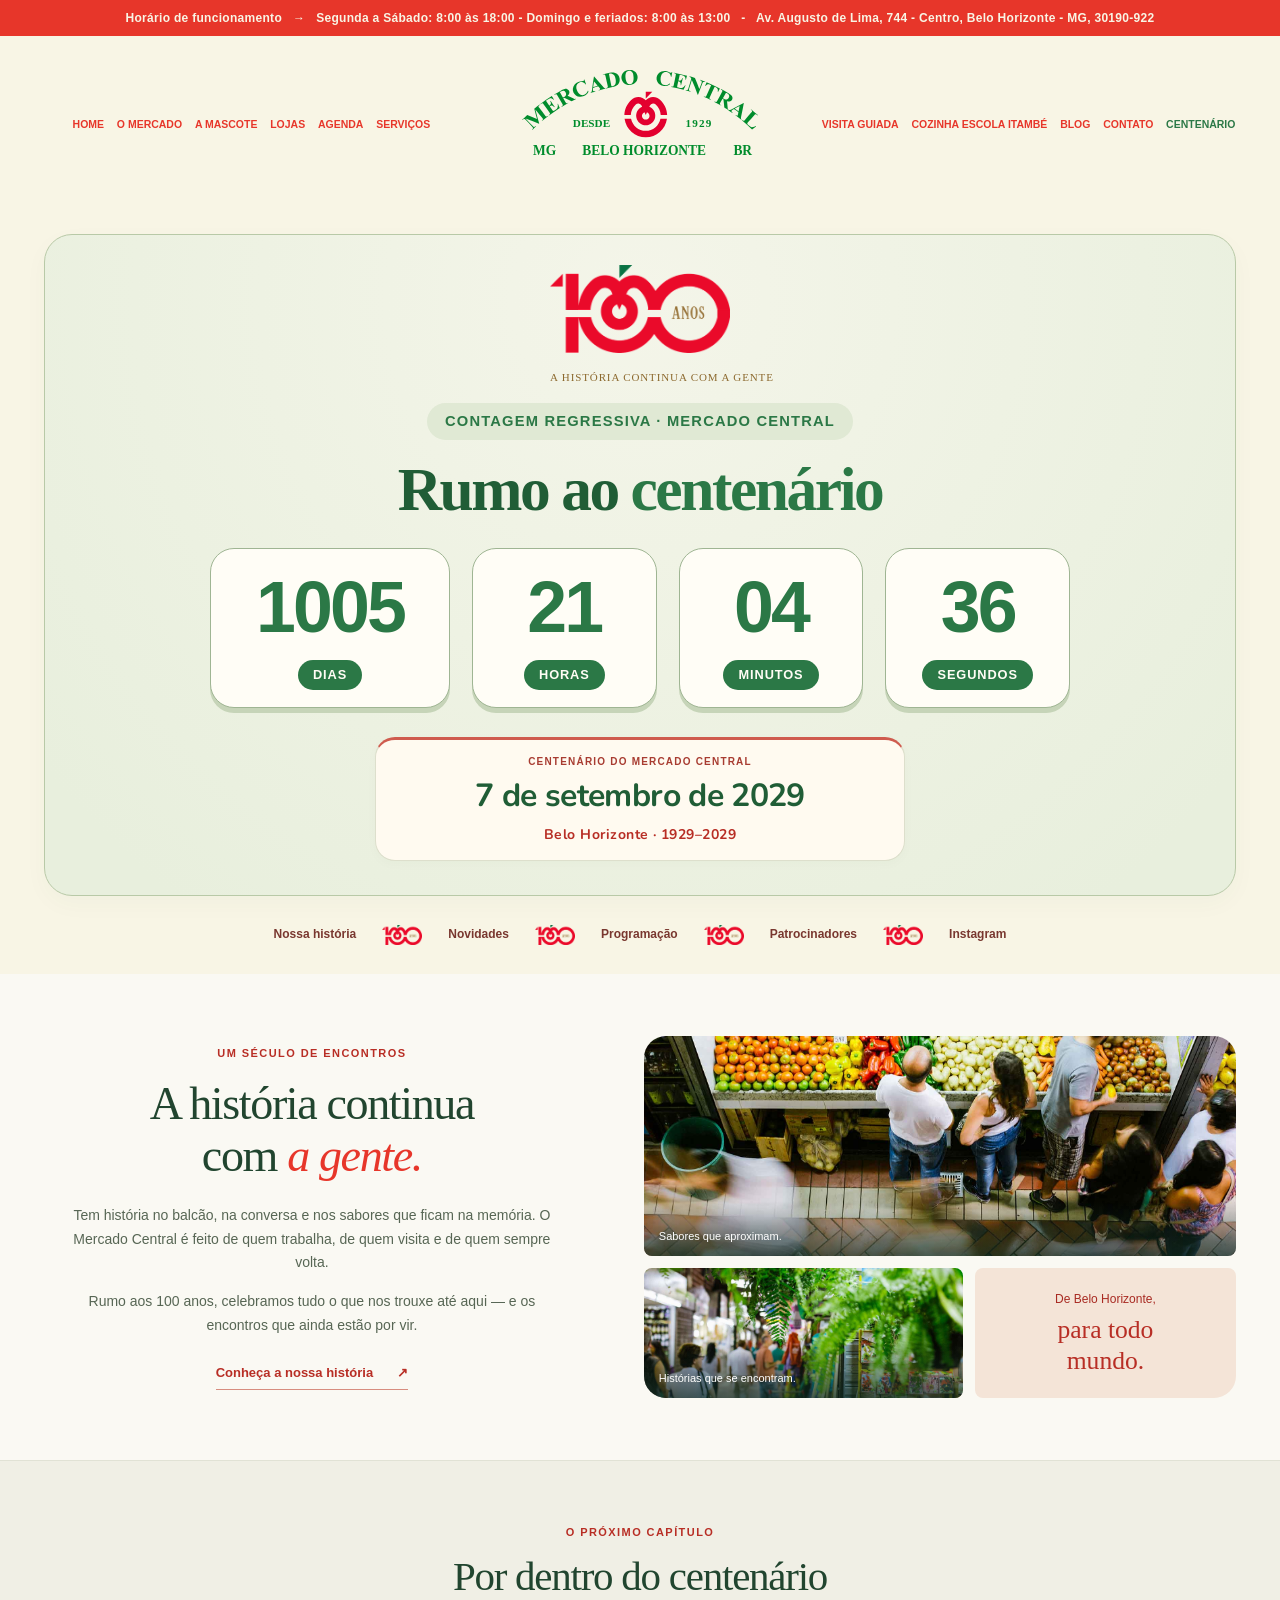
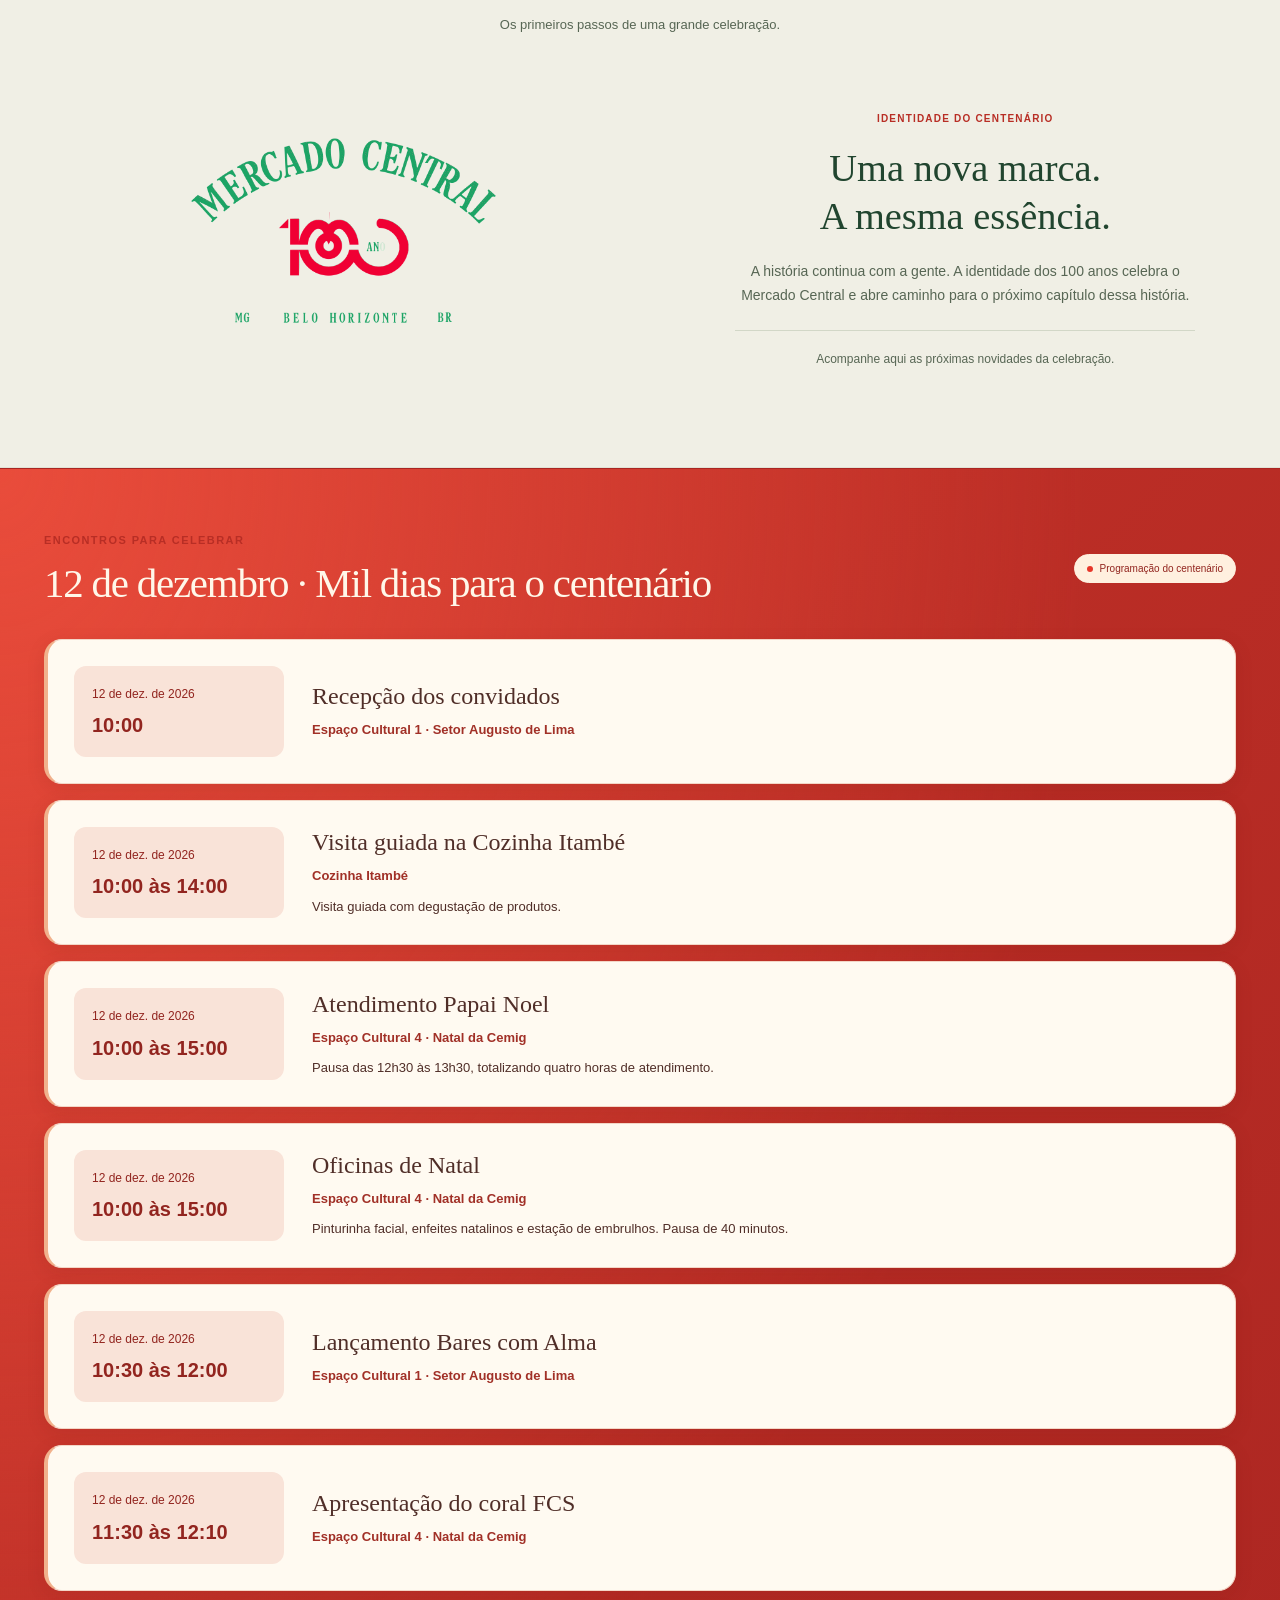
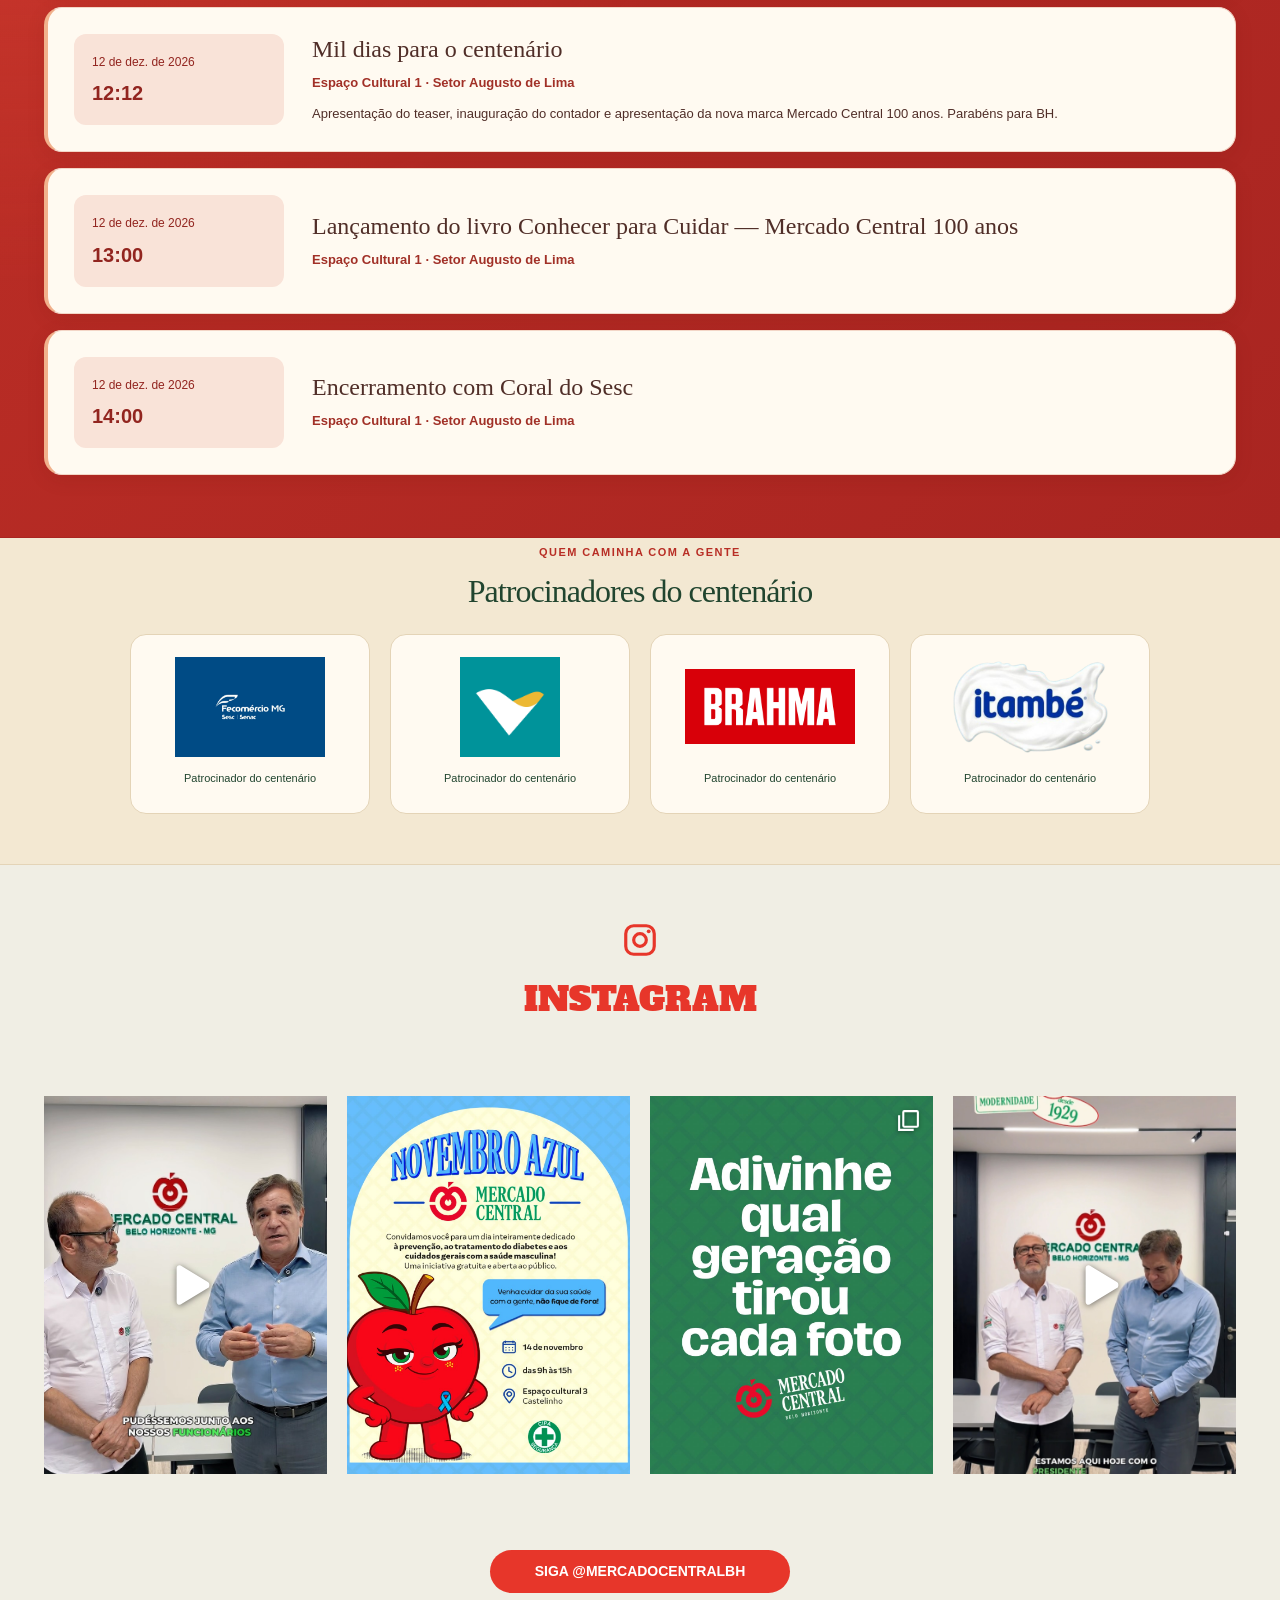
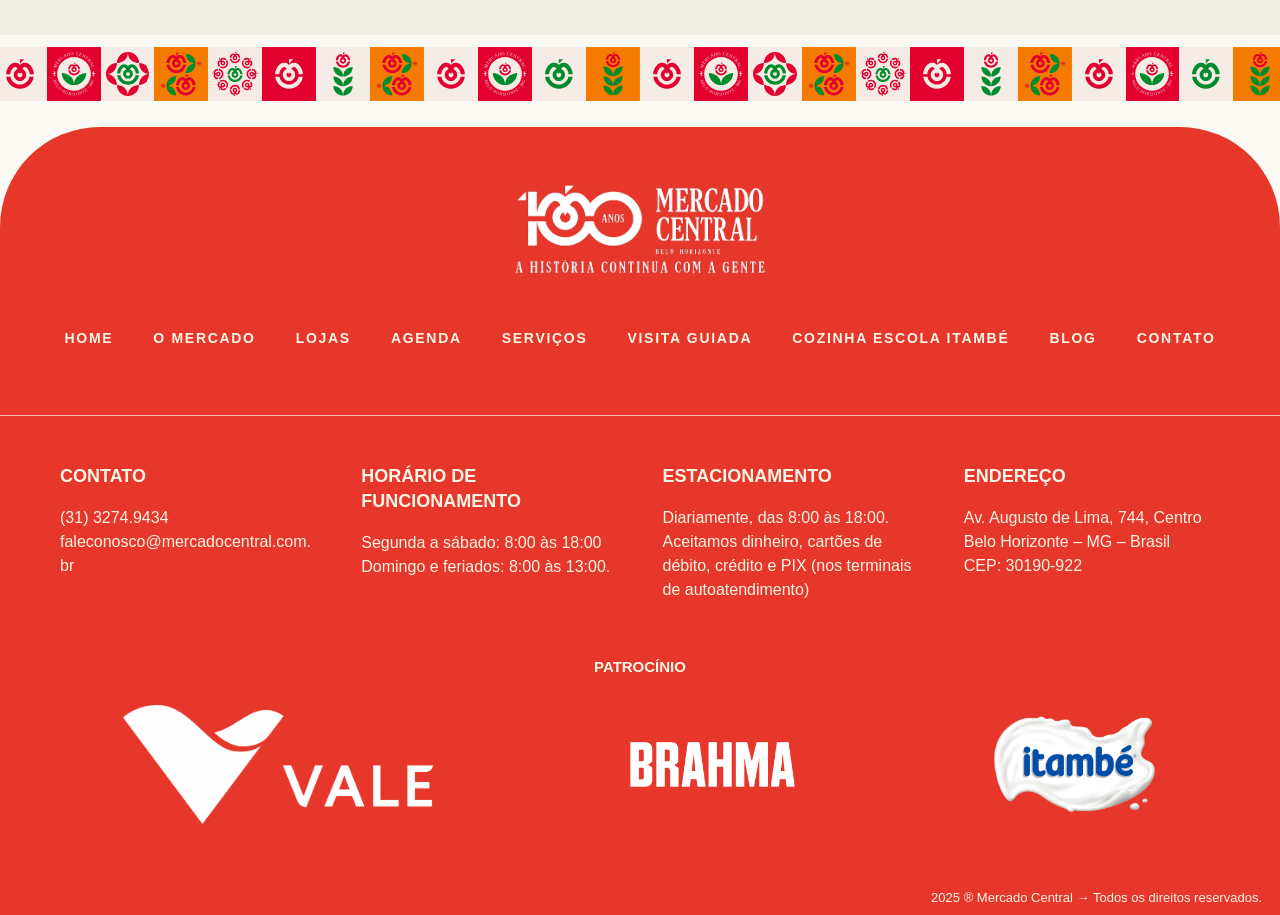
==== commit 0b209ac3: "Renomeia item do menu para Centenario" ====
--- a/centenario/index.html
+++ b/centenario/index.html
@@ -16,7 +16,7 @@
 <button class="menu-toggle" type="button" aria-expanded="false" aria-controls="centenario-menu" aria-label="Abrir menu principal"><svg viewBox="0 0 24 24" width="26" height="26" aria-hidden="true"><path d="M3 5h18M3 12h18M3 19h18" fill="none" stroke="currentColor" stroke-width="2.5"/></svg></button>
 <nav id="centenario-menu" aria-label="Menu principal">
 <div class="nav-side nav-left"><a href="https://mercadocentral.com.br/">Home</a><a href="https://mercadocentral.com.br/o-mercado/">O Mercado</a><a href="https://mercadocentral.com.br/mascote">A Mascote</a><a href="https://maps.zapt.tech/#/place/-ovrfpo6grsruykjigqr/map/0?currentFloatView=interestListView">Lojas</a><a href="https://mercadocentral.com.br/agenda/">Agenda</a><a href="https://mercadocentral.com.br/servicos/">Serviços</a></div>
-<div class="nav-side nav-right"><a href="https://mercadocentral.com.br/visita-guiada/">Visita Guiada</a><a href="https://mercadocentral.com.br/cozinha-escola-itambe/">Cozinha Escola Itambé</a><a href="https://mercadocentral.com.br/blog/">Blog</a><a href="https://mercadocentral.com.br/contato/">Contato</a><a href="#centenario" aria-current="page">100 anos</a></div>
+<div class="nav-side nav-right"><a href="https://mercadocentral.com.br/visita-guiada/">Visita Guiada</a><a href="https://mercadocentral.com.br/cozinha-escola-itambe/">Cozinha Escola Itambé</a><a href="https://mercadocentral.com.br/blog/">Blog</a><a href="https://mercadocentral.com.br/contato/">Contato</a><a href="#centenario" aria-current="page">Centenário</a></div>
 </nav>
 </div></header>
 <main id="conteudo">
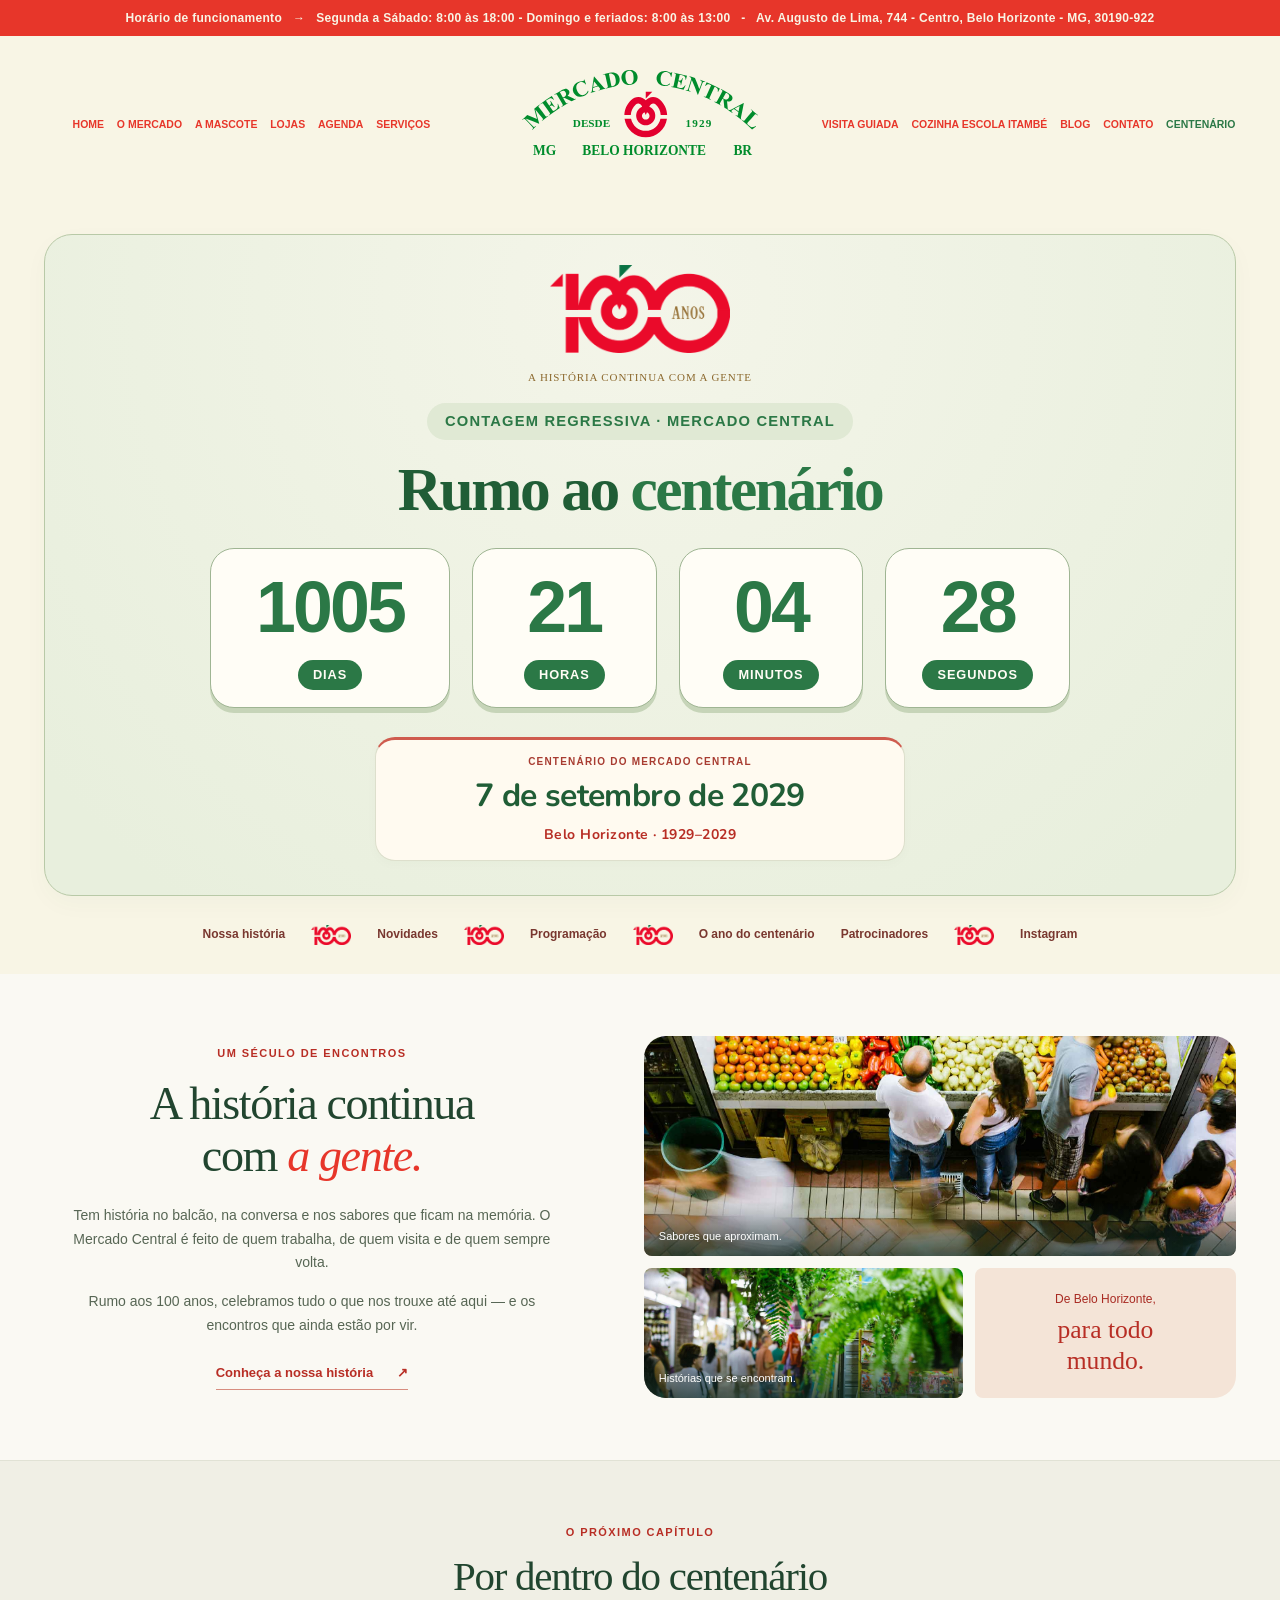
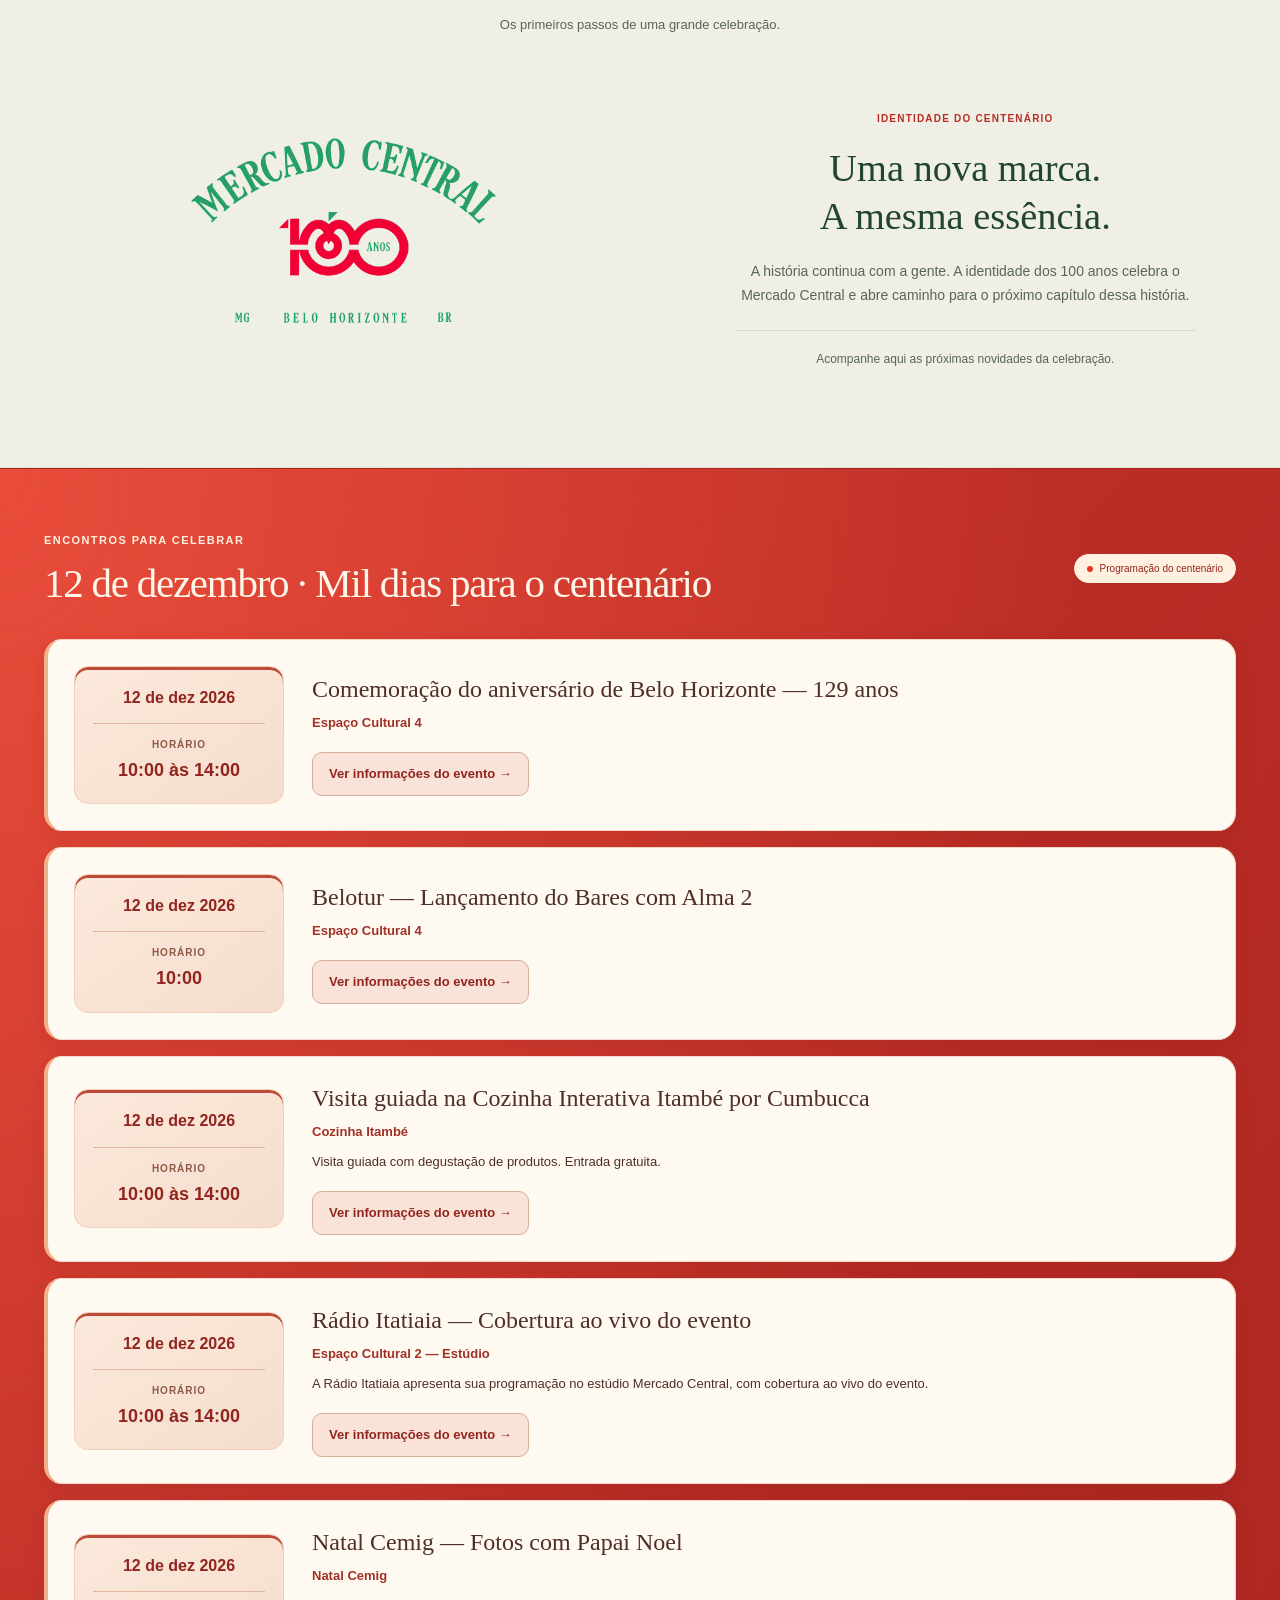
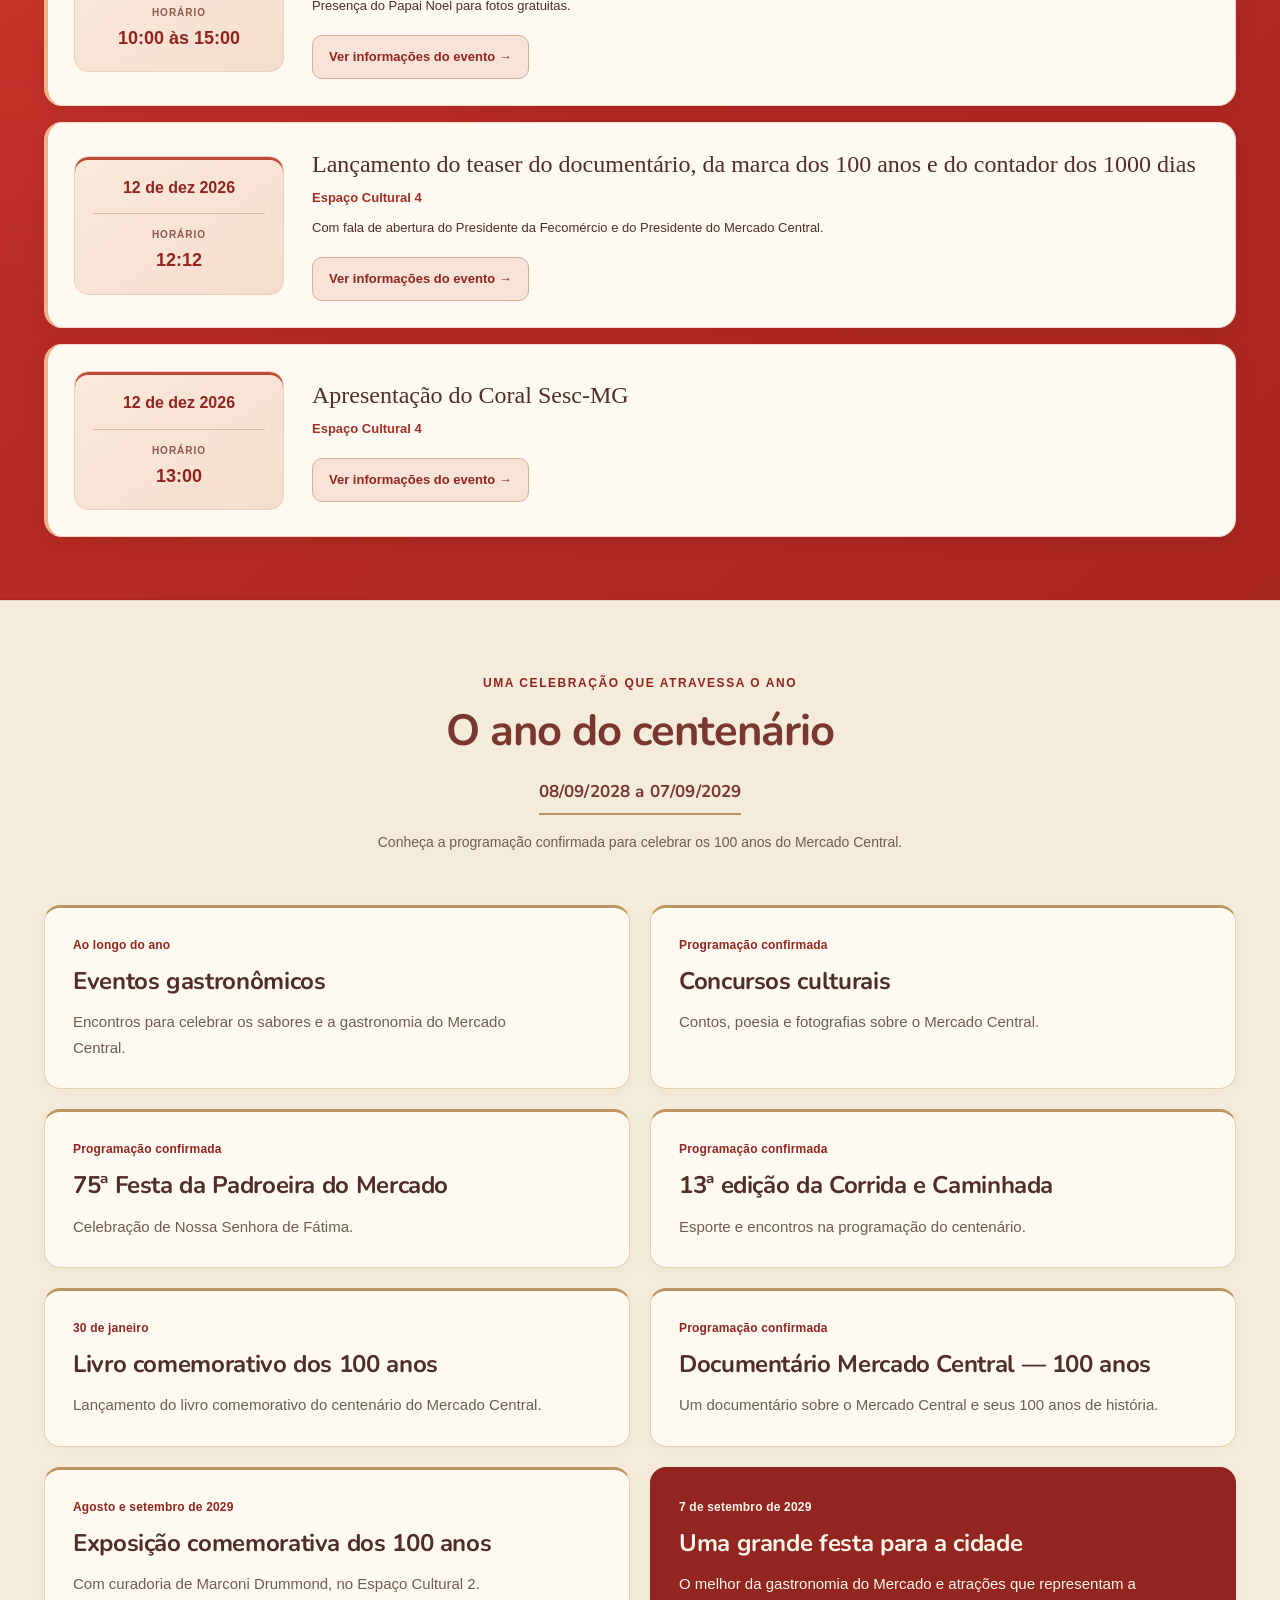
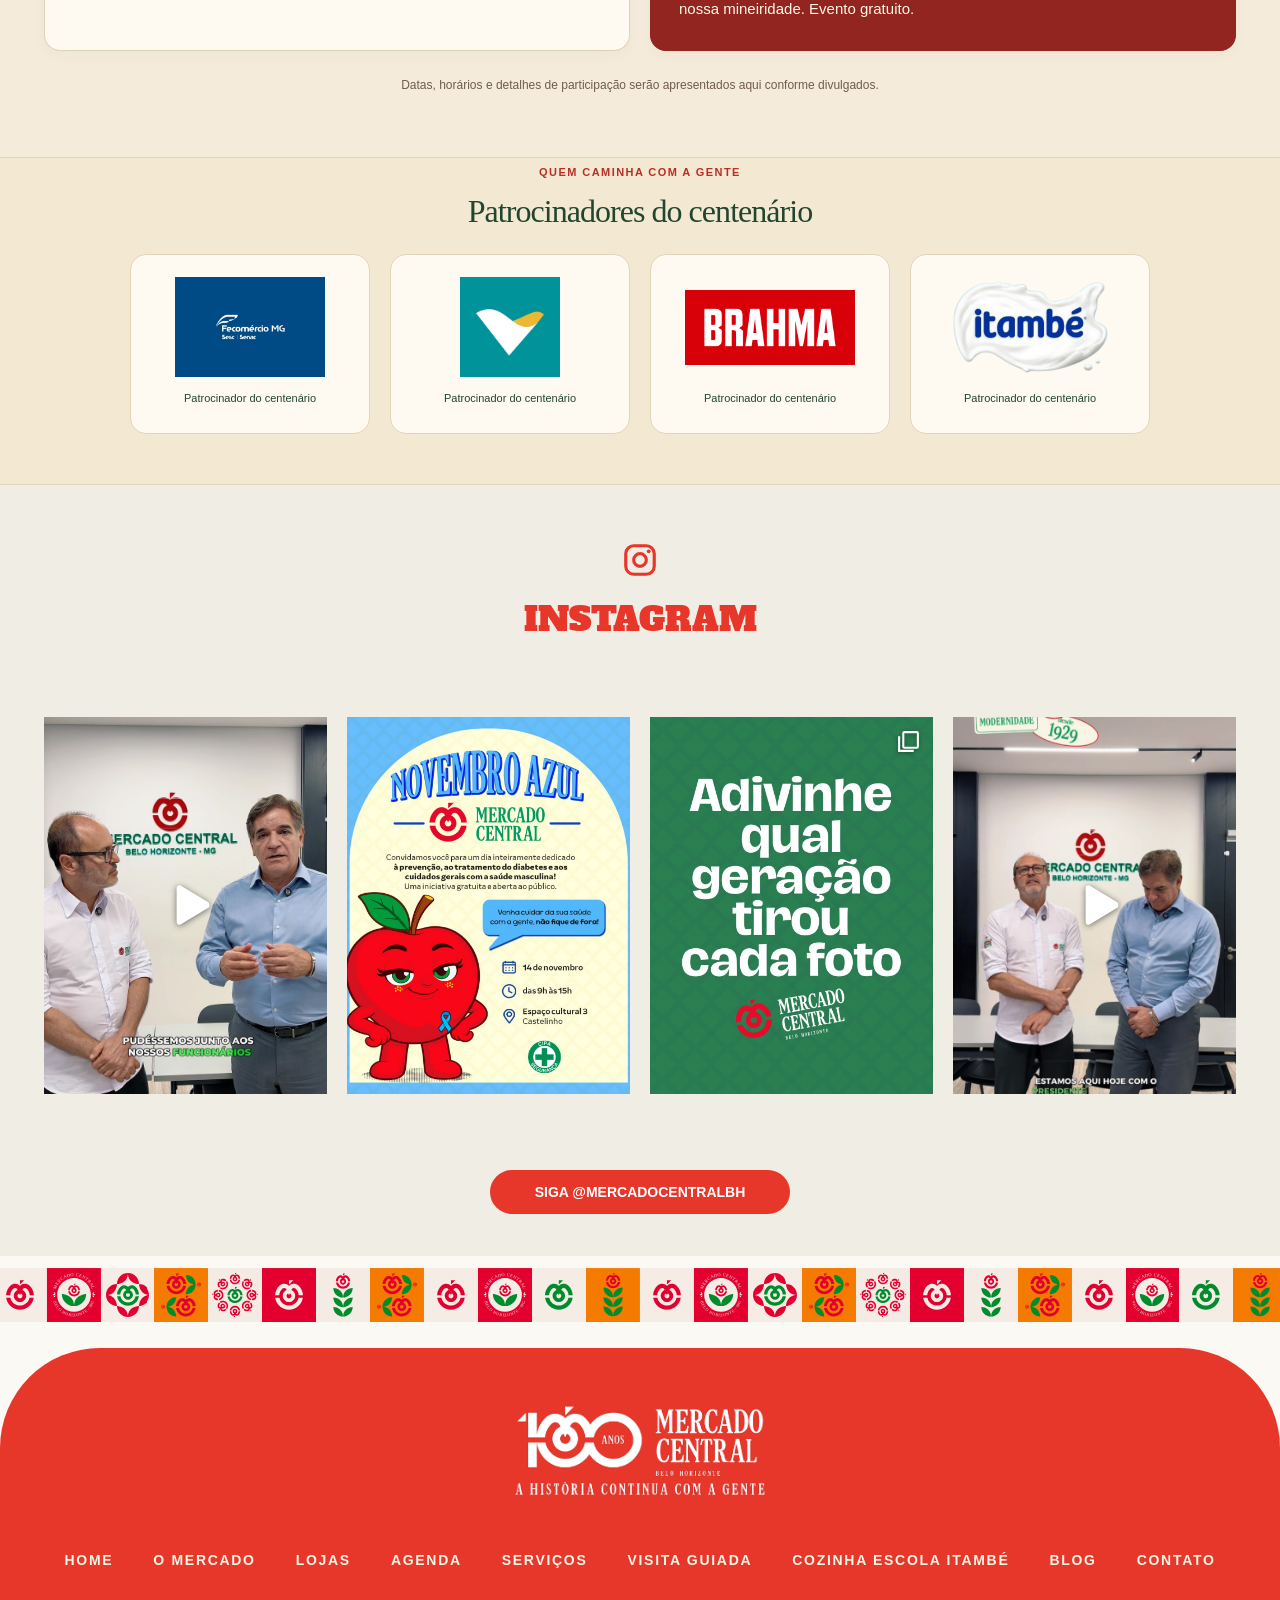
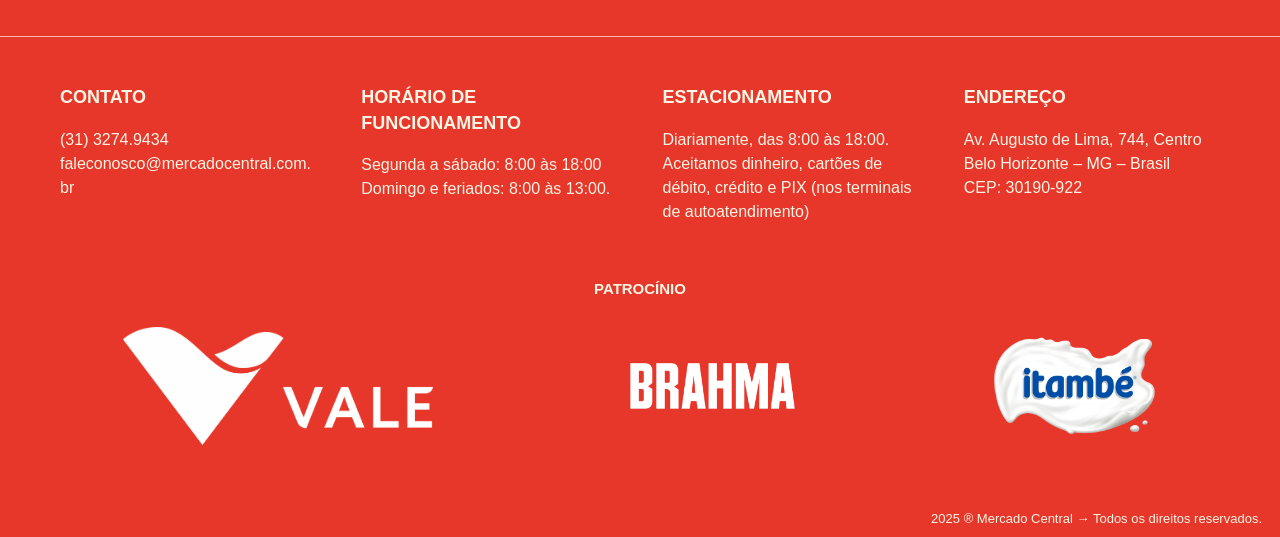
==== commit 39a7f65c: "Organiza programacao anual e detalhes dos eventos para apresentacao" ====
--- a/centenario/index.html
+++ b/centenario/index.html
@@ -4,7 +4,7 @@
 <meta charset="utf-8"><meta name="viewport" content="width=device-width,initial-scale=1">
 <title>100 anos · Mercado Central de Belo Horizonte</title>
 <meta name="description" content="A história continua com a gente. Acompanhe a contagem regressiva e as novidades do centenário do Mercado Central, em 7 de setembro de 2029.">
-<link rel="stylesheet" href="styles.css?v=selo-menu-20261117-3"><script src="conteudo.js" defer></script><script src="script.js" defer></script>
+<link rel="stylesheet" href="styles.css?v=apresentacao-20261118"><script src="conteudo.js?v=apresentacao-20261118" defer></script><script src="script.js?v=apresentacao-20261118" defer></script>
 </head>
 <body>
 <a class="skip" href="#conteudo">Pular para o conteúdo</a>
@@ -23,7 +23,7 @@
 <section class="hero" id="centenario" aria-labelledby="timer-title">
 <div class="container countdown-wrap"><div class="countdown-heading"><div class="countdown-emblem centenary-emblem"><img src="assets/identidade/selo-100.png" width="400" height="195" alt="Marca dos 100 anos do Mercado Central"><span class="brand-tagline">A história continua com a gente</span></div><span class="eyebrow">Contagem regressiva · Mercado Central</span><h1 id="timer-title">Rumo ao <em>centenário</em></h1></div><div class="timer" role="timer" aria-labelledby="timer-title"><div><strong data-unit="days">—</strong><span>Dias</span></div><i aria-hidden="true">:</i><div><strong data-unit="hours">—</strong><span>Horas</span></div><i aria-hidden="true">:</i><div><strong data-unit="minutes">—</strong><span>Minutos</span></div><i aria-hidden="true">:</i><div><strong data-unit="seconds">—</strong><span>Segundos</span></div></div><div class="centenary-date"><span>Centenário do Mercado Central</span><time datetime="2029-09-07">7 de setembro de 2029</time><small>Belo Horizonte · 1929–2029</small></div><p id="celebration" hidden>Chegou o centenário. Vamos celebrar essa história!</p><noscript><p>O centenário será em 7 de setembro de 2029. Ative o JavaScript para acompanhar a contagem regressiva.</p></noscript></div>
 
-<nav class="section-nav container" aria-label="Explore o centenário"><a href="#historia">Nossa história</a><img class="nav-mini-logo" src="assets/identidade/selo-100.png?v=3" alt="" aria-hidden="true" width="20" height="20"><a href="#novidades">Novidades</a><img class="nav-mini-logo" src="assets/identidade/selo-100.png?v=3" alt="" aria-hidden="true" width="20" height="20"><a href="#programacao">Programação</a><img class="nav-mini-logo" src="assets/identidade/selo-100.png?v=3" alt="" aria-hidden="true" width="20" height="20"><a href="#patrocinadores">Patrocinadores</a><img class="nav-mini-logo" src="assets/identidade/selo-100.png?v=3" alt="" aria-hidden="true" width="20" height="20"><a href="#instagram">Instagram</a></nav>
+<nav class="section-nav container" aria-label="Explore o centenário"><a href="#historia">Nossa história</a><img class="nav-mini-logo" src="assets/identidade/selo-100.png?v=3" alt="" aria-hidden="true" width="20" height="20"><a href="#novidades">Novidades</a><img class="nav-mini-logo" src="assets/identidade/selo-100.png?v=3" alt="" aria-hidden="true" width="20" height="20"><a href="#programacao">Programação</a><img class="nav-mini-logo" src="assets/identidade/selo-100.png?v=3" alt="" aria-hidden="true" width="20" height="20"><a href="#ano-centenario">O ano do centenário</a><a href="#patrocinadores">Patrocinadores</a><img class="nav-mini-logo" src="assets/identidade/selo-100.png?v=3" alt="" aria-hidden="true" width="20" height="20"><a href="#instagram">Instagram</a></nav>
 </section>
 <section class="container history section" id="historia" aria-labelledby="history-title">
 <div class="history-copy"><p class="eyebrow">Um século de encontros</p><h2 id="history-title">A história continua<br>com <em>a gente.</em></h2><p>Tem história no balcão, na conversa e nos sabores que ficam na memória. O Mercado Central é feito de quem trabalha, de quem visita e de quem sempre volta.</p><p>Rumo aos 100 anos, celebramos tudo o que nos trouxe até aqui — e os encontros que ainda estão por vir.</p><a class="text-link" href="https://mercadocentral.com.br/o-mercado/">Conheça a nossa história <span aria-hidden="true">↗</span></a></div>
@@ -32,6 +32,7 @@
 <section class="news-band" id="novidades" aria-labelledby="news-title"><div class="container section news"><div class="section-top"><div><p class="eyebrow">O próximo capítulo</p><h2 id="news-title">Por dentro do centenário</h2></div><p class="small-note">Os primeiros passos de uma grande celebração.</p></div><div class="news-layout"><figure class="film"><img class="brand-animation" src="assets/marca-centenario.gif" alt="Animação da nova marca do centenário do Mercado Central" width="1920" height="1080"></figure><div class="news-copy"><span class="editorial-label">Identidade do centenário</span><h3>Uma nova marca.<br>A mesma essência.</h3><p>A história continua com a gente. A identidade dos 100 anos celebra o Mercado Central e abre caminho para o próximo capítulo dessa história.</p><div id="news-list" class="content-list"></div><p id="news-empty" class="publication-note">Acompanhe aqui as próximas novidades da celebração.</p></div></div></div></section>
 
 <section class="program section" id="programacao" aria-labelledby="program-title"><div class="container"><div class="section-top"><div><p class="eyebrow">Encontros para celebrar</p><h2 id="program-title">12 de dezembro · Mil dias para o centenário</h2></div><span class="status">Programação em construção</span></div><div id="agenda-list" class="content-list"></div><div class="empty-state" id="agenda-empty"><span class="empty-symbol" aria-hidden="true">✳</span><div><h3>Estamos preparando essa celebração.</h3><p>A programação especial será divulgada aqui, com datas, horários e detalhes de cada atividade.</p></div><span class="outline-label">Em breve</span></div></div></section>
+<section class="centenary-plan section" id="ano-centenario" aria-labelledby="plan-title"><div class="container"><div class="section-top"><div><p class="eyebrow">Uma celebração que atravessa o ano</p><h2 id="plan-title">O ano do centenário</h2></div><p class="plan-range">08/09/2028 a 07/09/2029</p><p class="small-note">Conheça a programação confirmada para celebrar os 100 anos do Mercado Central.</p></div><div class="centenary-plan-grid"><article class="centenary-plan-card"><p class="plan-period">Ao longo do ano</p><h3>Eventos gastronômicos</h3><p>Encontros para celebrar os sabores e a gastronomia do Mercado Central.</p></article><article class="centenary-plan-card"><p class="plan-period">Programação confirmada</p><h3>Concursos culturais</h3><p>Contos, poesia e fotografias sobre o Mercado Central.</p></article><article class="centenary-plan-card"><p class="plan-period">Programação confirmada</p><h3>75ª Festa da Padroeira do Mercado</h3><p>Celebração de Nossa Senhora de Fátima.</p></article><article class="centenary-plan-card"><p class="plan-period">Programação confirmada</p><h3>13ª edição da Corrida e Caminhada</h3><p>Esporte e encontros na programação do centenário.</p></article><article class="centenary-plan-card"><p class="plan-period">30 de janeiro</p><h3>Livro comemorativo dos 100 anos</h3><p>Lançamento do livro comemorativo do centenário do Mercado Central.</p></article><article class="centenary-plan-card"><p class="plan-period">Programação confirmada</p><h3>Documentário Mercado Central — 100 anos</h3><p>Um documentário sobre o Mercado Central e seus 100 anos de história.</p></article><article class="centenary-plan-card"><p class="plan-period">Agosto e setembro de 2029</p><h3>Exposição comemorativa dos 100 anos</h3><p>Com curadoria de Marconi Drummond, no Espaço Cultural 2.</p></article><article class="centenary-plan-card"><p class="plan-period">7 de setembro de 2029</p><h3>Uma grande festa para a cidade</h3><p>O melhor da gastronomia do Mercado e atrações que representam a nossa mineiridade. Evento gratuito.</p></article></div><p class="plan-note">Datas, horários e detalhes de participação serão apresentados aqui conforme divulgados.</p></div></section>
 <section class="partners section" id="patrocinadores" aria-labelledby="partners-title"><div class="container"><div class="section-top"><div><p class="eyebrow">Quem caminha com a gente</p><h2 id="partners-title">Patrocinadores do centenário</h2></div></div><div id="partners-list" class="partners-list"></div><div id="partners-empty" class="partners-empty"><p>Os patrocinadores e apoiadores do centenário serão apresentados aqui após a confirmação.</p><span class="outline-label">Em breve</span></div></div></section>
 <section class="instagram-section section" id="instagram" aria-labelledby="instagram-title"><div class="container"><div class="instagram-section-heading"><svg viewBox="0 0 24 24" width="38" height="38" aria-hidden="true"><rect x="3" y="3" width="18" height="18" rx="5" fill="none" stroke="currentColor" stroke-width="2"/><circle cx="12" cy="12" r="4" fill="none" stroke="currentColor" stroke-width="2"/><circle cx="17.5" cy="6.5" r="1.2" fill="currentColor"/></svg><h2 id="instagram-title">Instagram</h2></div><div class="instagram-gallery"><a class="instagram-tile" href="https://www.instagram.com/reel/DfnYGq1BoHB/" target="_blank" rel="noopener noreferrer" aria-label="Vídeo da visita do presidente da Fecomércio-MG ao Mercado Central — abrir no Instagram"><img src="assets/instagram-1.jpg" alt="Vídeo da visita do presidente da Fecomércio-MG ao Mercado Central" width="720" height="960" loading="lazy"><span class="instagram-play" aria-hidden="true"><svg viewBox="0 0 48 48"><path d="M15 8c0-3 3-4 5-2l25 15c2 1 2 5 0 6L20 42c-2 2-5 1-5-2Z" fill="currentColor"/></svg></span></a><a class="instagram-tile" href="https://www.instagram.com/p/DfkZ1VHx-vl/" target="_blank" rel="noopener noreferrer" aria-label="Convite para a ação de Novembro Azul no Mercado Central — abrir no Instagram"><img src="assets/instagram-2.jpg" alt="Convite para a ação de Novembro Azul no Mercado Central" width="720" height="960" loading="lazy"></a><a class="instagram-tile" href="https://www.instagram.com/p/DfaYHHTm8iP/" target="_blank" rel="noopener noreferrer" aria-label="Publicação sobre encontros entre gerações no Mercado Central — abrir no Instagram"><img src="assets/instagram-3.jpg" alt="Publicação sobre encontros entre gerações no Mercado Central" width="720" height="960" loading="lazy"><span class="instagram-carousel" aria-hidden="true"><svg viewBox="0 0 24 24"><rect x="7" y="3" width="14" height="15" rx="1" fill="none" stroke="currentColor" stroke-width="2"/><path d="M17 21H3V7" fill="none" stroke="currentColor" stroke-width="2"/></svg></span></a><a class="instagram-tile" href="https://www.instagram.com/reel/DfH34IiNvu7/" target="_blank" rel="noopener noreferrer" aria-label="Vídeo de uma conversa durante a visita da Fecomércio ao Mercado Central — abrir no Instagram"><img src="assets/instagram-4.jpg" alt="Vídeo de uma conversa durante a visita da Fecomércio ao Mercado Central" width="720" height="960" loading="lazy"><span class="instagram-play" aria-hidden="true"><svg viewBox="0 0 48 48"><path d="M15 8c0-3 3-4 5-2l25 15c2 1 2 5 0 6L20 42c-2 2-5 1-5-2Z" fill="currentColor"/></svg></span></a></div><div class="instagram-follow"><a class="button instagram-button" href="https://www.instagram.com/mercadocentralbh/" target="_blank" rel="noopener noreferrer">Siga @mercadocentralbh</a></div></div></section>
 </main>
--- a/centenario/styles.css
+++ b/centenario/styles.css
@@ -418,3 +418,65 @@
 .mc100-page .section-nav .nav-mini-logo{width:40px;height:24px;flex-basis:40px;object-fit:contain}
 @media(max-width:640px){.mc100-page .countdown-emblem.centenary-emblem{width:160px}.mc100-page .section-nav .nav-mini-logo{display:none}}
 @media(max-width:360px){.mc100-page .timer span{font-size:8px;padding:4px 6px;letter-spacing:0}.mc100-page .timer{gap:8px}}
+.mc100-page .centenary-emblem .brand-tagline{position:relative;left:50%;transform:translateX(-50%);width:max-content;max-width:none;text-align:center}
+
+.mc100-page .event-card{cursor:pointer}
+.mc100-page .event-details-button{display:inline-flex;min-height:44px;align-items:center;margin-top:12px;padding:8px 0;border:0;border-bottom:1px solid #c7a28d;background:transparent;color:#92251f;font-size:13px;font-weight:700;text-align:left;cursor:pointer}
+.mc100-page .event-dialog{box-sizing:border-box;width:min(740px,92vw);max-height:90dvh;padding:0;border:1px solid #e4d4b7;border-radius:22px;background:#fffaf1;color:#502e28;overflow:auto;overscroll-behavior:contain}
+.mc100-page .event-dialog::backdrop{background:#201711b8}
+.mc100-page .event-close{position:sticky;top:0;z-index:1;display:block;width:100%;min-height:52px;padding:12px 24px;border:0;background:#a92521;color:white;text-align:right;cursor:pointer}
+.mc100-page .event-body{padding:28px}
+.mc100-page .event-body h2{font-size:clamp(25px,4vw,34px);line-height:1.2;margin:12px 0 20px}
+.mc100-page .event-body p{margin-top:12px}
+.mc100-page .event-hour{color:#92251f;font-weight:700;font-size:20px}
+.mc100-page .event-place{font-weight:700}
+.mc100-page .event-body figure{margin:24px 0}
+.mc100-page .event-body figure img{width:100%;height:auto;border-radius:12px}
+.mc100-page .event-body figcaption,.mc100-page .event-address{font-size:12px;color:#705c50}
+@media(max-width:640px){.mc100-page .event-dialog{width:calc(100% - 16px);max-width:none;max-height:94dvh;border-radius:16px}.mc100-page .event-body{padding:22px 18px}.mc100-page .event-body .eyebrow{font-size:10px}.mc100-page .event-details-button{width:100%}}
+
+.mc100-page .event-details-button{display:flex;width:fit-content;gap:10px;min-height:44px;margin-top:18px;padding:10px 16px;border:1px solid #d6ad98;border-radius:10px;background:#f9e3d8;color:#92251f;line-height:1.4;text-decoration:none}
+.mc100-page .event-details-button:hover{background:#f2d2c1;border-color:#ad6855}
+@media(max-width:640px){.mc100-page .event-details-button{width:100%;justify-content:center;text-align:center}}
+
+
+/* Datas dos eventos: apresentação centralizada em todos os tamanhos. */
+.mc100-page .agenda-date{align-self:center;display:flex;flex-direction:column;align-items:stretch;justify-content:center;text-align:center;gap:14px;padding:20px 18px;background:linear-gradient(145deg,#fbe9db,#f5ddcd);border:1px solid #efd0bc;border-radius:14px;box-shadow:inset 0 3px 0 #be4b38}
+.mc100-page .agenda-calendar{display:flex;justify-content:center;align-items:center}
+.mc100-page .agenda-calendar b{font:700 16px/1.4 Arial,sans-serif;color:#92251f;white-space:nowrap}
+.mc100-page .agenda-schedule{display:flex;flex-direction:column;align-items:center;gap:5px;padding-top:12px;border-top:1px solid #dfb7a1}
+.mc100-page .agenda-schedule small{font-size:10px;font-weight:700;text-transform:uppercase;letter-spacing:.1em;color:#8e5a49}
+.mc100-page .agenda-schedule strong{font-size:18px;line-height:1.4;white-space:nowrap;color:#92251f}
+/* Programação anual. */
+.mc100-page .centenary-plan{background:#f4ebda;border-block:1px solid #e4d4b7}
+.mc100-page .centenary-plan>.container>.section-top{gap:16px;max-width:800px;margin:0 auto 28px;padding:10px 0 18px}
+.mc100-page .centenary-plan .section-top h2{font:700 clamp(32px,3.4vw,44px)/1.2 'Nunito Countdown',Arial,sans-serif;letter-spacing:-.025em;color:#79372f;margin-top:12px;text-wrap:balance}
+.mc100-page .centenary-plan .eyebrow{color:#92251f;font-size:12px;letter-spacing:.13em}
+.mc100-page .centenary-plan .plan-range{display:inline-block;padding:6px 0 10px;border-bottom:2px solid #bc9660;font:700 17px/1.4 'Nunito Countdown',Arial,sans-serif;color:#79372f;letter-spacing:.01em}
+.mc100-page .centenary-plan .section-top .small-note{max-width:570px;font-size:14px;line-height:1.7;color:#705c50}
+.mc100-page .centenary-plan-grid{display:grid;grid-template-columns:repeat(2,minmax(0,1fr));align-items:stretch;gap:20px;margin-top:32px}
+.mc100-page .centenary-plan-card{min-width:0;padding:28px;border:1px solid #e2d2b5;border-top:3px solid #bc9660;border-radius:16px;background:#fffaf1;box-shadow:0 4px 16px #63362708}
+.mc100-page .centenary-plan-card .plan-period{color:#92251f;font:700 12px/1.5 Arial,sans-serif;letter-spacing:.015em;margin-bottom:12px}
+.mc100-page .centenary-plan-card h3{font:700 24px/1.3 'Nunito Countdown',Arial,sans-serif;letter-spacing:-.015em;color:#502e28;margin-bottom:12px;overflow-wrap:break-word}
+.mc100-page .centenary-plan-card>p:last-child{font:400 15px/1.7 Arial,sans-serif;color:#705c50;max-width:58ch}
+.mc100-page .centenary-plan-card:last-child{background:#92251f;border-color:#92251f}
+.mc100-page .centenary-plan-card:last-child h3,.mc100-page .centenary-plan-card:last-child p{color:#fff7e9}
+.mc100-page .plan-note{text-align:center;font-size:12px;color:#705c50;margin-top:24px}
+/* Interações e leitura. */
+.mc100-page .button,.mc100-page .event-details-button{min-height:44px}
+.mc100-page .event-close:focus-visible{outline:3px solid #fff7e9;outline-offset:-6px}
+.mc100-page .event-body h2{font-family:'Nunito Countdown',Arial,sans-serif;font-weight:700;overflow-wrap:break-word}
+.mc100-page .program .section-top .eyebrow{color:#fff0df}
+.mc100-page .event-dialog{scrollbar-gutter:stable}
+@media(max-width:800px){.mc100-page .agenda-date{align-self:stretch;padding:16px}}
+@media(max-width:640px){
+.mc100-page .centenary-plan-grid{grid-template-columns:1fr;gap:16px;margin-top:24px}
+.mc100-page .centenary-plan-card{padding:22px}
+.mc100-page .centenary-plan-card h3{font-size:22px}
+.mc100-page .centenary-plan>.container>.section-top{gap:14px;margin-bottom:22px;padding:4px 0 10px}
+.mc100-page .centenary-plan .section-top h2{font-size:32px}
+.mc100-page .centenary-plan .eyebrow{font-size:10px;letter-spacing:.09em}
+.mc100-page .centenary-plan .plan-range{font-size:16px}
+.mc100-page .event-body{padding-bottom:max(24px,env(safe-area-inset-bottom))}
+}
+@media(prefers-reduced-motion:reduce){.mc100-page *{scroll-behavior:auto!important;transition:none!important}}
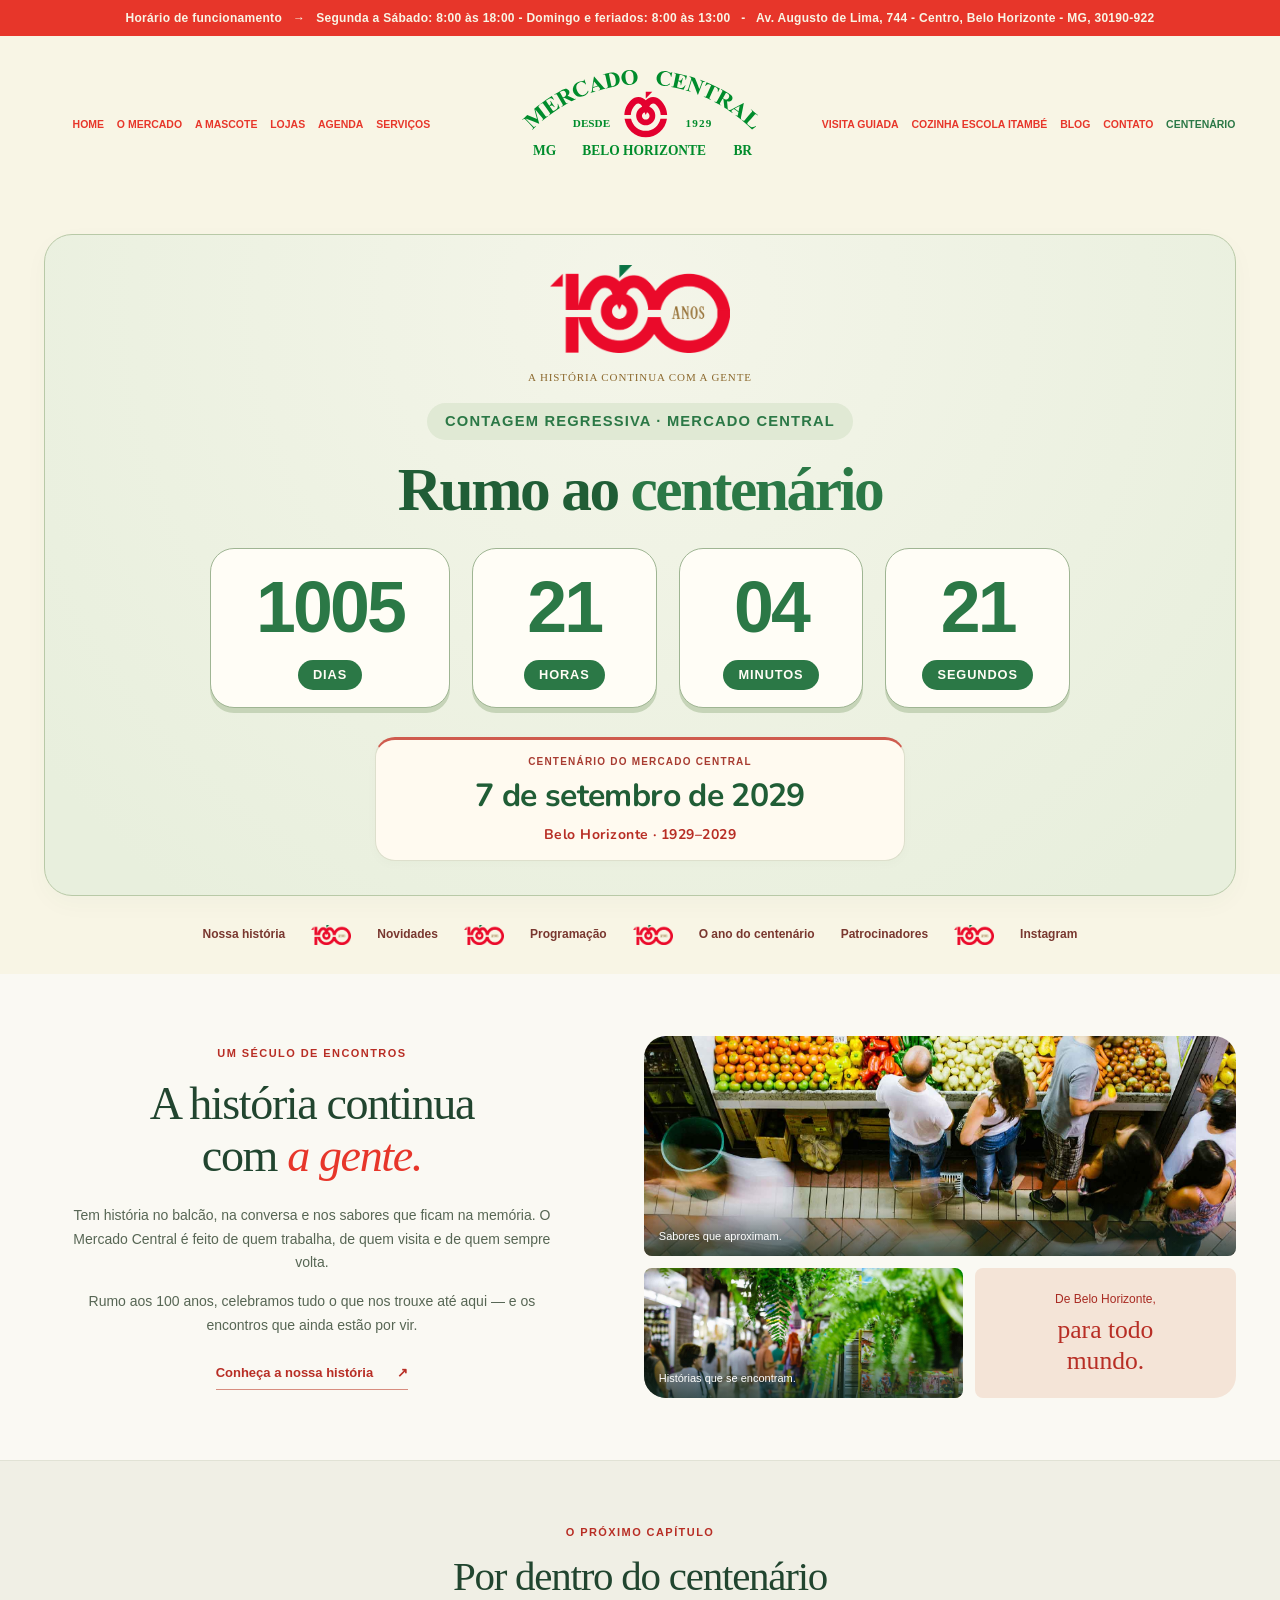
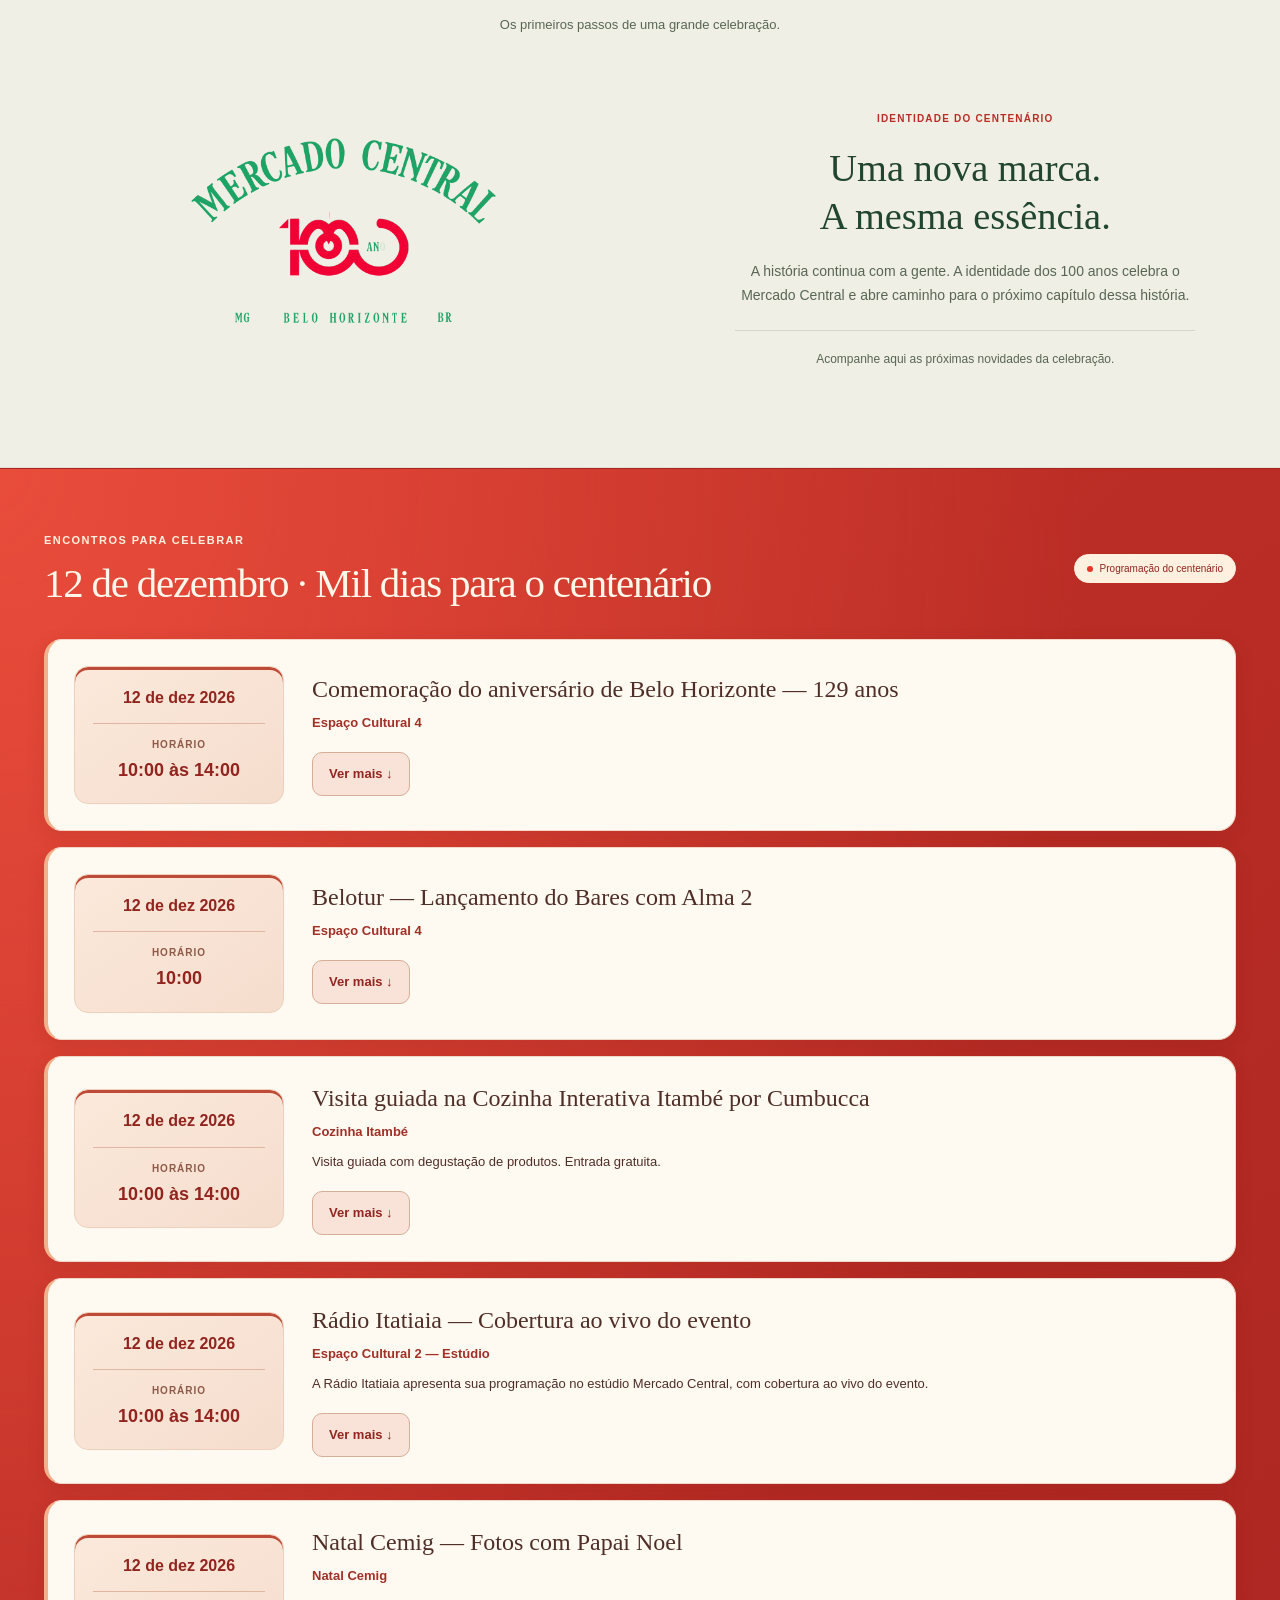
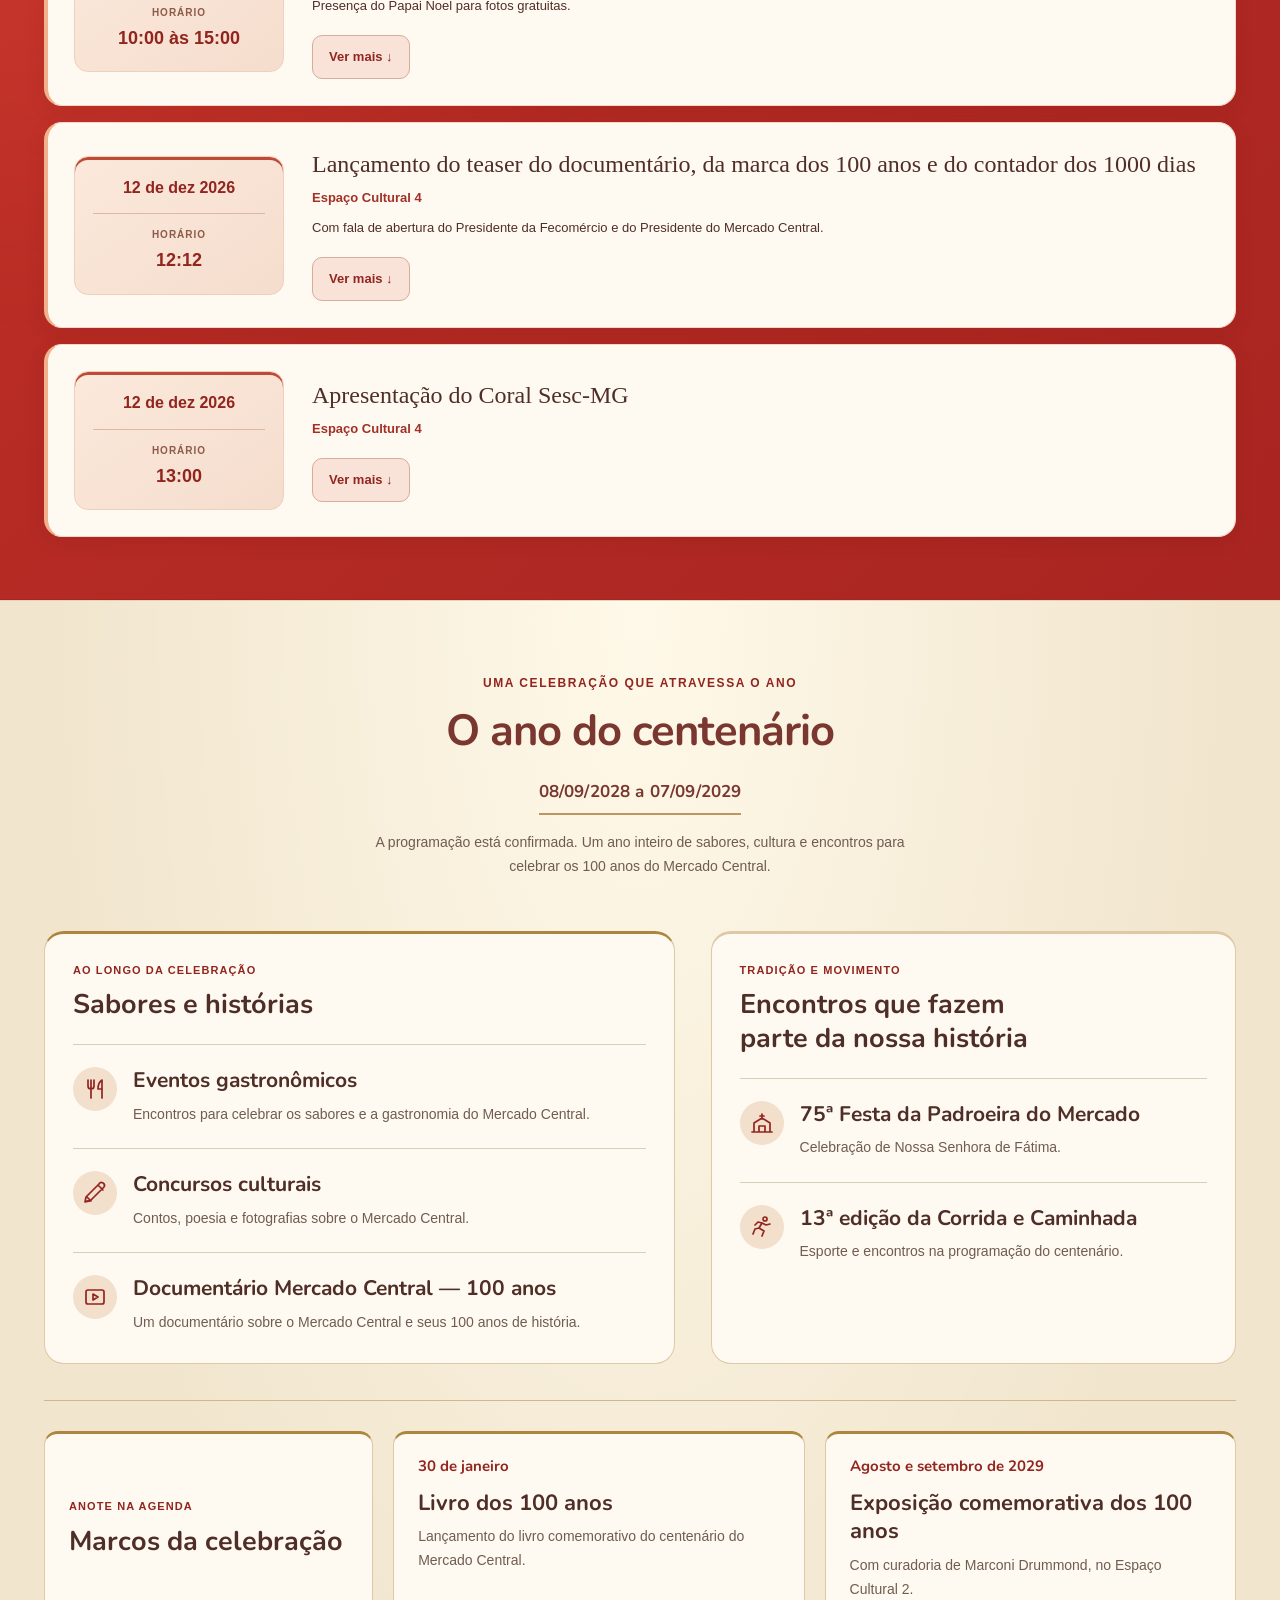
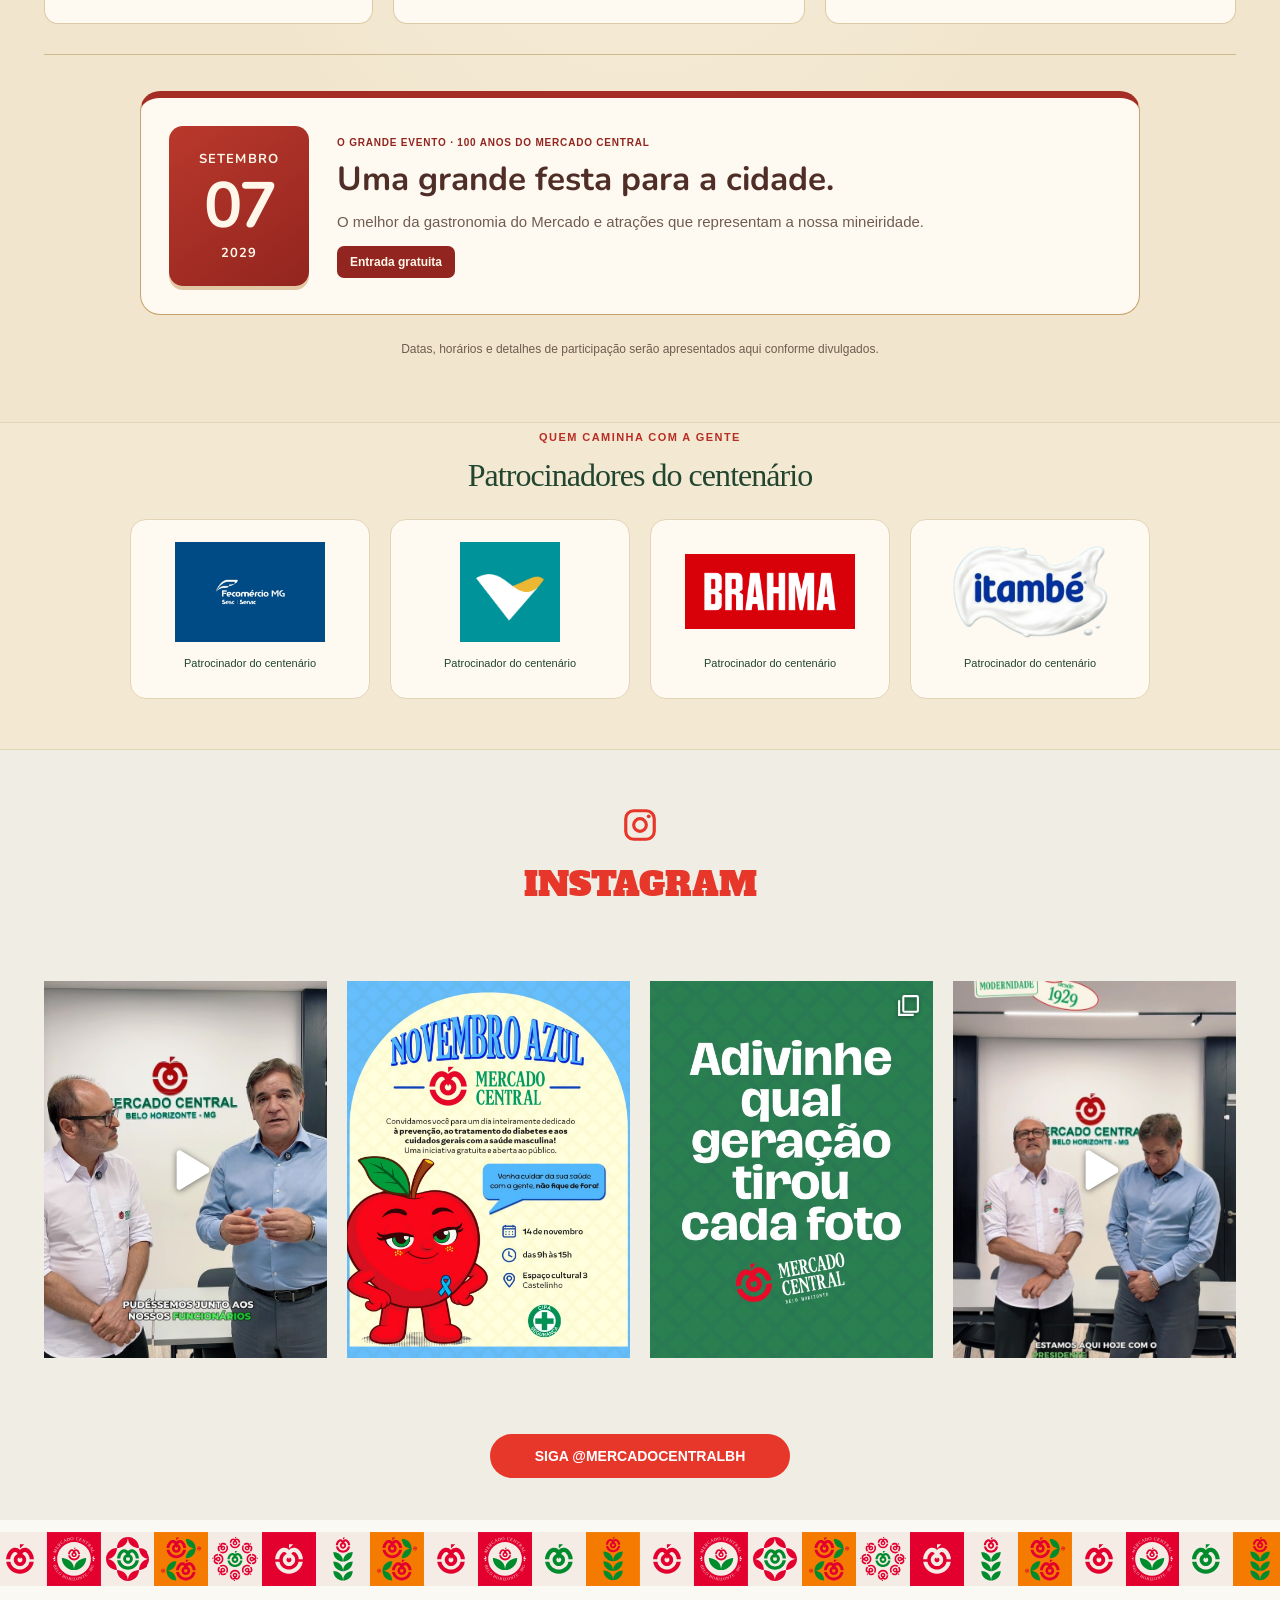
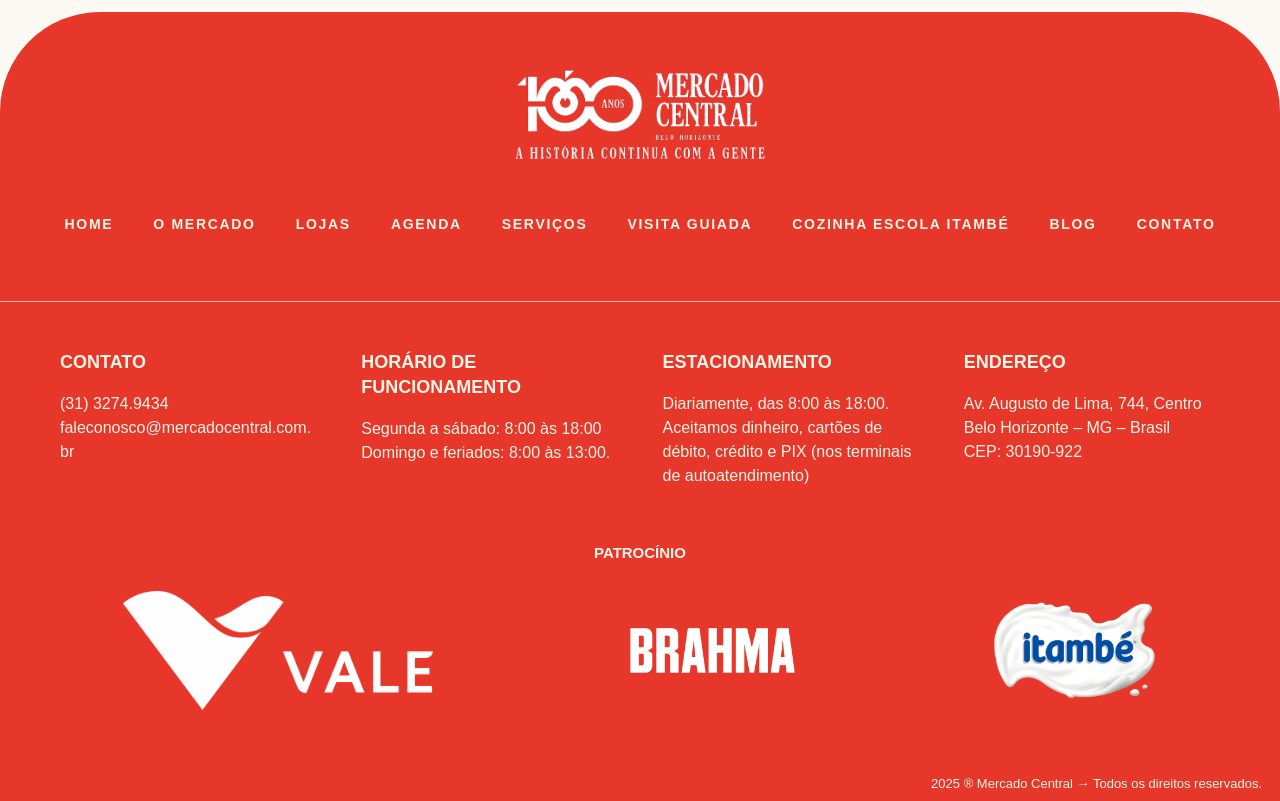
==== commit 3bec7fe1: "Renova apresentacao da programacao anual do centenario" ====
--- a/centenario/index.html
+++ b/centenario/index.html
@@ -32,7 +32,7 @@
 <section class="news-band" id="novidades" aria-labelledby="news-title"><div class="container section news"><div class="section-top"><div><p class="eyebrow">O próximo capítulo</p><h2 id="news-title">Por dentro do centenário</h2></div><p class="small-note">Os primeiros passos de uma grande celebração.</p></div><div class="news-layout"><figure class="film"><img class="brand-animation" src="assets/marca-centenario.gif" alt="Animação da nova marca do centenário do Mercado Central" width="1920" height="1080"></figure><div class="news-copy"><span class="editorial-label">Identidade do centenário</span><h3>Uma nova marca.<br>A mesma essência.</h3><p>A história continua com a gente. A identidade dos 100 anos celebra o Mercado Central e abre caminho para o próximo capítulo dessa história.</p><div id="news-list" class="content-list"></div><p id="news-empty" class="publication-note">Acompanhe aqui as próximas novidades da celebração.</p></div></div></div></section>
 
 <section class="program section" id="programacao" aria-labelledby="program-title"><div class="container"><div class="section-top"><div><p class="eyebrow">Encontros para celebrar</p><h2 id="program-title">12 de dezembro · Mil dias para o centenário</h2></div><span class="status">Programação em construção</span></div><div id="agenda-list" class="content-list"></div><div class="empty-state" id="agenda-empty"><span class="empty-symbol" aria-hidden="true">✳</span><div><h3>Estamos preparando essa celebração.</h3><p>A programação especial será divulgada aqui, com datas, horários e detalhes de cada atividade.</p></div><span class="outline-label">Em breve</span></div></div></section>
-<section class="centenary-plan section" id="ano-centenario" aria-labelledby="plan-title"><div class="container"><div class="section-top"><div><p class="eyebrow">Uma celebração que atravessa o ano</p><h2 id="plan-title">O ano do centenário</h2></div><p class="plan-range">08/09/2028 a 07/09/2029</p><p class="small-note">Conheça a programação confirmada para celebrar os 100 anos do Mercado Central.</p></div><div class="centenary-plan-grid"><article class="centenary-plan-card"><p class="plan-period">Ao longo do ano</p><h3>Eventos gastronômicos</h3><p>Encontros para celebrar os sabores e a gastronomia do Mercado Central.</p></article><article class="centenary-plan-card"><p class="plan-period">Programação confirmada</p><h3>Concursos culturais</h3><p>Contos, poesia e fotografias sobre o Mercado Central.</p></article><article class="centenary-plan-card"><p class="plan-period">Programação confirmada</p><h3>75ª Festa da Padroeira do Mercado</h3><p>Celebração de Nossa Senhora de Fátima.</p></article><article class="centenary-plan-card"><p class="plan-period">Programação confirmada</p><h3>13ª edição da Corrida e Caminhada</h3><p>Esporte e encontros na programação do centenário.</p></article><article class="centenary-plan-card"><p class="plan-period">30 de janeiro</p><h3>Livro comemorativo dos 100 anos</h3><p>Lançamento do livro comemorativo do centenário do Mercado Central.</p></article><article class="centenary-plan-card"><p class="plan-period">Programação confirmada</p><h3>Documentário Mercado Central — 100 anos</h3><p>Um documentário sobre o Mercado Central e seus 100 anos de história.</p></article><article class="centenary-plan-card"><p class="plan-period">Agosto e setembro de 2029</p><h3>Exposição comemorativa dos 100 anos</h3><p>Com curadoria de Marconi Drummond, no Espaço Cultural 2.</p></article><article class="centenary-plan-card"><p class="plan-period">7 de setembro de 2029</p><h3>Uma grande festa para a cidade</h3><p>O melhor da gastronomia do Mercado e atrações que representam a nossa mineiridade. Evento gratuito.</p></article></div><p class="plan-note">Datas, horários e detalhes de participação serão apresentados aqui conforme divulgados.</p></div></section>
+<section class="centenary-plan section" id="ano-centenario" aria-labelledby="plan-title"><div class="container"><div class="section-top"><div><p class="eyebrow">Uma celebração que atravessa o ano</p><h2 id="plan-title">O ano do centenário</h2></div><p class="plan-range">08/09/2028 a 07/09/2029</p><p class="small-note">A programação está confirmada. Um ano inteiro de sabores, cultura e encontros para celebrar os 100 anos do Mercado Central.</p></div><div class="annual-groups"><div class="annual-group"><p class="annual-kicker">Ao longo da celebração</p><h3>Sabores e histórias</h3><div class="annual-items"><article class="annual-item"><span class="annual-icon" aria-hidden="true"><svg viewBox="0 0 24 24" width="24" height="24" fill="none" stroke="currentColor" stroke-width="1.7" stroke-linecap="round" stroke-linejoin="round"><path d="M5 3v6a3 3 0 0 0 6 0V3M8 3v18M19 21V3c-3 2-4 5-4 9h4"/></svg></span><div><h4>Eventos gastronômicos</h4><p>Encontros para celebrar os sabores e a gastronomia do Mercado Central.</p></div></article><article class="annual-item"><span class="annual-icon" aria-hidden="true"><svg viewBox="0 0 24 24" width="24" height="24" fill="none" stroke="currentColor" stroke-width="1.7" stroke-linecap="round" stroke-linejoin="round"><path d="m15 4 5 5M4 20l4-1L21 6a2 2 0 0 0-5-3L3 16l-1 5 5-1M4 16l4 4"/></svg></span><div><h4>Concursos culturais</h4><p>Contos, poesia e fotografias sobre o Mercado Central.</p></div></article><article class="annual-item"><span class="annual-icon" aria-hidden="true"><svg viewBox="0 0 24 24" width="24" height="24" fill="none" stroke="currentColor" stroke-width="1.7" stroke-linecap="round" stroke-linejoin="round"><rect x="3" y="5" width="18" height="14" rx="2"/><path d="m10 9 5 3-5 3Z"/></svg></span><div><h4>Documentário Mercado Central — 100 anos</h4><p>Um documentário sobre o Mercado Central e seus 100 anos de história.</p></div></article></div></div><div class="annual-group"><p class="annual-kicker">Tradição e movimento</p><h3>Encontros que fazem parte da nossa história</h3><div class="annual-items"><article class="annual-item"><span class="annual-icon" aria-hidden="true"><svg viewBox="0 0 24 24" width="24" height="24" fill="none" stroke="currentColor" stroke-width="1.7" stroke-linecap="round" stroke-linejoin="round"><path d="M12 3v5M10 5h4M4 21V12l8-5 8 5v9ZM9 21v-6h6v6M2 21h20"/></svg></span><div><h4>75ª Festa da Padroeira do Mercado</h4><p>Celebração de Nossa Senhora de Fátima.</p></div></article><article class="annual-item"><span class="annual-icon" aria-hidden="true"><svg viewBox="0 0 24 24" width="24" height="24" fill="none" stroke="currentColor" stroke-width="1.7" stroke-linecap="round" stroke-linejoin="round"><circle cx="15" cy="4" r="2"/><path d="m12 8 4 2 4-1M12 8l-3 5 5 3-2 5M9 13l-4 1-2 5M12 8 8 7 5 10"/></svg></span><div><h4>13ª edição da Corrida e Caminhada</h4><p>Esporte e encontros na programação do centenário.</p></div></article></div></div></div><div class="annual-dates"><div class="annual-dates-heading"><p class="annual-kicker">Anote na agenda</p><h3>Marcos da celebração</h3></div><article class="annual-date-card"><p class="annual-date-label">30 de janeiro</p><h4>Livro dos 100 anos</h4><p>Lançamento do livro comemorativo do centenário do Mercado Central.</p></article><article class="annual-date-card"><p class="annual-date-label">Agosto e setembro de 2029</p><h4>Exposição comemorativa dos 100 anos</h4><p>Com curadoria de Marconi Drummond, no Espaço Cultural 2.</p></article></div><article class="annual-finale"><div class="annual-finale-calendar" aria-label="7 de setembro de 2029"><span>Setembro</span><strong>07</strong><span>2029</span></div><div class="annual-finale-content"><p class="annual-kicker">O grande evento · 100 anos do Mercado Central</p><h3>Uma grande festa para a cidade.</h3><p class="annual-finale-description">O melhor da gastronomia do Mercado e atrações que representam a nossa mineiridade.</p><span class="annual-free">Entrada gratuita</span></div></article><p class="plan-note">Datas, horários e detalhes de participação serão apresentados aqui conforme divulgados.</p></div></section>
 <section class="partners section" id="patrocinadores" aria-labelledby="partners-title"><div class="container"><div class="section-top"><div><p class="eyebrow">Quem caminha com a gente</p><h2 id="partners-title">Patrocinadores do centenário</h2></div></div><div id="partners-list" class="partners-list"></div><div id="partners-empty" class="partners-empty"><p>Os patrocinadores e apoiadores do centenário serão apresentados aqui após a confirmação.</p><span class="outline-label">Em breve</span></div></div></section>
 <section class="instagram-section section" id="instagram" aria-labelledby="instagram-title"><div class="container"><div class="instagram-section-heading"><svg viewBox="0 0 24 24" width="38" height="38" aria-hidden="true"><rect x="3" y="3" width="18" height="18" rx="5" fill="none" stroke="currentColor" stroke-width="2"/><circle cx="12" cy="12" r="4" fill="none" stroke="currentColor" stroke-width="2"/><circle cx="17.5" cy="6.5" r="1.2" fill="currentColor"/></svg><h2 id="instagram-title">Instagram</h2></div><div class="instagram-gallery"><a class="instagram-tile" href="https://www.instagram.com/reel/DfnYGq1BoHB/" target="_blank" rel="noopener noreferrer" aria-label="Vídeo da visita do presidente da Fecomércio-MG ao Mercado Central — abrir no Instagram"><img src="assets/instagram-1.jpg" alt="Vídeo da visita do presidente da Fecomércio-MG ao Mercado Central" width="720" height="960" loading="lazy"><span class="instagram-play" aria-hidden="true"><svg viewBox="0 0 48 48"><path d="M15 8c0-3 3-4 5-2l25 15c2 1 2 5 0 6L20 42c-2 2-5 1-5-2Z" fill="currentColor"/></svg></span></a><a class="instagram-tile" href="https://www.instagram.com/p/DfkZ1VHx-vl/" target="_blank" rel="noopener noreferrer" aria-label="Convite para a ação de Novembro Azul no Mercado Central — abrir no Instagram"><img src="assets/instagram-2.jpg" alt="Convite para a ação de Novembro Azul no Mercado Central" width="720" height="960" loading="lazy"></a><a class="instagram-tile" href="https://www.instagram.com/p/DfaYHHTm8iP/" target="_blank" rel="noopener noreferrer" aria-label="Publicação sobre encontros entre gerações no Mercado Central — abrir no Instagram"><img src="assets/instagram-3.jpg" alt="Publicação sobre encontros entre gerações no Mercado Central" width="720" height="960" loading="lazy"><span class="instagram-carousel" aria-hidden="true"><svg viewBox="0 0 24 24"><rect x="7" y="3" width="14" height="15" rx="1" fill="none" stroke="currentColor" stroke-width="2"/><path d="M17 21H3V7" fill="none" stroke="currentColor" stroke-width="2"/></svg></span></a><a class="instagram-tile" href="https://www.instagram.com/reel/DfH34IiNvu7/" target="_blank" rel="noopener noreferrer" aria-label="Vídeo de uma conversa durante a visita da Fecomércio ao Mercado Central — abrir no Instagram"><img src="assets/instagram-4.jpg" alt="Vídeo de uma conversa durante a visita da Fecomércio ao Mercado Central" width="720" height="960" loading="lazy"><span class="instagram-play" aria-hidden="true"><svg viewBox="0 0 48 48"><path d="M15 8c0-3 3-4 5-2l25 15c2 1 2 5 0 6L20 42c-2 2-5 1-5-2Z" fill="currentColor"/></svg></span></a></div><div class="instagram-follow"><a class="button instagram-button" href="https://www.instagram.com/mercadocentralbh/" target="_blank" rel="noopener noreferrer">Siga @mercadocentralbh</a></div></div></section>
 </main>
--- a/centenario/styles.css
+++ b/centenario/styles.css
@@ -480,3 +480,113 @@
 .mc100-page .event-body{padding-bottom:max(24px,env(safe-area-inset-bottom))}
 }
 @media(prefers-reduced-motion:reduce){.mc100-page *{scroll-behavior:auto!important;transition:none!important}}
+
+/* Em telas intermediárias, exibir os links abaixo da marca. */
+@media(min-width:768px) and (max-width:1024px){
+.mc100-page .header-inner{grid-template-columns:1fr;gap:12px;padding:20px 24px}
+.mc100-page .brand{grid-column:1;grid-row:1;width:260px;max-width:100%;justify-self:center}
+.mc100-page .menu-toggle{display:none}
+.mc100-page #centenario-menu,.mc100-page #centenario-menu.is-open{display:flex;grid-column:1;grid-row:2;flex-direction:column;gap:4px;padding-top:4px}
+.mc100-page .nav-side{flex-direction:row;flex-wrap:wrap;justify-content:center;gap:4px 16px}
+.mc100-page #centenario-menu a{width:auto;padding:8px 0;border-bottom:0;text-align:center;font-size:11px;white-space:nowrap}
+}
+
+/* Detalhes expandem abaixo do evento. */
+.mc100-page .event-expansion{grid-column:1 / -1;padding:24px 0 0;border-top:1px solid #e4d4b7;min-width:0}
+.mc100-page .event-expansion figure{max-width:760px;margin:0 auto 20px}
+.mc100-page .event-expansion figure img{width:100%;height:auto;border-radius:12px}
+.mc100-page .event-expansion p{margin-top:12px}
+.mc100-page .event-details-button[aria-expanded="true"]{background:#92251f;border-color:#92251f;color:#fffaf1}
+@media(max-width:640px){.mc100-page .event-expansion{padding:18px 0 0}}
+
+/* Área expandida: fotografia e informações do espaço. */
+.mc100-page .event-expansion{display:grid;gap:24px;padding:24px 0 0;align-items:stretch}
+.mc100-page .event-expansion.with-photo{grid-template-columns:minmax(0,1.5fr) minmax(240px,1fr)}
+.mc100-page .event-expansion figure{width:100%;max-width:none;margin:0;min-width:0}
+.mc100-page .event-expansion figure img{width:100%;height:auto;aspect-ratio:800/401;object-fit:cover;border-radius:14px;border:1px solid #e4d4b7}
+.mc100-page .event-expansion figcaption{padding:8px 2px;color:#705c50;font-size:11px;line-height:1.5}
+.mc100-page .event-venue-info{padding:24px;background:#f5eadb;border:1px solid #e7d5bd;border-radius:14px;align-self:start;min-width:0}
+.mc100-page .event-venue-label{font:700 10px/1.5 Arial,sans-serif;text-transform:uppercase;letter-spacing:.1em;color:#92251f}
+.mc100-page .event-venue-info h4{font:700 22px/1.3 'Nunito Countdown',Arial,sans-serif;color:#502e28;margin:8px 0 20px}
+.mc100-page .event-venue-info h5{font:700 12px/1.5 Arial,sans-serif;color:#79372f;margin:18px 0 4px}
+.mc100-page .event-venue-info p{font-size:13px;line-height:1.7;margin-top:0;color:#705c50}
+.mc100-page .event-venue-info .text-link{min-height:44px;align-items:center;margin-top:18px;font-size:12px;border-color:#ba8f66}
+@media(max-width:800px){.mc100-page .event-expansion.with-photo{grid-template-columns:1fr}.mc100-page .event-expansion{gap:16px}.mc100-page .event-venue-info{padding:20px}.mc100-page .event-venue-info h4{font-size:21px}}
+
+/* Celebração anual: grupos editoriais, marcos e festa final. */
+.mc100-page .centenary-plan{background:radial-gradient(ellipse at top,#fff9e9,transparent 65%),#f1e5cd}
+.mc100-page .annual-groups{display:grid;grid-template-columns:1.2fr 1fr;gap:36px;margin-top:34px}
+.mc100-page .annual-group{min-width:0;padding:28px;background:#fffaf1;border-radius:20px;border:1px solid #ddc9a5}
+.mc100-page .annual-group:nth-child(2){background:#e7ecdc;border-color:#c4d0b4}
+.mc100-page .annual-kicker{font:700 11px/1.5 Arial,sans-serif;text-transform:uppercase;letter-spacing:.1em;color:#92251f;margin-bottom:10px}
+.mc100-page .annual-group>h3,.mc100-page .annual-dates-heading h3{font:700 27px/1.25 'Nunito Countdown',Arial,sans-serif;color:#502e28;text-wrap:balance}
+.mc100-page .annual-items{margin-top:22px}
+.mc100-page .annual-item{display:grid;grid-template-columns:44px minmax(0,1fr);gap:16px;padding:22px 0;border-top:1px solid #d9ceb7}
+.mc100-page .annual-item:last-child{padding-bottom:0}
+.mc100-page .annual-icon{display:flex;width:44px;height:44px;align-items:center;justify-content:center;border-radius:50%;background:#f2dfcc;color:#92251f;font-size:25px;line-height:1}
+.mc100-page .annual-group:nth-child(2) .annual-icon{background:#d3dfc5;color:#205d36}
+.mc100-page .annual-item h4,.mc100-page .annual-date-card h4{font:700 21px/1.3 'Nunito Countdown',Arial,sans-serif;color:#502e28;margin:0 0 8px}
+.mc100-page .annual-item p,.mc100-page .annual-date-card>p:last-child{font-size:14px;line-height:1.7;color:#705c50}
+.mc100-page .annual-dates{display:grid;grid-template-columns:.8fr 1fr 1fr;gap:24px;align-items:start;margin-top:36px;padding:30px 0;border-block:1px solid #cfb78e}
+.mc100-page .annual-date-card{min-width:0;padding-left:22px;border-left:3px solid #ad853f}
+.mc100-page .annual-date-label{font:700 12px/1.5 Arial,sans-serif;color:#92251f;margin-bottom:12px}
+.mc100-page .annual-finale{display:grid;grid-template-columns:1.1fr 1fr;gap:40px;align-items:center;position:relative;overflow:hidden;background:#92251f;color:#fff7e9;border-radius:22px;padding:36px 40px;margin-top:36px}
+.mc100-page .annual-finale .annual-kicker{color:#f0cc9b}
+.mc100-page .annual-finale-date{font:700 16px/1.5 'Nunito Countdown',Arial,sans-serif;margin-bottom:14px}
+.mc100-page .annual-finale h3{font:700 clamp(30px,3vw,42px)/1.15 'Nunito Countdown',Arial,sans-serif;color:#fff7e9}
+.mc100-page .annual-finale-copy{border-left:1px solid #ffffff45;padding-left:32px;font-size:16px;line-height:1.7}
+.mc100-page .annual-free{display:inline-block;margin-top:20px;padding:7px 16px;border:1px solid #eccb98;border-radius:24px;color:#fff4d8;font-size:12px;font-weight:700}
+@media(max-width:900px){.mc100-page .annual-groups{gap:20px}.mc100-page .annual-dates{grid-template-columns:1fr 1fr}.mc100-page .annual-dates-heading{grid-column:1 / -1}}
+@media(max-width:640px){
+.mc100-page .annual-groups{grid-template-columns:1fr;gap:20px;margin-top:26px}
+.mc100-page .annual-group{padding:24px 20px;border-radius:16px}
+.mc100-page .annual-group>h3,.mc100-page .annual-dates-heading h3{font-size:25px}
+.mc100-page .annual-item{grid-template-columns:36px minmax(0,1fr);gap:12px;padding-block:20px}
+.mc100-page .annual-icon{width:36px;height:36px;font-size:22px}
+.mc100-page .annual-item h4,.mc100-page .annual-date-card h4{font-size:20px}
+.mc100-page .annual-dates{grid-template-columns:1fr;gap:24px;padding-block:26px;margin-top:28px}
+.mc100-page .annual-finale{grid-template-columns:1fr;gap:24px;padding:28px 22px;margin-top:28px;border-radius:16px}
+.mc100-page .annual-finale-copy{border-left:0;border-top:1px solid #ffffff45;padding:22px 0 0;font-size:15px}
+}
+
+/* Encerramento: data em destaque e convite com mais respiro. */
+.mc100-page .annual-finale{grid-template-columns:160px minmax(0,1fr);gap:36px;background:#fffaf1;color:#502e28;border:1px solid #ddc9a5;border-radius:20px;padding:30px;box-shadow:0 5px 20px #63362708}
+.mc100-page .annual-finale-calendar{display:flex;flex-direction:column;align-items:center;justify-content:center;align-self:stretch;gap:8px;min-height:190px;padding:22px 16px;border-radius:14px;background:#a42d25;color:#fff7e9}
+.mc100-page .annual-finale-calendar span{font:700 13px/1.4 'Nunito Countdown',Arial,sans-serif;letter-spacing:.08em;text-transform:uppercase}
+.mc100-page .annual-finale-calendar strong{font:700 70px/1 'Nunito Countdown',Arial,sans-serif;letter-spacing:-.05em}
+.mc100-page .annual-finale .annual-kicker{color:#92251f;margin-bottom:12px}
+.mc100-page .annual-finale h3{font:700 clamp(27px,2.6vw,36px)/1.2 'Nunito Countdown',Arial,sans-serif;color:#502e28;text-wrap:balance;max-width:650px}
+.mc100-page .annual-finale-description{max-width:650px;margin-top:14px;font-size:15px;line-height:1.7;color:#705c50}
+.mc100-page .annual-finale .annual-free{margin-top:18px;padding:6px 13px;border:0;background:#e7ecdc;color:#205d36;font-size:12px}
+@media(max-width:640px){.mc100-page .annual-finale{grid-template-columns:1fr;gap:22px;padding:22px}.mc100-page .annual-finale-calendar{align-self:start;min-height:0;flex-direction:row;justify-content:center;gap:14px;padding:14px 18px}.mc100-page .annual-finale-calendar strong{font-size:40px;order:-1}.mc100-page .annual-finale-calendar span{font-size:12px;letter-spacing:.03em}.mc100-page .annual-finale h3{font-size:28px}}
+
+/* Festa do centenário: composição compacta e destaque de encerramento. */
+.mc100-page .annual-finale{width:min(100%,1000px);margin:36px auto 0;grid-template-columns:140px minmax(0,1fr);gap:28px;padding:28px;border:1px solid #c8a26c;border-top:7px solid #a42d25;background:linear-gradient(120deg,#fffaf1,#f3e5cc);box-shadow:0 8px 24px #79372f12}
+.mc100-page .annual-finale-calendar{min-height:160px;padding:18px 12px;gap:6px;align-self:center;background:linear-gradient(145deg,#ba382c,#92251f);box-shadow:0 4px 0 #e2c7a5}
+.mc100-page .annual-finale-calendar strong{font-size:64px}
+.mc100-page .annual-finale-content{align-self:center}
+.mc100-page .annual-finale .annual-kicker{font-size:10px;letter-spacing:.08em;margin-bottom:10px}
+.mc100-page .annual-finale h3{font-size:clamp(27px,2.6vw,35px);max-width:none;text-wrap:initial}
+.mc100-page .annual-finale-description{max-width:none;margin-top:10px;line-height:1.6}
+.mc100-page .annual-finale .annual-free{margin-top:12px;background:#92251f;color:#fff7e9;border-radius:7px}
+@media(max-width:640px){.mc100-page .annual-finale{grid-template-columns:1fr;gap:20px;padding:22px 20px;margin-top:28px}.mc100-page .annual-finale-calendar{min-height:0;padding:12px 16px;align-self:stretch;justify-content:flex-start;gap:12px}.mc100-page .annual-finale-calendar strong{font-size:38px}.mc100-page .annual-finale h3{font-size:28px}.mc100-page .annual-finale .annual-kicker{line-height:1.6}}
+
+/* Marcos com datas em evidência e fundo discreto. */
+.mc100-page .annual-dates{align-items:stretch;gap:20px}
+.mc100-page .annual-dates-heading{align-self:center}
+.mc100-page .annual-date-card{padding:22px 24px;background:#fff9ed;border:1px solid #dfcba7;border-left:3px solid #ad853f;border-radius:0 14px 14px 0;box-shadow:0 3px 12px #63362705}
+.mc100-page .annual-date-label{font:700 15px/1.4 'Nunito Countdown',Arial,sans-serif;color:#92251f;margin-bottom:12px}
+.mc100-page .annual-date-card h4{font-size:22px;line-height:1.3}
+@media(max-width:640px){.mc100-page .annual-dates{gap:16px}.mc100-page .annual-date-card{padding:20px}.mc100-page .annual-date-label{font-size:15px}.mc100-page .annual-date-card h4{font-size:21px}}
+.mc100-page .annual-dates-heading{align-self:stretch;display:flex;flex-direction:column;justify-content:center;padding:24px;border-radius:14px;background:#205d36;color:#fff7e9;border-top:3px solid #b99a60}.mc100-page .annual-dates-heading .annual-kicker{color:#ead4a8}.mc100-page .annual-dates-heading h3{color:#fff7e9;font-size:27px;line-height:1.25}@media(max-width:900px){.mc100-page .annual-dates-heading{padding:22px 24px}}@media(max-width:640px){.mc100-page .annual-dates-heading{padding:22px}.mc100-page .annual-dates-heading h3{font-size:25px}}
+/* Unidade visual da programação anual: creme, vinho e dourado. */
+.mc100-page .annual-group,.mc100-page .annual-group:nth-child(2),.mc100-page .annual-date-card,.mc100-page .annual-dates-heading{background:#fffaf1;border-color:#ddc9a5;box-shadow:none}
+.mc100-page .annual-group:nth-child(2) .annual-icon{background:#f2dfcc;color:#92251f}
+.mc100-page .annual-dates-heading{border:1px solid #ddc9a5;border-top:3px solid #ad853f;color:#502e28}
+.mc100-page .annual-dates-heading .annual-kicker{color:#92251f}
+.mc100-page .annual-dates-heading h3{color:#502e28}
+.mc100-page .annual-date-card{border-left:1px solid #ddc9a5;border-top:3px solid #ad853f;border-radius:14px}
+.mc100-page .annual-group{border-top:3px solid #ad853f}
+.mc100-page .annual-finale{background:#fffaf1;box-shadow:none}
+
+.mc100-page .annual-icon{align-self:start;flex-shrink:0}.mc100-page .annual-icon svg{display:block;width:24px;height:24px;overflow:visible}@media(max-width:640px){.mc100-page .annual-icon svg{width:21px;height:21px}}
